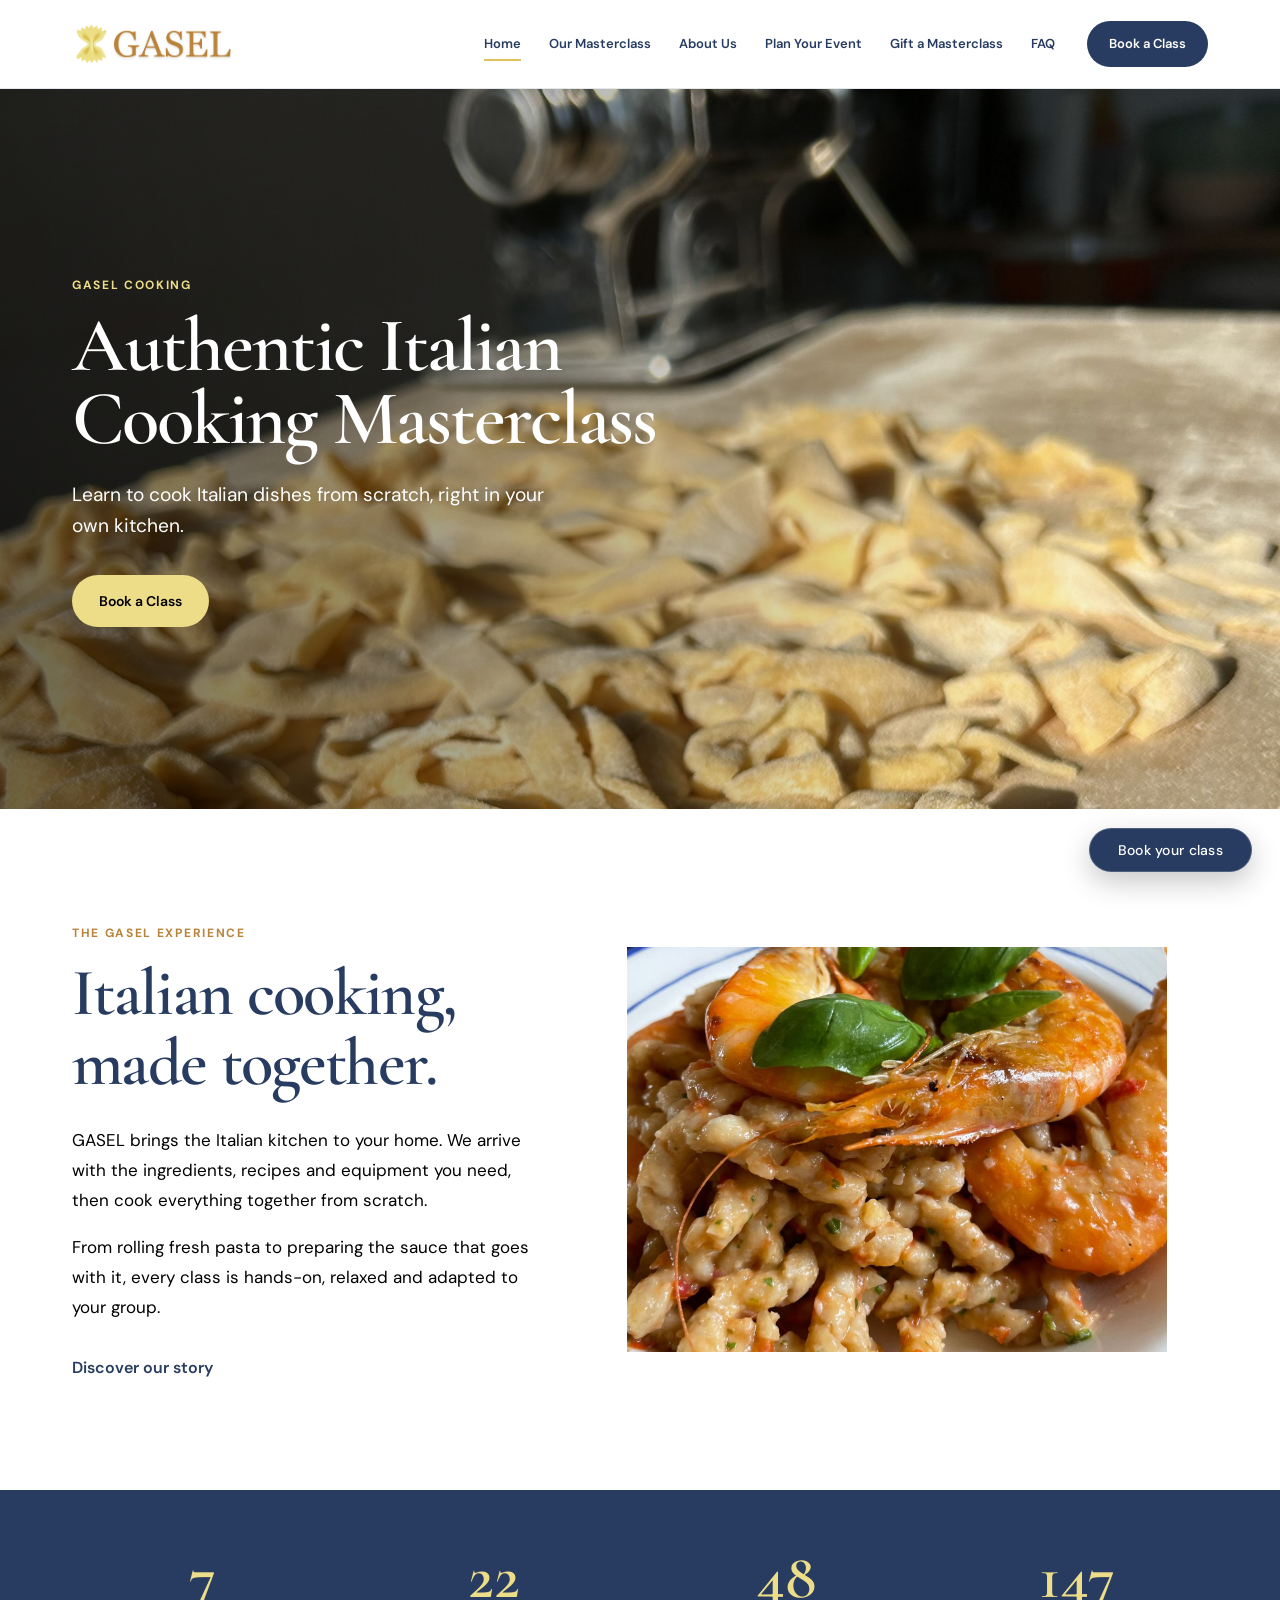
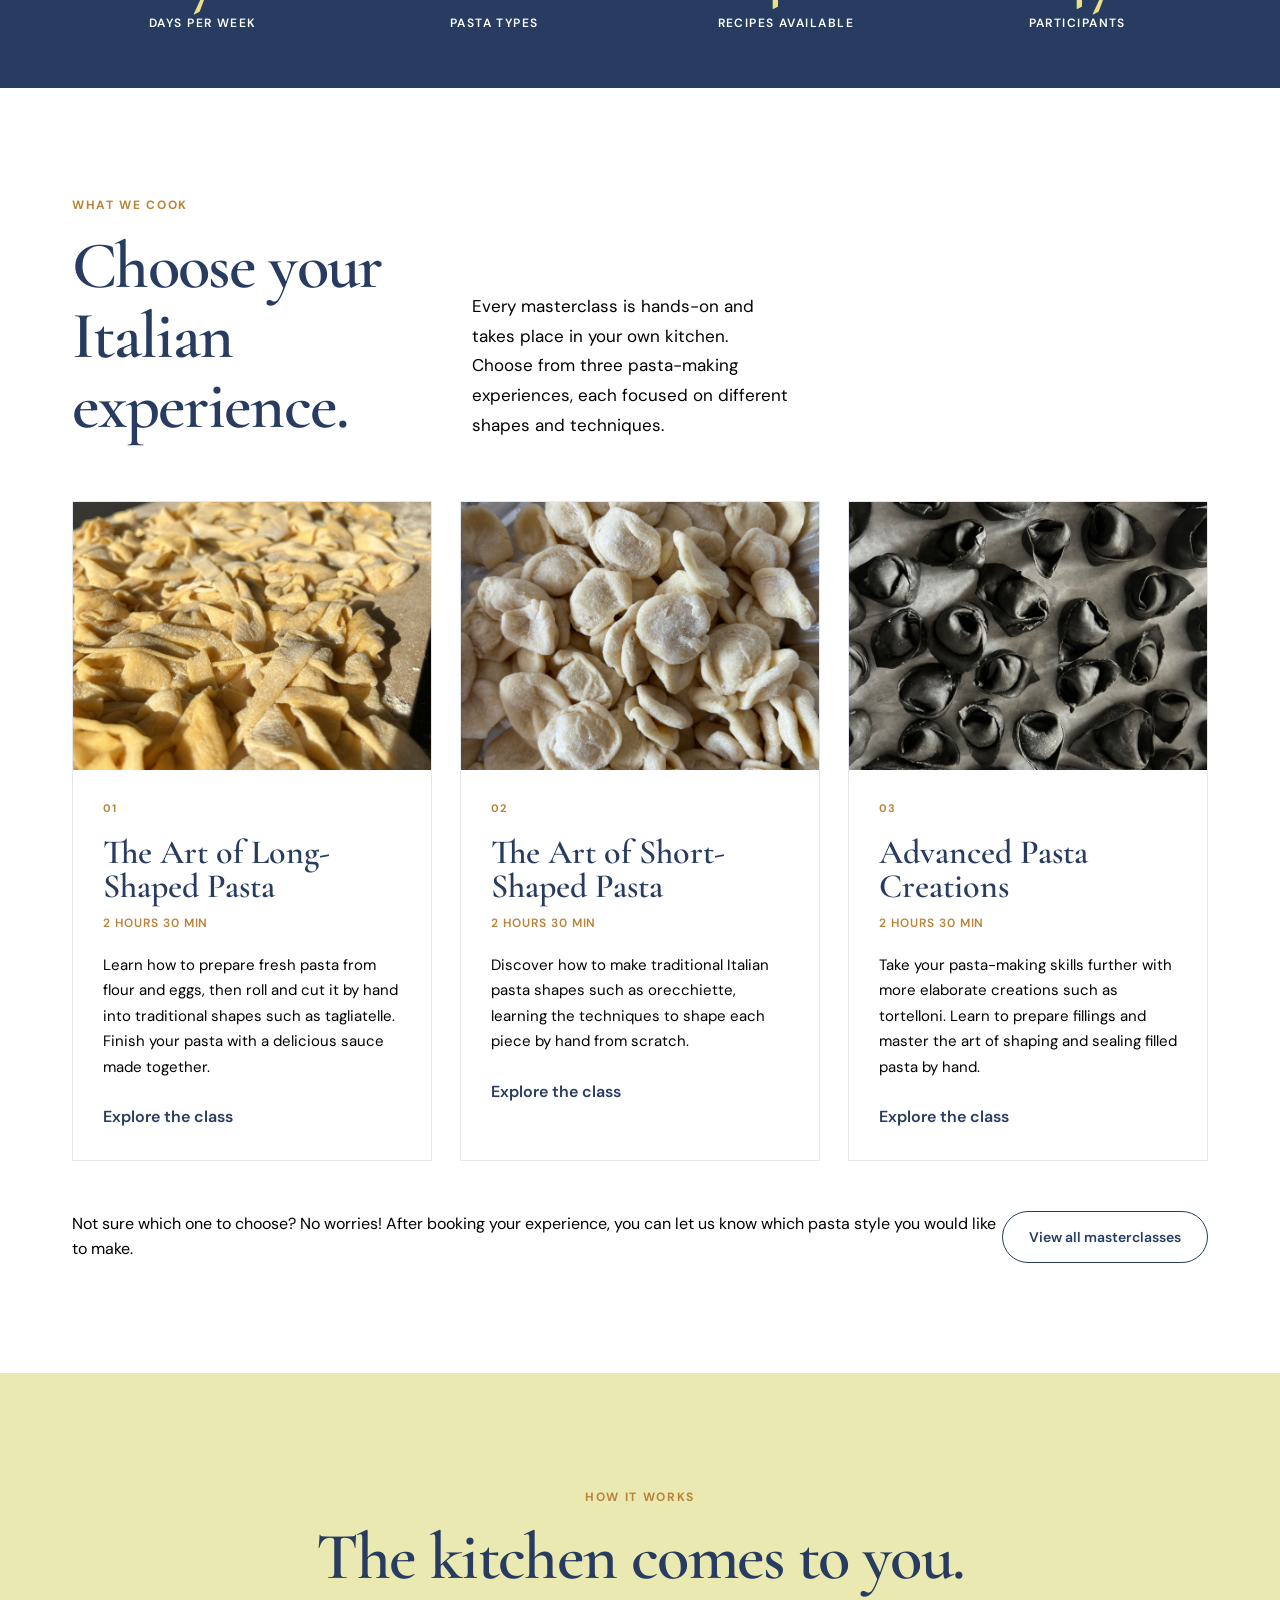
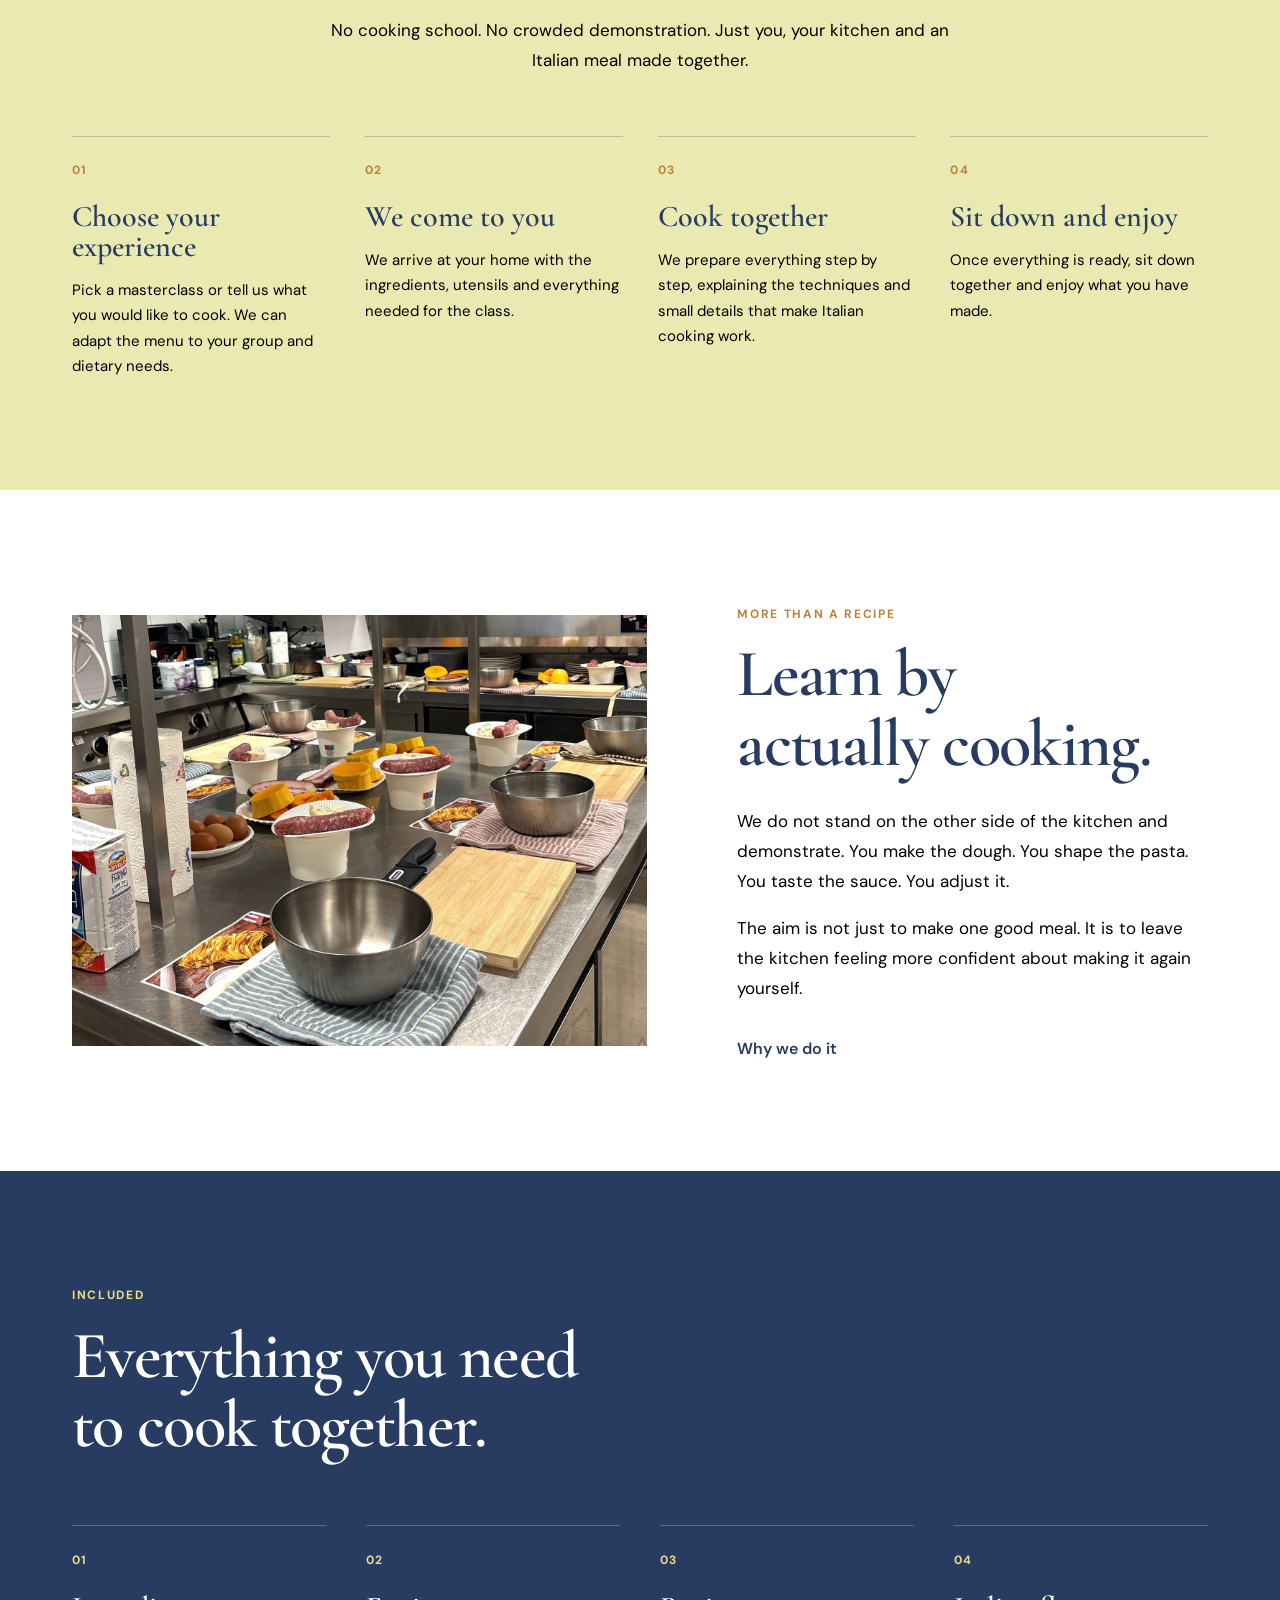
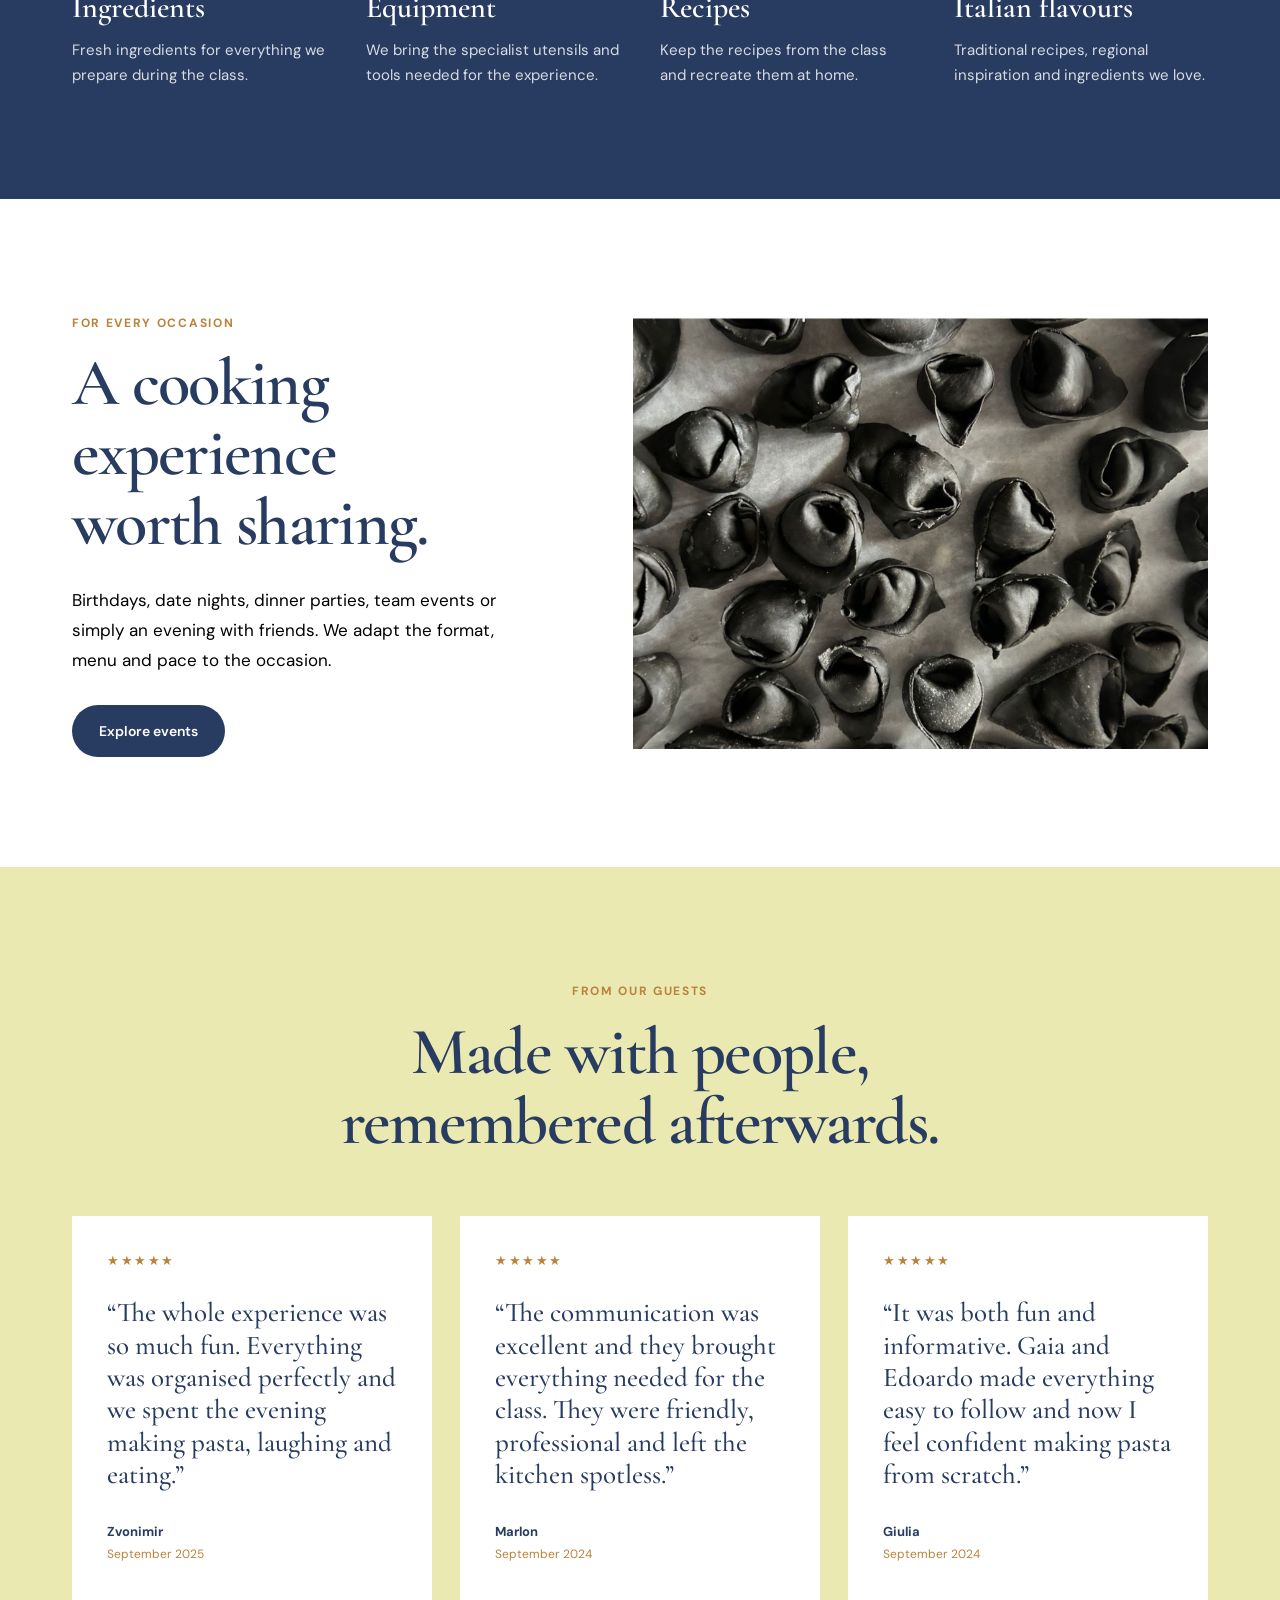
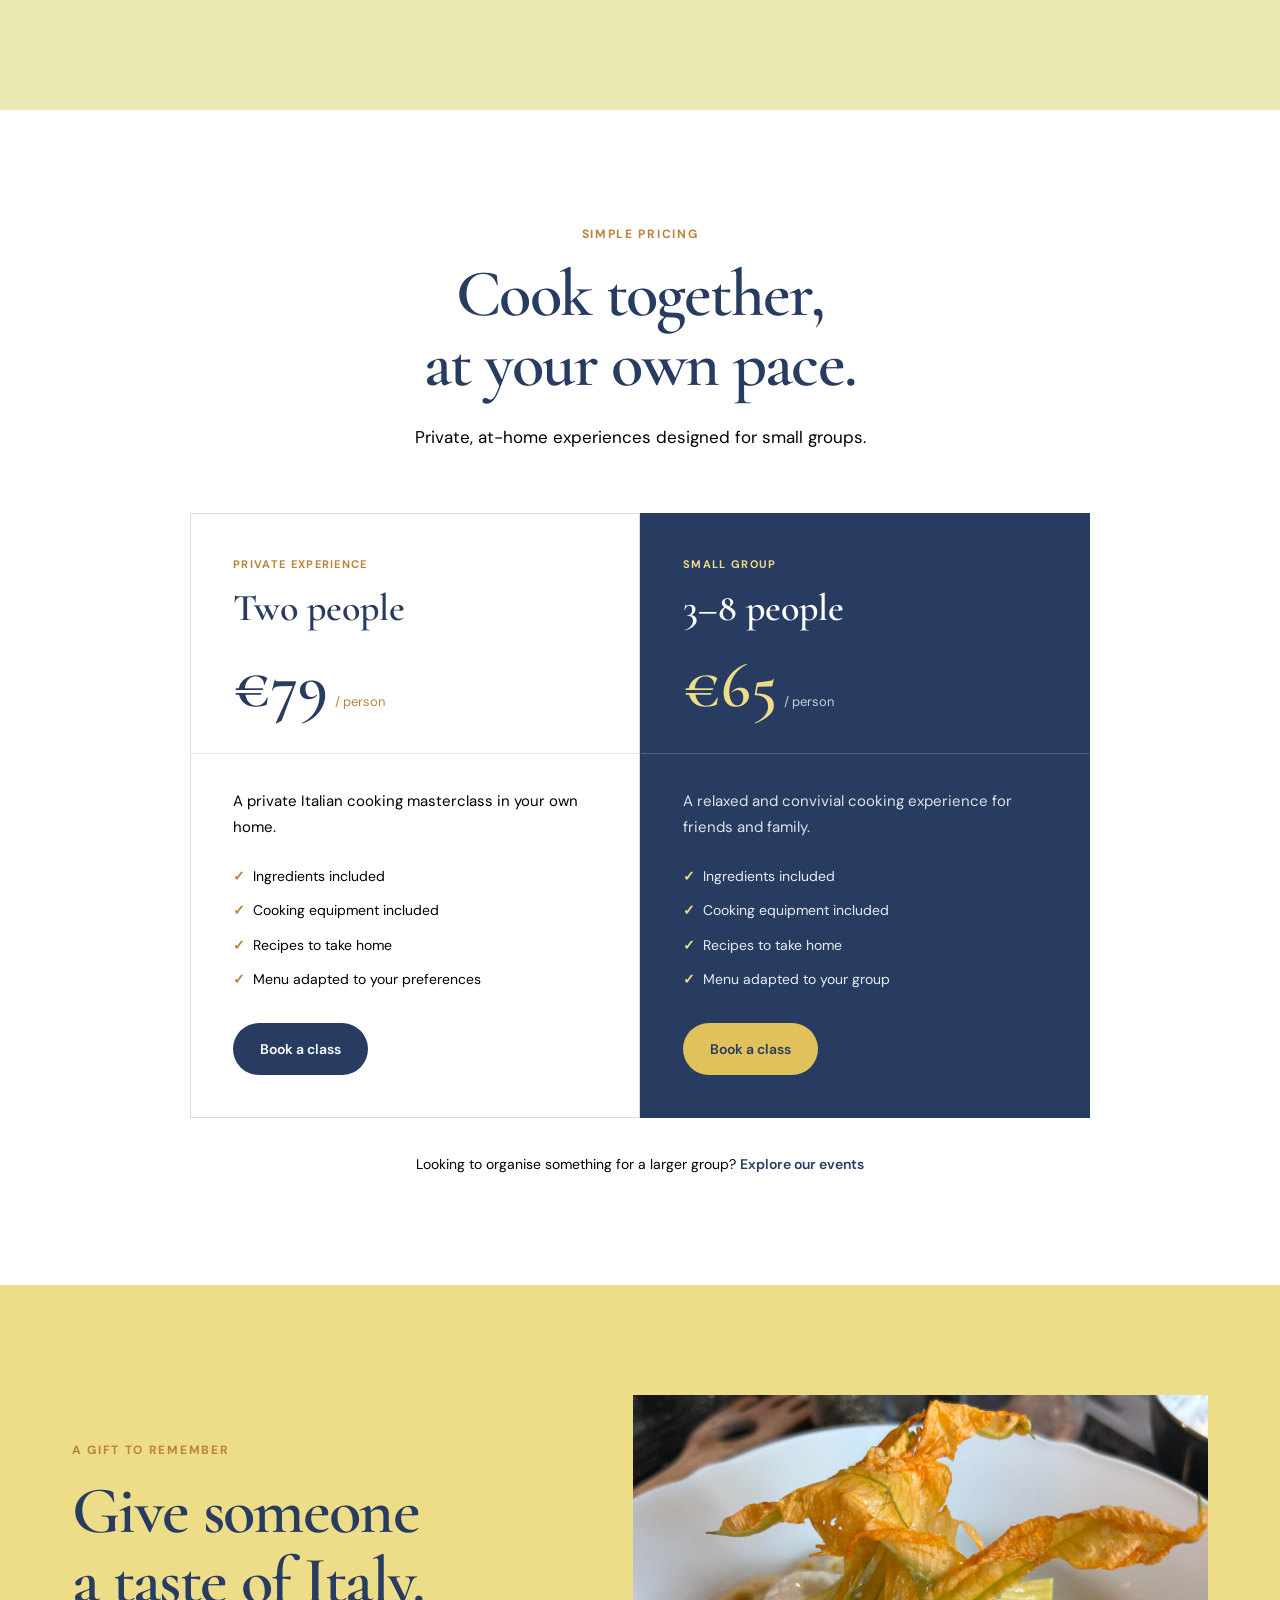
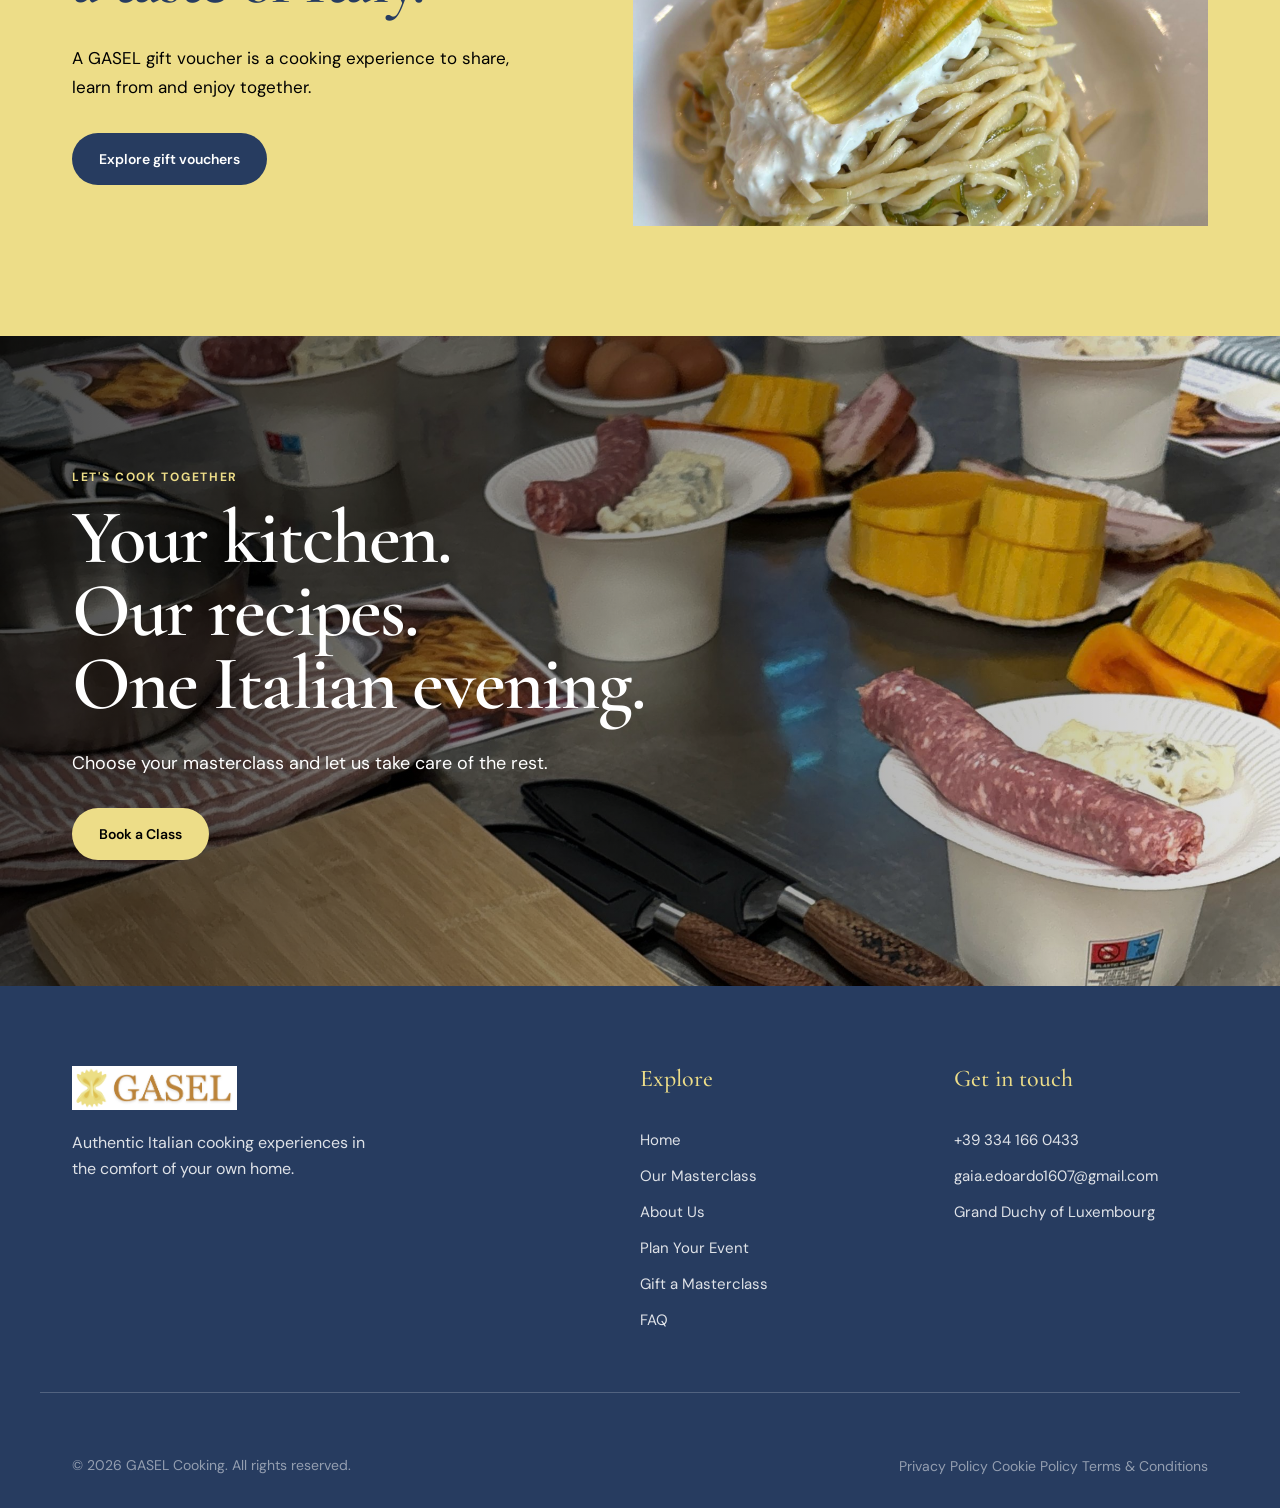
==== index.html @ 20c04cb0 "Update index.html" ====
<!DOCTYPE html>
<html lang="en">

<head>

    <script type="text/javascript" src="https://embeds.iubenda.com/widgets/ab9626bf-a6f0-4510-ab32-9089aed7a8fb.js"></script>

    <meta charset="UTF-8">
    <meta name="viewport" content="width=device-width, initial-scale=1.0">

    <title>GASEL Cooking | Authentic Italian Cooking Masterclass</title>

    <link rel="icon" type="image/png" href="favicon.png">

    <meta
        name="description"
        content="Authentic Italian cooking masterclasses in Luxembourg. Handmade pasta, Italian recipes and hands-on cooking experiences at home."
    >

    <link rel="stylesheet" href="assets/css/global.css">
    <link rel="stylesheet" href="assets/css/components.css">
    <link rel="stylesheet" href="assets/css/home.css">

</head>


<body>


    <!-- =====================================================
         HEADER
         ===================================================== -->

    <header class="site-header">

        <div class="container header-inner">

            <!-- Logo -->

            <a href="./" class="site-logo" aria-label="GASEL Cooking home">

                <img
                    src="assets/images/logo/gasel-logo.png"
                    width="1500"
                    height="400"
                    alt="GASEL Cooking"
                >

            </a>


            <!-- Desktop Navigation -->

            <nav class="main-nav" aria-label="Main navigation">
            
                <a href="./" class="nav-link active">
                    Home
                </a>
            
                <a href="masterclass/" class="nav-link">
                    Our Masterclass
                </a>
            
                <a href="about/" class="nav-link">
                    About Us
                </a>
            
                <a href="events/" class="nav-link">
                    Plan Your Event
                </a>
            
                <a href="gift-vouchers/" class="nav-link">
                    Gift a Masterclass
                </a>
            
                <a href="faq/" class="nav-link">
                    FAQ
                </a>

            </nav>


            <!-- Header CTA -->

            <a href="masterclass/" class="header-cta">
                Book a Class
            </a>


            <!-- Mobile Menu Button -->

            <button
                class="menu-toggle"
                type="button"
                aria-label="Open menu"
                aria-expanded="false"
                aria-controls="mobile-menu"
            >

                <span></span>
                <span></span>

            </button>

        </div>


        <!-- Mobile Navigation -->

        <div class="mobile-menu" id="mobile-menu">

            <nav aria-label="Mobile navigation">
            
                <a href="./" class="mobile-nav-link active">
                    Home
                </a>
            
                <a href="masterclass/" class="mobile-nav-link">
                    Our Masterclass
                </a>
            
                <a href="about/" class="mobile-nav-link">
                    About Us
                </a>
            
                <a href="events/" class="mobile-nav-link">
                    Plan Your Event
                </a>
            
                <a href="gift-vouchers/" class="mobile-nav-link">
                    Gift a Masterclass
                </a>
            
                <a href="faq/" class="mobile-nav-link">
                    FAQ
                </a>
            
                <a href="masterclass/" class="mobile-menu-cta">
                    Book a Class
                </a>
            
            </nav>

        </div>

    </header>



    <!-- =====================================================
         MAIN
         ===================================================== -->

    <main>


        <!-- =================================================
             HERO
             ================================================= -->

        <section class="hero">

            <div class="hero-image">

                <img
                    src="assets/images/hero/hero-main.jpg"
                    alt="Handmade Italian pasta being prepared at home"
                >

            </div>


            <div class="hero-overlay"></div>


            <div class="container hero-content">

                <div class="hero-text">

                    <span class="eyebrow">
                        GASEL COOKING
                    </span>

                    <h1>
                        Authentic Italian<br>
                        Cooking Masterclass
                    </h1>

                    <p>
                        Learn to cook Italian dishes from scratch,
                        right in your own kitchen.
                    </p>

                    <a href="masterclass/" class="btn btn-primary">
                        Book a Class
                    </a>

                </div>

            </div>

        </section>



        <!-- =================================================
             INTRO
             ================================================= -->

        <section class="intro section">

            <div class="container intro-inner">


                <div class="intro-content">

                    <span class="eyebrow">
                        THE GASEL EXPERIENCE
                    </span>

                    <h2>
                        Italian cooking,<br>
                        made together.
                    </h2>

                    <p>
                        GASEL brings the Italian kitchen to your home.
                        We arrive with the ingredients, recipes and
                        equipment you need, then cook everything
                        together from scratch.
                    </p>

                    <p>
                        From rolling fresh pasta to preparing the
                        sauce that goes with it, every class is
                        hands-on, relaxed and adapted to your group.
                    </p>

                    <a href="about/" class="link">
                        Discover our story
                    </a>

                </div>


                <div class="intro-image">

                    <img
                        src="assets/images/food/intro.jpg"
                        alt="Fresh handmade Italian pasta prepared at home"
                    >

                </div>

            </div>

        </section>



        <!-- =================================================
             STATS
             ================================================= -->

        <section class="stats-section">

            <div class="container stats-grid">


                <div class="stat">

                    <strong>
                        7
                    </strong>

                    <span>
                        Days per week
                    </span>

                </div>


                <div class="stat">

                    <strong>
                        22
                    </strong>

                    <span>
                        Pasta types
                    </span>

                </div>


                <div class="stat">

                    <strong>
                        48
                    </strong>

                    <span>
                        Recipes available
                    </span>

                </div>


                <div class="stat">

                    <strong>
                        147
                    </strong>

                    <span>
                        Participants
                    </span>

                </div>


            </div>

        </section>



        <!-- =================================================
             POPULAR MASTERCLASSES
             ================================================= -->

        <section class="classes section">
        
            <div class="container">
        
                <div class="section-header classes-header">
        
                    <span class="eyebrow">
                        WHAT WE COOK
                    </span>
        
                    <h2>
                        Choose your<br>
                        Italian experience.
                    </h2>
        
                    <p>
                        Every masterclass is hands-on and takes place
                        in your own kitchen. Choose from three pasta-making
                        experiences, each focused on different shapes
                        and techniques.
                    </p>
        
                </div>
        
        
                <div class="class-grid">
        
        
                    <!-- Class 1: Long-shaped pasta -->
        
                    <article class="class-card">
        
                        <div class="class-card-image">
        
                            <img
                                src="assets/images/masterclass/pasta.jpg"
                                alt="Fresh handmade long-shaped pasta"
                            >
        
                        </div>
        
                        <div class="class-card-content">
        
                            <span class="class-number">
                                01
                            </span>
        
                            <h3>
                                The Art of Long-Shaped Pasta
                            </h3>
        
                            <span class="class-duration">
                                2 hours 30 min
                            </span>
        
                            <p>
                                Learn how to prepare fresh pasta from
                                flour and eggs, then roll and cut it by
                                hand into traditional shapes such as
                                tagliatelle. Finish your pasta with a
                                delicious sauce made together.
                            </p>
        
                            <a href="masterclass/" class="link">
                                Explore the class
                            </a>
        
                        </div>
        
                    </article>
        
        
                    <!-- Class 2: Short-shaped pasta -->
        
                    <article class="class-card">
        
                        <div class="class-card-image">
        
                            <img
                                src="assets/images/masterclass/short-pasta.jpg"
                                alt="Traditional handmade short-shaped pasta such as orecchiette"
                            >
        
                        </div>
        
                        <div class="class-card-content">
        
                            <span class="class-number">
                                02
                            </span>
        
                            <h3>
                                The Art of Short-Shaped Pasta
                            </h3>
        
                            <span class="class-duration">
                                2 hours 30 min
                            </span>
        
                            <p>
                                Discover how to make traditional Italian
                                pasta shapes such as orecchiette, learning
                                the techniques to shape each piece by hand
                                from scratch.
                            </p>
        
                            <a href="masterclass/" class="link">
                                Explore the class
                            </a>
        
                        </div>
        
                    </article>
        
        
                    <!-- Class 3: Advanced pasta -->
        
                    <article class="class-card">
        
                        <div class="class-card-image">
        
                            <img
                                src="assets/images/masterclass/advanced-pasta.jpg"
                                alt="Advanced handmade filled pasta such as tortelloni"
                            >
        
                        </div>
        
                        <div class="class-card-content">
        
                            <span class="class-number">
                                03
                            </span>
        
                            <h3>
                                Advanced Pasta Creations
                            </h3>
        
                            <span class="class-duration">
                                2 hours 30 min
                            </span>
        
                            <p>
                                Take your pasta-making skills further
                                with more elaborate creations such as
                                tortelloni. Learn to prepare fillings
                                and master the art of shaping and sealing
                                filled pasta by hand.
                            </p>
        
                            <a href="masterclass/" class="link">
                                Explore the class
                            </a>
        
                        </div>
        
                    </article>
        
        
                </div>
        
        
                <div class="section-action">
        
                    <p>
                        Not sure which one to choose? No worries!
                        After booking your experience, you can let us
                        know which pasta style you would like to make.
                    </p>
        
                    <a href="masterclass/" class="btn btn-outline">
                        View all masterclasses
                    </a>
        
                </div>
        
            </div>
        
        </section>



        <!-- =================================================
             HOW IT WORKS
             ================================================= -->

        <section class="how-it-works section bg-cream">

            <div class="container">


                <div class="section-header center">

                    <span class="eyebrow">
                        HOW IT WORKS
                    </span>

                    <h2>
                        The kitchen comes to you.
                    </h2>

                    <p>
                        No cooking school. No crowded demonstration.
                        Just you, your kitchen and an Italian meal
                        made together.
                    </p>

                </div>


                <div class="steps-grid">


                    <!-- Step 1 -->

                    <div class="step">

                        <span class="step-number">
                            01
                        </span>

                        <h3>
                            Choose your experience
                        </h3>

                        <p>
                            Pick a masterclass or tell us what
                            you would like to cook. We can adapt
                            the menu to your group and dietary needs.
                        </p>

                    </div>


                    <!-- Step 2 -->

                    <div class="step">

                        <span class="step-number">
                            02
                        </span>

                        <h3>
                            We come to you
                        </h3>

                        <p>
                            We arrive at your home with the
                            ingredients, utensils and everything
                            needed for the class.
                        </p>

                    </div>


                    <!-- Step 3 -->

                    <div class="step">

                        <span class="step-number">
                            03
                        </span>

                        <h3>
                            Cook together
                        </h3>

                        <p>
                            We prepare everything step by step,
                            explaining the techniques and small
                            details that make Italian cooking work.
                        </p>

                    </div>


                    <!-- Step 4 -->

                    <div class="step">

                        <span class="step-number">
                            04
                        </span>

                        <h3>
                            Sit down and enjoy
                        </h3>

                        <p>
                            Once everything is ready, sit down
                            together and enjoy what you have made.
                        </p>

                    </div>


                </div>

            </div>

        </section>



        <!-- =================================================
             EXPERIENCE IMAGE / FEATURE
             ================================================= -->

        <section class="feature section">

            <div class="container feature-inner">


                <div class="feature-image">

                    <img
                        src="assets/images/food/cooking-together.jpg"
                        alt="Cooking Italian food together at home"
                    >

                </div>


                <div class="feature-content">

                    <span class="eyebrow">
                        MORE THAN A RECIPE
                    </span>

                    <h2>
                        Learn by<br>
                        actually cooking.
                    </h2>

                    <p>
                        We do not stand on the other side of the
                        kitchen and demonstrate. You make the dough.
                        You shape the pasta. You taste the sauce.
                        You adjust it.
                    </p>

                    <p>
                        The aim is not just to make one good meal.
                        It is to leave the kitchen feeling more
                        confident about making it again yourself.
                    </p>

                    <a href="about/" class="link">
                        Why we do it
                    </a>

                </div>

            </div>

        </section>



        <!-- =================================================
             WHAT IS INCLUDED
             ================================================= -->

        <section class="included section bg-blue">

            <div class="container">


                <div class="included-header">

                    <span class="eyebrow">
                        INCLUDED
                    </span>

                    <h2>
                        Everything you need<br>
                        to cook together.
                    </h2>

                </div>


                <div class="included-grid">


                    <div class="included-item">

                        <span class="included-icon">
                            01
                        </span>

                        <h3>
                            Ingredients
                        </h3>

                        <p>
                            Fresh ingredients for everything
                            we prepare during the class.
                        </p>

                    </div>


                    <div class="included-item">

                        <span class="included-icon">
                            02
                        </span>

                        <h3>
                            Equipment
                        </h3>

                        <p>
                            We bring the specialist utensils
                            and tools needed for the experience.
                        </p>

                    </div>


                    <div class="included-item">

                        <span class="included-icon">
                            03
                        </span>

                        <h3>
                            Recipes
                        </h3>

                        <p>
                            Keep the recipes from the class
                            and recreate them at home.
                        </p>

                    </div>


                    <div class="included-item">

                        <span class="included-icon">
                            04
                        </span>

                        <h3>
                            Italian flavours
                        </h3>

                        <p>
                            Traditional recipes, regional
                            inspiration and ingredients we love.
                        </p>

                    </div>


                </div>

            </div>

        </section>



        <!-- =================================================
             EVENTS
             ================================================= -->

        <section class="events-preview section">

            <div class="container">


                <div class="events-preview-grid">


                    <div class="events-preview-content">

                        <span class="eyebrow">
                            FOR EVERY OCCASION
                        </span>

                        <h2>
                            A cooking experience<br>
                            worth sharing.
                        </h2>

                        <p>
                            Birthdays, date nights, dinner parties,
                            team events or simply an evening with
                            friends. We adapt the format, menu and
                            pace to the occasion.
                        </p>

                        <a href="events/" class="btn btn-primary">
                            Explore events
                        </a>

                    </div>


                    <div class="events-preview-image">

                        <img
                            src="assets/images/events/events-home.jpg"
                            alt="Friends enjoying an Italian cooking experience"
                        >

                    </div>


                </div>

            </div>

        </section>



        <!-- =================================================
             TESTIMONIALS
             ================================================= -->

        <section class="testimonials section bg-cream">

            <div class="container">


                <div class="section-header center">

                    <span class="eyebrow">
                        FROM OUR GUESTS
                    </span>

                    <h2>
                        Made with people,<br>
                        remembered afterwards.
                    </h2>

                </div>


                <div class="testimonial-grid">


                    <!-- Testimonial 1 -->

                    <article class="testimonial">

                        <div class="testimonial-stars">
                            ★★★★★
                        </div>

                        <blockquote>
                            “The whole experience was so much fun.
                            Everything was organised perfectly and
                            we spent the evening making pasta,
                            laughing and eating.”
                        </blockquote>

                        <div class="testimonial-author">

                            <strong>
                                Zvonimir
                            </strong>

                            <span>
                                September 2025
                            </span>

                        </div>

                    </article>


                    <!-- Testimonial 2 -->

                    <article class="testimonial">

                        <div class="testimonial-stars">
                            ★★★★★
                        </div>

                        <blockquote>
                            “The communication was excellent and
                            they brought everything needed for the
                            class. They were friendly, professional
                            and left the kitchen spotless.”
                        </blockquote>

                        <div class="testimonial-author">

                            <strong>
                                Marlon
                            </strong>

                            <span>
                                September 2024
                            </span>

                        </div>

                    </article>


                    <!-- Testimonial 3 -->

                    <article class="testimonial">

                        <div class="testimonial-stars">
                            ★★★★★
                        </div>

                        <blockquote>
                            “It was both fun and informative.
                            Gaia and Edoardo made everything easy
                            to follow and now I feel confident
                            making pasta from scratch.”
                        </blockquote>

                        <div class="testimonial-author">

                            <strong>
                                Giulia
                            </strong>

                            <span>
                                September 2024
                            </span>

                        </div>

                    </article>


                </div>

            </div>

        </section>



        <!-- =================================================
             PRICING
             ================================================= -->

        <section class="pricing section">

            <div class="container">


                <div class="section-header center">

                    <span class="eyebrow">
                        SIMPLE PRICING
                    </span>

                    <h2>
                        Cook together,<br>
                        at your own pace.
                    </h2>

                    <p>
                        Private, at-home experiences designed
                        for small groups.
                    </p>

                </div>


                <div class="pricing-grid">


                    <!-- Two People -->

                    <article class="pricing-card">

                        <div class="pricing-card-top">

                            <span class="pricing-label">
                                PRIVATE EXPERIENCE
                            </span>

                            <h3>
                                Two people
                            </h3>

                            <div class="price">

                                <strong>
                                    €79
                                </strong>

                                <span>
                                    / person
                                </span>

                            </div>

                        </div>


                        <div class="pricing-card-bottom">

                            <p>
                                A private Italian cooking
                                masterclass in your own home.
                            </p>

                            <ul>

                                <li>
                                    Ingredients included
                                </li>

                                <li>
                                    Cooking equipment included
                                </li>

                                <li>
                                    Recipes to take home
                                </li>

                                <li>
                                    Menu adapted to your preferences
                                </li>

                            </ul>

                            <a
                                href="masterclass/"
                                class="btn btn-primary"
                            >
                                Book a class
                            </a>

                        </div>

                    </article>


                    <!-- Small Group -->

                    <article class="pricing-card pricing-card-featured">

                        <div class="pricing-card-top">

                            <span class="pricing-label">
                                SMALL GROUP
                            </span>

                            <h3>
                                3–8 people
                            </h3>

                            <div class="price">

                                <strong>
                                    €65
                                </strong>

                                <span>
                                    / person
                                </span>

                            </div>

                        </div>


                        <div class="pricing-card-bottom">

                            <p>
                                A relaxed and convivial cooking
                                experience for friends and family.
                            </p>

                            <ul>

                                <li>
                                    Ingredients included
                                </li>

                                <li>
                                    Cooking equipment included
                                </li>

                                <li>
                                    Recipes to take home
                                </li>

                                <li>
                                    Menu adapted to your group
                                </li>

                            </ul>

                            <a
                                href="masterclass/"
                                class="btn btn-secondary"
                            >
                                Book a class
                            </a>

                        </div>

                    </article>


                </div>


                <p class="pricing-note">
                    Looking to organise something for a larger group?
                    <a href="events/" class="link">
                        Explore our events
                    </a>
                </p>

            </div>

        </section>



        <!-- =================================================
             GIFT VOUCHER CTA
             ================================================= -->

        <section class="gift-preview section">

            <div class="container gift-preview-inner">


                <div class="gift-preview-content">

                    <span class="eyebrow">
                        A GIFT TO REMEMBER
                    </span>

                    <h2>
                        Give someone<br>
                        a taste of Italy.
                    </h2>

                    <p>
                        A GASEL gift voucher is a cooking experience
                        to share, learn from and enjoy together.
                    </p>

                    <a
                        href="gift-vouchers/"
                        class="btn btn-primary"
                    >
                        Explore gift vouchers
                    </a>

                </div>


                <div class="gift-preview-image">

                    <img
                        src="assets/images/food/gift.jpg"
                        alt="Italian food prepared during a cooking experience"
                    >

                </div>


            </div>

        </section>



        <!-- =================================================
             FINAL CTA
             ================================================= -->

        <section class="final-cta">

            <div class="final-cta-image">

                <img
                    src="assets/images/hero/final-cta.jpg"
                    alt="Italian pasta ready to be enjoyed"
                >

            </div>


            <div class="final-cta-overlay"></div>


            <div class="container final-cta-content">

                <span class="eyebrow">
                    LET'S COOK TOGETHER
                </span>

                <h2>
                    Your kitchen.<br>
                    Our recipes.<br>
                    One Italian evening.
                </h2>

                <p>
                    Choose your masterclass and let us take care
                    of the rest.
                </p>

                <a
                    href="masterclass/"
                    class="btn btn-primary"
                >
                    Book a Class
                </a>

            </div>

        </section>


    </main>



    <!-- =====================================================
         FOOTER
         ===================================================== -->

    <footer class="site-footer">
    
        <div class="container footer-grid">
    
            <!-- Footer brand -->
            <div class="footer-brand">
                <a
                    href="./"
                    class="site-logo"
                    aria-label="GASEL Cooking home"
                >
                    <img
                        src="assets/images/logo/gasel-logo.png"
                        width="1500"
                        height="400"
                        alt="GASEL Cooking"
                    >
                </a>
    
                <p>
                    Authentic Italian cooking experiences in the comfort of your own home.
                </p>
            </div>
    
            <!-- Footer navigation -->
            <div class="footer-links">
    
                <h3>Explore</h3>
    
                <a href="./">Home</a>
                <a href="masterclass/">Our Masterclass</a>
                <a href="about/">About Us</a>
                <a href="events/">Plan Your Event</a>
                <a href="gift-vouchers/">Gift a Masterclass</a>
                <a href="faq/">FAQ</a>
    
            </div>
    
            <!-- Footer contact -->
            <div class="footer-contact">
    
                <h3>Get in touch</h3>
    
                <a href="tel:+393341660433">
                    +39 334 166 0433
                </a>
    
                <a href="mailto:gaseltutoring@gmail.com">
                    gaia.edoardo1607@gmail.com
                </a>
    
                <p>Grand Duchy of Luxembourg</p>
    
            </div>
    
        </div>
    
        <div class="container footer-bottom">
        
            <p>
                © 2026 GASEL Cooking. All rights reserved.
            </p>
        
            <div class="footer-bottom-links">
        
                <a
                    href="https://www.iubenda.com/privacy-policy/24504412"
                    class="iubenda-white iubenda-noiframe iubenda-embed"
                    title="Privacy Policy"
                >
                    Privacy Policy
                </a>
        
                <a
                    href="https://www.iubenda.com/privacy-policy/24504412/cookie-policy"
                    class="iubenda-white iubenda-noiframe iubenda-embed"
                    title="Cookie Policy"
                >
                    Cookie Policy
                </a>
        
                <a href="terms/">
                    Terms & Conditions
                </a>
        
            </div>
        
        </div>
    
    </footer>

    <!-- FLOATING BOOKING BUTTON -->
    <button
        type="button"
        class="floating-book-btn"
        data-booking-open
    >
        Book your class
    </button>

    <!-- =====================================================
         JAVASCRIPT
         ===================================================== -->

    <script src="assets/js/main.js"></script>

</body>

</html>
---- assets/css/global.css ----
@import url('https://fonts.googleapis.com/css2?family=Cormorant+Garamond:wght@400;500;600;700&family=DM+Sans:wght@400;500;600;700&display=swap');


/* =========================================================
   DESIGN SYSTEM
   ========================================================= */

:root {
    /* Brand colours */
    --yellow: #EDDD88;
    --gold: #E1C15B;
    --cream: #EBE9B2;
    --brown: #BA833A;
    --blue: #273C60;
    --black: #000000;
    --white: #FFFFFF;

    /* Typography */
    --font-heading: "Cormorant Garamond", Georgia, serif;
    --font-body: "DM Sans", Arial, sans-serif;

    /* Layout */
    --container-width: 1200px;
    --container-padding: 32px;

    /* Sections */
    --section-padding: 110px;
    --section-padding-mobile: 70px;

    /* Radius */
    --radius-small: 6px;
    --radius-medium: 12px;
    --radius-large: 20px;
    --radius-pill: 999px;

    /* Shadows */
    --shadow-soft: 0 8px 30px rgba(0, 0, 0, 0.08);
    --shadow-medium: 0 12px 40px rgba(0, 0, 0, 0.12);

    /* Transitions */
    --transition-fast: 0.2s ease;
    --transition-normal: 0.3s ease;
}


/* =========================================================
   RESET
   ========================================================= */

*,
*::before,
*::after {
    box-sizing: border-box;
}

html {
    margin: 0;
    padding: 0;
    scroll-behavior: smooth;
}

body {
    margin: 0;
    padding: 0;

    background: var(--white);
    color: var(--black);

    font-family: var(--font-body);
    font-size: 16px;
    line-height: 1.6;

    -webkit-font-smoothing: antialiased;
    text-rendering: optimizeLegibility;
}

img {
    display: block;
    max-width: 100%;
    height: auto;
}

button,
input,
textarea,
select {
    font: inherit;
}

button {
    cursor: pointer;
}

a {
    color: inherit;
    text-decoration: none;
}


/* =========================================================
   TYPOGRAPHY
   ========================================================= */

h1,
h2,
h3,
h4,
h5,
h6 {
    margin: 0;

    font-family: var(--font-heading);
    font-weight: 600;
    line-height: 1.05;

    color: var(--blue);
}

h1 {
    font-size: clamp(56px, 7vw, 96px);
    letter-spacing: -0.03em;
}

h2 {
    font-size: clamp(44px, 5.2vw, 70px);
    letter-spacing: -0.025em;
}

h3 {
    font-size: clamp(30px, 3vw, 42px);
}

h4 {
    font-size: 28px;
}

p {
    margin: 0;
}

.text-large {
    font-size: 20px;
    line-height: 1.6;
}

.text-small {
    font-size: 14px;
    line-height: 1.5;
}

.eyebrow {
    display: inline-block;

    margin-bottom: 18px;

    font-family: var(--font-body);
    font-size: 12px;
    font-weight: 700;
    letter-spacing: 0.14em;
    line-height: 1.2;
    text-transform: uppercase;

    color: var(--brown);
}


/* =========================================================
   CONTAINER / SECTIONS
   ========================================================= */

.container {
    width: 100%;
    max-width: var(--container-width);

    margin-left: auto;
    margin-right: auto;

    padding-left: var(--container-padding);
    padding-right: var(--container-padding);
}

.section {
    padding-top: var(--section-padding);
    padding-bottom: var(--section-padding);
}

.section-header {
    max-width: 720px;
    margin-bottom: 60px;
}

.section-header.center {
    margin-left: auto;
    margin-right: auto;
    text-align: center;
}

.section-header > p {
    margin-top: 24px;
    max-width: 650px;

    font-size: 17px;
    line-height: 1.75;
}

.section-header.center > p {
    margin-left: auto;
    margin-right: auto;
}


/* =========================================================
   LINKS
   ========================================================= */

.link {
    position: relative;

    color: var(--blue);
    font-weight: 600;
}

.link::after {
    content: "";

    position: absolute;
    left: 0;
    bottom: -4px;

    width: 100%;
    height: 1px;

    background: currentColor;

    transform: scaleX(0);
    transform-origin: right;

    transition: transform var(--transition-normal);
}

.link:hover::after {
    transform: scaleX(1);
    transform-origin: left;
}


/* =========================================================
   BACKGROUND / TEXT UTILITIES
   ========================================================= */

.bg-white {
    background: var(--white);
}

.bg-yellow {
    background: var(--yellow);
}

.bg-gold {
    background: var(--gold);
}

.bg-cream {
    background: var(--cream);
}

.bg-blue {
    background: var(--blue);
}

.bg-brown {
    background: var(--brown);
}

.text-white {
    color: var(--white);
}

.text-blue {
    color: var(--blue);
}

.text-black {
    color: var(--black);
}

.text-brown {
    color: var(--brown);
}


/* =========================================================
   ACCESSIBILITY
   ========================================================= */

:focus-visible {
    outline: 2px solid var(--brown);
    outline-offset: 4px;
}


/* =========================================================
   GLOBAL RESPONSIVE
   ========================================================= */

@media (max-width: 900px) {

    :root {
        --container-padding: 24px;
        --section-padding: 85px;
    }

    .section-header {
        margin-bottom: 45px;
    }
}


@media (max-width: 700px) {

    :root {
        --container-padding: 20px;
        --section-padding: var(--section-padding-mobile);
    }

    body {
        font-size: 15px;
    }

    h1 {
        font-size: clamp(46px, 14vw, 68px);
    }

    h2 {
        font-size: clamp(40px, 11vw, 56px);
    }

    h3 {
        font-size: 32px;
    }

    .text-large {
        font-size: 18px;
    }

    .btn {
        min-height: 50px;
        padding-left: 22px;
        padding-right: 22px;
    }
}


@media (max-width: 480px) {

    .section-header {
        margin-bottom: 40px;
    }
}
---- assets/css/components.css ----
/* =========================================================
   BUTTONS
   ========================================================= */

.btn {
    display: inline-flex;
    align-items: center;
    justify-content: center;
    gap: 10px;
    min-height: 52px;
    padding-left: 26px;
    padding-right: 26px;
    border: 1px solid transparent;
    border-radius: var(--radius-pill);
    font-family: var(--font-body);
    font-size: 14px;
    font-weight: 600;
    line-height: 1;
    white-space: nowrap;
    transition:
        background-color var(--transition-normal),
        color var(--transition-normal),
        border-color var(--transition-normal),
        transform var(--transition-normal),
        box-shadow var(--transition-normal);
}

.btn:hover {
    transform: translateY(-2px);
}

.btn-primary {
    background: var(--blue);
    color: var(--white);
}

.btn-primary:hover {
    background: var(--black);
    box-shadow: var(--shadow-soft);
}

.btn-secondary {
    background: var(--gold);
    color: var(--blue);
}

.btn-secondary:hover {
    background: var(--yellow);
}

.btn-outline {
    background: transparent;
    border-color: var(--blue);
    color: var(--blue);
}

.btn-outline:hover {
    background: var(--blue);
    color: var(--white);
}

.btn-dark {
    background: var(--blue);
    color: var(--white);
}

.btn-dark:hover {
    background: var(--black);
    box-shadow: var(--shadow-soft);
}


/* =========================================================
   FLOATING BOOKING BUTTON
   ========================================================= */

.floating-book-btn {
    position: fixed;
    right: 28px;
    bottom: 28px;
    z-index: 999;

    display: inline-flex;
    align-items: center;
    justify-content: center;

    padding: 14px 28px;
    border: 1px solid rgba(255, 255, 255, 0.18);
    border-radius: var(--radius-pill);

    background: var(--blue);
    color: var(--white);

    font-family: var(--font-body);
    font-size: 14px;
    font-weight: 500;
    letter-spacing: 0.02em;
    line-height: 1;
    white-space: nowrap;

    box-shadow: 0 10px 28px rgba(0, 0, 0, 0.22);
    cursor: pointer;

    transition:
        background-color var(--transition-normal),
        color var(--transition-normal),
        transform var(--transition-normal),
        box-shadow var(--transition-normal);
}

.floating-book-btn:hover {
    background: var(--gold);
    color: var(--black);
    transform: translateY(-2px);
    box-shadow: 0 12px 32px rgba(0, 0, 0, 0.25);
}

@media (max-width: 700px) {
    .floating-book-btn {
        right: 18px;
        bottom: 18px;
        padding: 12px 22px;
        font-size: 20px;
    }
}


/* =========================================================
   HEADER
   ========================================================= */

.site-header {
    position: relative;
    z-index: 1000;
    width: 100%;
    background: var(--white);
    border-bottom: 1px solid rgba(39, 60, 96, 0.12);
}

.header-inner {
    min-height: 88px;
    display: flex;
    align-items: center;
    justify-content: space-between;
    gap: 32px;
}


/* Logo */

.site-logo {
    display: inline-flex;
    align-items: center;
    flex-shrink: 0;
}

.site-logo img {
    display: block;
    width: 165px;
    height: auto;
}


/* Homepage desktop navigation */

.main-nav {
    display: flex;
    align-items: center;
    justify-content: center;
    gap: 28px;
    margin-left: auto;
}

.nav-link {
    position: relative;
    padding-top: 8px;
    padding-bottom: 8px;
    font-size: 13px;
    font-weight: 600;
    color: var(--blue);
    transition: color var(--transition-fast);
}

.nav-link::after {
    content: "";
    position: absolute;
    left: 0;
    bottom: 1px;
    width: 100%;
    height: 2px;
    background: var(--gold);
    transform: scaleX(0);
    transform-origin: right;
    transition: transform var(--transition-normal);
}

.nav-link:hover {
    color: var(--brown);
}

.nav-link:hover::after,
.nav-link.active::after {
    transform: scaleX(1);
    transform-origin: left;
}


/* Masterclass desktop navigation */

.desktop-nav {
    display: flex;
    align-items: center;
    justify-content: center;
    gap: 28px;
    margin-left: auto;
}

.desktop-nav a {
    position: relative;
    padding-top: 8px;
    padding-bottom: 8px;
    font-size: 13px;
    font-weight: 600;
    color: var(--blue);
    transition: color var(--transition-fast);
}

.desktop-nav a::after {
    content: "";
    position: absolute;
    left: 0;
    bottom: 1px;
    width: 100%;
    height: 2px;
    background: var(--gold);
    transform: scaleX(0);
    transform-origin: right;
    transition: transform var(--transition-normal);
}

.desktop-nav a:hover {
    color: var(--brown);
}

.desktop-nav a:hover::after,
.desktop-nav a.active::after {
    transform: scaleX(1);
    transform-origin: left;
}


/* Header CTA */

.header-cta {
    display: inline-flex;
    align-items: center;
    justify-content: center;
    min-height: 46px;
    padding-left: 22px;
    padding-right: 22px;
    border-radius: var(--radius-pill);
    background: var(--blue);
    color: var(--white);
    font-size: 13px;
    font-weight: 600;
    white-space: nowrap;
    transition:
        background-color var(--transition-normal),
        transform var(--transition-normal),
        box-shadow var(--transition-normal);
}

.header-cta:hover {
    background: var(--black);
    transform: translateY(-2px);
    box-shadow: var(--shadow-soft);
}


/* Mobile menu button */

.menu-toggle {
    display: none;
    width: 46px;
    height: 46px;
    padding: 0;
    border: 0;
    border-radius: 50%;
    background: var(--cream);
    color: var(--blue);
    align-items: center;
    justify-content: center;
    flex-direction: column;
    gap: 6px;
}

.menu-toggle span {
    display: block;
    width: 20px;
    height: 1.5px;
    background: currentColor;
    transition:
        transform var(--transition-normal),
        opacity var(--transition-normal);
}

.menu-toggle.is-open span:first-child {
    transform: translateY(3.75px) rotate(45deg);
}

.menu-toggle.is-open span:nth-child(2) {
    opacity: 0;
}

.menu-toggle.is-open span:last-child {
    transform: translateY(-3.75px) rotate(-45deg);
}


/* Mobile menu */

.mobile-menu {
    display: none;
    border-top: 1px solid rgba(39, 60, 96, 0.1);
    background: var(--white);
}

.mobile-menu a {
    display: block;
    margin-left: var(--container-padding);
    margin-right: var(--container-padding);
    padding-top: 15px;
    padding-bottom: 15px;
    border-bottom: 1px solid rgba(39, 60, 96, 0.1);
    color: var(--blue);
    font-family: var(--font-heading);
    font-size: 28px;
    font-weight: 600;
}

.mobile-menu a.active {
    color: var(--brown);
}

.mobile-menu-cta {
    display: flex;
    align-items: center;
    justify-content: center;
    min-height: 52px;
    margin-top: 22px;
    margin-left: var(--container-padding);
    margin-right: var(--container-padding);
    border-radius: var(--radius-pill);
    background: var(--blue);
    color: var(--white);
    font-family: var(--font-body);
    font-size: 14px;
    font-weight: 600;
}


/* =========================================================
   SITE FOOTER (Corrected Grid Layout)
   ========================================================= */

.site-footer {
    padding: 80px 0 30px;
    background: var(--blue, #273C60);
    color: var(--white, #FFFFFF);
}

.footer-grid {
    display: grid;
    grid-template-columns: 2fr 1fr 1fr;
    gap: 60px;
    margin-bottom: 60px;
    border-bottom: 1px solid rgba(255, 255, 255, 0.2);
    padding-bottom: 60px;
}

.footer-brand .site-logo img {
    max-width: 220px;
    height: auto;
    margin-bottom: 20px;
}

.footer-brand p {
    color: rgba(255, 255, 255, 0.85);
    font-size: 16px;
    line-height: 1.6;
    max-width: 320px;
}

.site-footer h3 {
    margin-bottom: 24px;
    color: var(--yellow, #EDDD88);
    font-family: var(--font-heading);
    font-size: 24px;
    font-weight: 500;
}

.footer-links {
    display: flex;
    flex-direction: column;
    gap: 12px;
}

.footer-links a,
.footer-contact a {
    color: rgba(255, 255, 255, 0.85);
    text-decoration: none;
    font-size: 15px;
    transition: color 0.2s ease;
}

.footer-links a:hover,
.footer-contact a:hover {
    color: var(--white, #FFFFFF);
}

.footer-contact {
    display: flex;
    flex-direction: column;
    gap: 12px;
}

.footer-contact p {
    margin: 0;
    color: rgba(255, 255, 255, 0.85);
    font-size: 15px;
}

.footer-bottom {
    display: flex;
    justify-content: space-between;
    align-items: center;
}

.footer-bottom p {
    margin: 0;
    color: rgba(255, 255, 255, 0.5);
    font-size: 14px;
}

.footer-bottom a {
    color: rgba(255, 255, 255, 0.5);
    text-decoration: none;
    font-size: 14px;
    transition: color 0.2s ease;
}

.footer-bottom a:hover {
    color: var(--white, #FFFFFF);
}


/* =========================================================
   COMPONENT RESPONSIVE
   ========================================================= */

@media (max-width: 1000px) {
    .main-nav,
    .desktop-nav {
        gap: 20px;
    }

    .header-inner {
        gap: 20px;
    }
}

@media (max-width: 900px) {
    .footer-grid {
        grid-template-columns: 1fr 1fr;
        gap: 40px;
    }
    
    .footer-brand {
        grid-column: 1 / -1;
    }
}

@media (max-width: 850px) {
    .header-inner {
        min-height: 76px;
    }

    .main-nav,
    .desktop-nav,
    .header-cta {
        display: none;
    }

    .menu-toggle {
        display: flex;
    }

    .mobile-menu.is-open {
        display: block;
    }

    .site-logo img {
        width: 145px;
    }
}

@media (max-width: 600px) {
    .footer-grid {
        grid-template-columns: 1fr;
        gap: 40px;
    }

    .footer-bottom {
        flex-direction: column;
        align-items: flex-start;
        gap: 16px;
    }
}
---- assets/css/home.css ----
/* =========================================================
   HOMEPAGE HERO
   ========================================================= */

.hero {
    position: relative;

    min-height: 720px;

    display: flex;
    align-items: center;

    overflow: hidden;

    background: var(--cream);
}

.hero-image {
    position: absolute;

    top: 0;
    right: 0;
    bottom: 0;
    left: 0;

    z-index: 0;
}

.hero-image img {
    display: block;

    width: 100%;
    height: 100%;
    max-width: none;

    object-fit: cover;
    object-position: center;
}

.hero-overlay {
    position: absolute;

    top: 0;
    right: 0;
    bottom: 0;
    left: 0;

    z-index: 1;

    background:
        linear-gradient(
            90deg,
            rgba(0, 0, 0, 0.58) 0%,
            rgba(0, 0, 0, 0.30) 42%,
            rgba(0, 0, 0, 0.05) 72%,
            rgba(0, 0, 0, 0) 100%
        );
}

.hero-content {
    position: relative;
    z-index: 2;

    width: 100%;

    display: flex;
    align-items: center;
}

.hero-text {
    max-width: 650px;

    padding-top: 80px;
    padding-bottom: 80px;

    color: var(--white);
}

.hero-text .eyebrow {
    margin-bottom: 18px;
    color: var(--yellow);
}

.hero-text h1 {
    margin-bottom: 24px;

    color: var(--white);

    font-size: clamp(3.5rem, 6vw, 6.2rem);
    line-height: 0.95;
    letter-spacing: -0.025em;
}

.hero-text p {
    max-width: 500px;

    margin-bottom: 34px;

    color: var(--white);

    font-size: 1.2rem;
    line-height: 1.6;
}

.hero-text .btn-primary {
    background: var(--yellow);
    color: var(--black);
}

.hero-text .btn-primary:hover {
    background: var(--gold);
}


/* =========================================================
   INTRO
   ========================================================= */

.intro {
    background: var(--white);
}

.intro-inner {
    display: grid;

    grid-template-columns: 0.9fr 1.1fr;

    align-items: center;

    gap: 80px;
}

.intro-content {
    max-width: 500px;
}

.intro-content h2 {
    margin-bottom: 28px;
}

.intro-content p {
    margin-bottom: 18px;

    color: var(--black);

    font-size: 17px;
    line-height: 1.75;
}

.intro-content .link {
    display: inline-block;
    margin-top: 14px;
}

.intro-image {
    width: 100%;
    max-width: 540px;

    aspect-ratio: 4 / 3;

    overflow: hidden;
}

.intro-image img {
    width: 100%;
    height: 100%;

    object-fit: cover;
}


/* =========================================================
   STATS
   ========================================================= */

.stats-section {
    background: var(--blue);
    color: var(--white);

    padding-top: 55px;
    padding-bottom: 55px;
}

.stats-grid {
    display: grid;

    grid-template-columns: repeat(4, 1fr);

    gap: 30px;
}

.stat {
    text-align: center;
}

.stat strong {
    display: block;

    margin-bottom: 5px;

    font-family: var(--font-heading);
    font-size: clamp(48px, 5vw, 68px);
    font-weight: 600;
    line-height: 1;

    color: var(--yellow);
}

.stat span {
    display: block;

    font-size: 12px;
    font-weight: 600;
    letter-spacing: 0.12em;
    text-transform: uppercase;

    color: var(--white);
}


/* =========================================================
   MASTERCLASSES
   ========================================================= */

.classes {
    background: var(--white);
}

.classes-header {
    display: grid;

    grid-template-columns: 1fr 1fr;

    column-gap: 80px;
}

.classes-header .eyebrow {
    grid-column: 1 / -1;
}

.classes-header h2 {
    grid-column: 1;
}

.classes-header p {
    grid-column: 2;

    align-self: end;

    margin-top: 0;
}

.class-grid {
    display: grid;

    grid-template-columns: repeat(3, 1fr);

    gap: 28px;
}

.class-card {
    background: var(--white);

    border: 1px solid rgba(39, 60, 96, 0.12);

    overflow: hidden;

    transition:
        transform var(--transition-normal),
        box-shadow var(--transition-normal);
}

.class-card:hover {
    transform: translateY(-5px);
    box-shadow: var(--shadow-soft);
}

.class-card-image {
    width: 100%;
    aspect-ratio: 4 / 3;

    overflow: hidden;

    background: var(--cream);
}

.class-card-image img {
    width: 100%;
    height: 100%;

    object-fit: cover;

    transition: transform 0.5s ease;
}

.class-card:hover .class-card-image img {
    transform: scale(1.03);
}

.class-card-content {
    padding: 30px;
}

.class-number {
    display: block;

    margin-bottom: 18px;

    color: var(--brown);

    font-size: 11px;
    font-weight: 700;
    letter-spacing: 0.12em;
}

.class-card h3 {
    margin-bottom: 10px;

    font-size: 34px;
    line-height: 1;
}

.class-duration {
    display: block;

    margin-bottom: 20px;

    color: var(--brown);

    font-size: 12px;
    font-weight: 600;
    letter-spacing: 0.08em;
    text-transform: uppercase;
}

.class-card p {
    margin-bottom: 24px;

    font-size: 15px;
    line-height: 1.7;
}

.section-action {
    display: flex;
    justify-content: center;

    margin-top: 50px;
}


/* =========================================================
   HOW IT WORKS
   ========================================================= */

.how-it-works {
    background: var(--cream);
}

.how-it-works .section-header h2 {
    color: var(--blue);
}

.steps-grid {
    display: grid;

    grid-template-columns: repeat(4, 1fr);

    gap: 35px;
}

.step {
    position: relative;

    padding-top: 24px;

    border-top: 1px solid rgba(39, 60, 96, 0.25);
}

.step-number {
    display: block;

    margin-bottom: 22px;

    color: var(--brown);

    font-size: 12px;
    font-weight: 700;
    letter-spacing: 0.12em;
}

.step h3 {
    margin-bottom: 16px;

    font-size: 30px;
    line-height: 1;
}

.step p {
    font-size: 15px;
    line-height: 1.7;
}


/* =========================================================
   FEATURE
   ========================================================= */

.feature {
    background: var(--white);
}

.feature-inner {
    display: grid;

    grid-template-columns: 1.1fr 0.9fr;

    align-items: center;

    gap: 90px;
}

.feature-image {
    width: 100%;

    aspect-ratio: 4 / 3;

    overflow: hidden;
}

.feature-image img {
    width: 100%;
    height: 100%;

    object-fit: cover;
}

.feature-content {
    max-width: 500px;
}

.feature-content h2 {
    margin-bottom: 28px;
}

.feature-content p {
    margin-bottom: 18px;

    font-size: 17px;
    line-height: 1.75;
}

.feature-content .link {
    display: inline-block;
    margin-top: 14px;
}


/* =========================================================
   INCLUDED
   ========================================================= */

.included {
    background: var(--blue);
    color: var(--white);
}

.included-header {
    max-width: 700px;

    margin-bottom: 65px;
}

.included-header .eyebrow {
    color: var(--yellow);
}

.included-header h2 {
    color: var(--white);
}

.included-grid {
    display: grid;

    grid-template-columns: repeat(4, 1fr);

    gap: 40px;
}

.included-item {
    padding-top: 25px;

    border-top: 1px solid rgba(255, 255, 255, 0.25);
}

.included-icon {
    display: block;

    margin-bottom: 22px;

    color: var(--yellow);

    font-size: 12px;
    font-weight: 700;
    letter-spacing: 0.12em;
}

.included-item h3 {
    margin-bottom: 14px;

    color: var(--white);

    font-size: 30px;
}

.included-item p {
    color: rgba(255, 255, 255, 0.82);

    font-size: 15px;
    line-height: 1.7;
}


/* =========================================================
   EVENTS PREVIEW
   ========================================================= */

.events-preview {
    background: var(--white);
}

.events-preview-grid {
    display: grid;

    grid-template-columns: 0.9fr 1.1fr;

    align-items: center;

    gap: 90px;
}

.events-preview-content {
    max-width: 500px;
}

.events-preview-content h2 {
    margin-bottom: 28px;
}

.events-preview-content p {
    margin-bottom: 30px;

    font-size: 17px;
    line-height: 1.75;
}

.events-preview-image {
    width: 100%;

    aspect-ratio: 4 / 3;

    overflow: hidden;
}

.events-preview-image img {
    width: 100%;
    height: 100%;

    object-fit: cover;
}


/* =========================================================
   TESTIMONIALS
   ========================================================= */

.testimonials {
    background: var(--cream);
}

.testimonial-grid {
    display: grid;

    grid-template-columns: repeat(3, 1fr);

    gap: 28px;
}

.testimonial {
    padding: 35px;

    background: var(--white);
}

.testimonial-stars {
    margin-bottom: 25px;

    color: var(--brown);

    font-size: 13px;
    letter-spacing: 0.12em;
}

.testimonial blockquote {
    margin: 0 0 30px;

    font-family: var(--font-heading);
    font-size: 27px;
    font-weight: 500;
    line-height: 1.2;

    color: var(--blue);
}

.testimonial-author {
    display: flex;
    flex-direction: column;

    gap: 3px;
}

.testimonial-author strong {
    font-size: 13px;
    font-weight: 700;

    color: var(--blue);
}

.testimonial-author span {
    font-size: 12px;

    color: var(--brown);
}


/* =========================================================
   PRICING
   ========================================================= */

.pricing {
    background: var(--white);
}

.pricing-grid {
    display: grid;

    grid-template-columns: repeat(2, 1fr);

    max-width: 900px;

    margin-left: auto;
    margin-right: auto;
}

.pricing-card {
    border: 1px solid rgba(39, 60, 96, 0.18);

    background: var(--white);
}

.pricing-card-featured {
    background: var(--blue);
    color: var(--white);

    border-color: var(--blue);
}

.pricing-card-top {
    padding: 42px 42px 35px;

    border-bottom: 1px solid rgba(39, 60, 96, 0.12);
}

.pricing-card-featured .pricing-card-top {
    border-bottom-color: rgba(255, 255, 255, 0.18);
}

.pricing-label {
    display: block;

    margin-bottom: 16px;

    color: var(--brown);

    font-size: 11px;
    font-weight: 700;
    letter-spacing: 0.12em;
}

.pricing-card-featured .pricing-label {
    color: var(--yellow);
}

.pricing-card h3 {
    margin-bottom: 25px;

    font-size: 38px;
}

.pricing-card-featured h3 {
    color: var(--white);
}

.price {
    display: flex;
    align-items: baseline;

    gap: 7px;
}

.price strong {
    font-family: var(--font-heading);
    font-size: 64px;
    font-weight: 600;
    line-height: 1;

    color: var(--blue);
}

.pricing-card-featured .price strong {
    color: var(--yellow);
}

.price span {
    font-size: 13px;

    color: var(--brown);
}

.pricing-card-featured .price span {
    color: rgba(255, 255, 255, 0.75);
}

.pricing-card-bottom {
    padding: 35px 42px 42px;
}

.pricing-card-bottom > p {
    margin-bottom: 25px;

    font-size: 15px;
    line-height: 1.7;
}

.pricing-card-featured .pricing-card-bottom > p {
    color: rgba(255, 255, 255, 0.85);
}

.pricing-card ul {
    margin: 0 0 32px;
    padding: 0;

    list-style: none;
}

.pricing-card li {
    position: relative;

    padding-left: 20px;
    margin-bottom: 12px;

    font-size: 14px;
}

.pricing-card li::before {
    content: "✓";

    position: absolute;
    left: 0;

    color: var(--brown);

    font-weight: 700;
}

.pricing-card-featured li {
    color: rgba(255, 255, 255, 0.9);
}

.pricing-card-featured li::before {
    color: var(--yellow);
}

.pricing-note {
    margin-top: 35px;

    text-align: center;

    font-size: 14px;
}


/* =========================================================
   GIFT PREVIEW
   ========================================================= */

.gift-preview {
    background: var(--yellow);
}

.gift-preview-inner {
    display: grid;

    grid-template-columns: 0.9fr 1.1fr;

    align-items: center;

    gap: 90px;
}

.gift-preview-content {
    max-width: 500px;
}

.gift-preview-content h2 {
    margin-bottom: 28px;
}

.gift-preview-content p {
    margin-bottom: 30px;

    font-size: 17px;
    line-height: 1.75;
}

.gift-preview-image {
    width: 100%;

    aspect-ratio: 4 / 3;

    overflow: hidden;
}

.gift-preview-image img {
    width: 100%;
    height: 100%;

    object-fit: cover;
}


/* =========================================================
   HOMEPAGE FINAL CTA
   ========================================================= */

.final-cta {
    position: relative;

    min-height: 650px;

    display: flex;
    align-items: center;

    overflow: hidden;

    background: var(--blue);
}

.final-cta-image {
    position: absolute;

    top: 0;
    right: 0;
    bottom: 0;
    left: 0;

    z-index: 0;
}

.final-cta-image img {
    width: 100%;
    height: 100%;
    max-width: none;

    object-fit: cover;
    object-position: center;
}

.final-cta-overlay {
    position: absolute;

    top: 0;
    right: 0;
    bottom: 0;
    left: 0;

    z-index: 1;

    background:
        linear-gradient(
            90deg,
            rgba(0, 0, 0, 0.70) 0%,
            rgba(0, 0, 0, 0.42) 45%,
            rgba(0, 0, 0, 0.10) 100%
        );
}

.final-cta-content {
    position: relative;
    z-index: 2;

    color: var(--white);
}

.final-cta-content .eyebrow {
    color: var(--yellow);
}

.final-cta-content h2 {
    max-width: 700px;

    margin-bottom: 28px;

    color: var(--white);

    font-size: clamp(50px, 6vw, 82px);
    line-height: 0.95;
}

.final-cta-content p {
    max-width: 480px;

    margin-bottom: 30px;

    color: var(--white);

    font-size: 18px;
    line-height: 1.6;
}

.final-cta-content .btn-primary {
    background: var(--yellow);
    color: var(--black);
}

.final-cta-content .btn-primary:hover {
    background: var(--gold);
}


/* =========================================================
   HOMEPAGE RESPONSIVE
   ========================================================= */

@media (max-width: 1000px) {

    .intro-inner,
    .feature-inner,
    .events-preview-grid,
    .gift-preview-inner {
        gap: 55px;
    }

    .class-card-content {
        padding: 25px;
    }

    .class-card h3 {
        font-size: 31px;
    }
}


@media (max-width: 900px) {

    .hero {
        min-height: 650px;
    }

    .hero-text {
        max-width: 580px;
    }

    .hero-text h1 {
        font-size: clamp(3rem, 8vw, 5rem);
    }

    .intro-inner {
        grid-template-columns: 1fr 1fr;
        gap: 45px;
    }

    .stats-grid {
        gap: 20px;
    }

    .classes-header {
        column-gap: 45px;
    }

    .class-grid {
        gap: 20px;
    }

    .steps-grid {
        grid-template-columns: repeat(2, 1fr);
        row-gap: 45px;
    }

    .feature-inner {
        grid-template-columns: 1fr 1fr;
        gap: 45px;
    }

    .included-grid {
        grid-template-columns: repeat(2, 1fr);
        row-gap: 45px;
    }

    .events-preview-grid {
        grid-template-columns: 1fr 1fr;
        gap: 45px;
    }

    .testimonial-grid {
        gap: 20px;
    }

    .testimonial {
        padding: 28px;
    }

    .testimonial blockquote {
        font-size: 24px;
    }

    .gift-preview-inner {
        grid-template-columns: 1fr 1fr;
        gap: 45px;
    }
}


@media (max-width: 700px) {

    .hero {
        min-height: 680px;
        align-items: flex-end;
    }

    .hero-image img {
        object-position: 60% center;
    }

    .hero-overlay {
        background:
            linear-gradient(
                180deg,
                rgba(0, 0, 0, 0.05) 0%,
                rgba(0, 0, 0, 0.15) 35%,
                rgba(0, 0, 0, 0.72) 100%
            );
    }

    .hero-text {
        padding-top: 60px;
        padding-bottom: 50px;
    }

    .hero-text h1 {
        font-size: clamp(2.8rem, 13vw, 4rem);
        line-height: 0.95;
        margin-bottom: 20px;
    }

    .hero-text p {
        font-size: 1.05rem;
        line-height: 1.5;
        margin-bottom: 28px;
    }

    .intro-inner {
        grid-template-columns: 1fr;
        gap: 45px;
    }

    .intro-content {
        max-width: none;
    }

    .intro-content p {
        font-size: 16px;
    }

    .intro-image {
        max-width: none;
        aspect-ratio: 4 / 3;
    }

    .stats-section {
        padding-top: 45px;
        padding-bottom: 45px;
    }

    .stats-grid {
        grid-template-columns: repeat(2, 1fr);
        row-gap: 35px;
    }

    .stat strong {
        font-size: 52px;
    }

    .classes-header {
        display: block;
    }

    .classes-header p {
        margin-top: 24px;
    }

    .class-grid {
        grid-template-columns: 1fr;
        gap: 28px;
    }

    .class-card-image {
        aspect-ratio: 16 / 10;
    }

    .steps-grid {
        grid-template-columns: 1fr;
        gap: 38px;
    }

    .feature-inner {
        grid-template-columns: 1fr;
        gap: 45px;
    }

    .feature-content {
        max-width: none;
    }

    .feature-image {
        aspect-ratio: 4 / 3;
    }

    .included-grid {
        grid-template-columns: 1fr;
        gap: 35px;
    }

    .included-header {
        margin-bottom: 45px;
    }

    .events-preview-grid {
        grid-template-columns: 1fr;
        gap: 45px;
    }

    .events-preview-content {
        max-width: none;
    }

    .events-preview-image {
        aspect-ratio: 4 / 3;
    }

    .testimonial-grid {
        grid-template-columns: 1fr;
        gap: 20px;
    }

    .testimonial blockquote {
        font-size: 27px;
    }

    .pricing-grid {
        grid-template-columns: 1fr;
    }

    .pricing-card-top,
    .pricing-card-bottom {
        padding-left: 28px;
        padding-right: 28px;
    }

    .gift-preview-inner {
        grid-template-columns: 1fr;
        gap: 45px;
    }

    .gift-preview-content {
        max-width: none;
    }

    .final-cta {
        min-height: 620px;
    }

    .final-cta-overlay {
        background:
            linear-gradient(
                180deg,
                rgba(0, 0, 0, 0.10) 0%,
                rgba(0, 0, 0, 0.72) 100%
            );
    }

    .final-cta-content h2 {
        font-size: clamp(48px, 13vw, 68px);
    }

    .final-cta-content p {
        font-size: 16px;
    }
}


@media (max-width: 480px) {

    .stats-grid {
        gap: 28px 15px;
    }

    .stat strong {
        font-size: 46px;
    }

    .stat span {
        font-size: 10px;
    }

    .class-card-content {
        padding: 24px;
    }

    .class-card h3 {
        font-size: 30px;
    }

    .testimonial {
        padding: 25px;
    }

    .testimonial blockquote {
        font-size: 25px;
    }

    .pricing-card-top {
        padding-top: 32px;
        padding-bottom: 28px;
    }

    .pricing-card-bottom {
        padding-top: 28px;
        padding-bottom: 32px;
    }

    .price strong {
        font-size: 56px;
    }
}
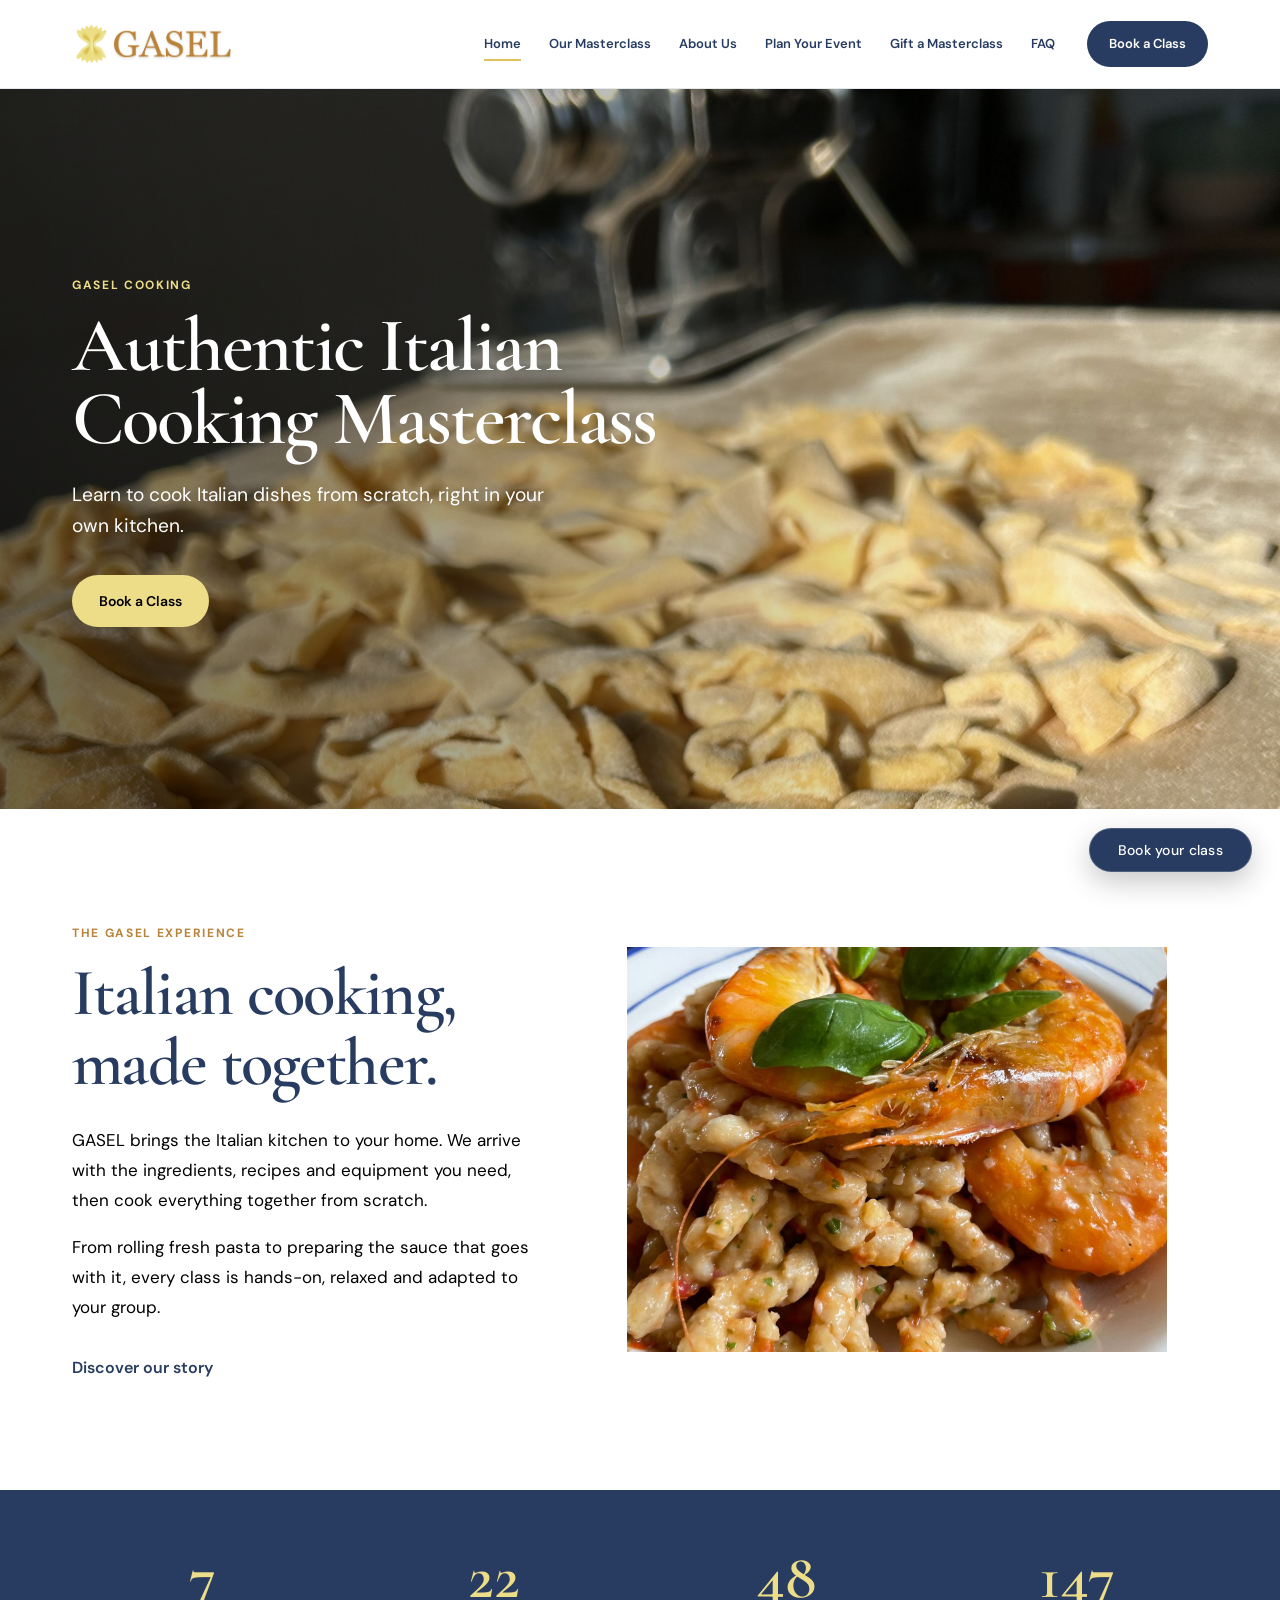
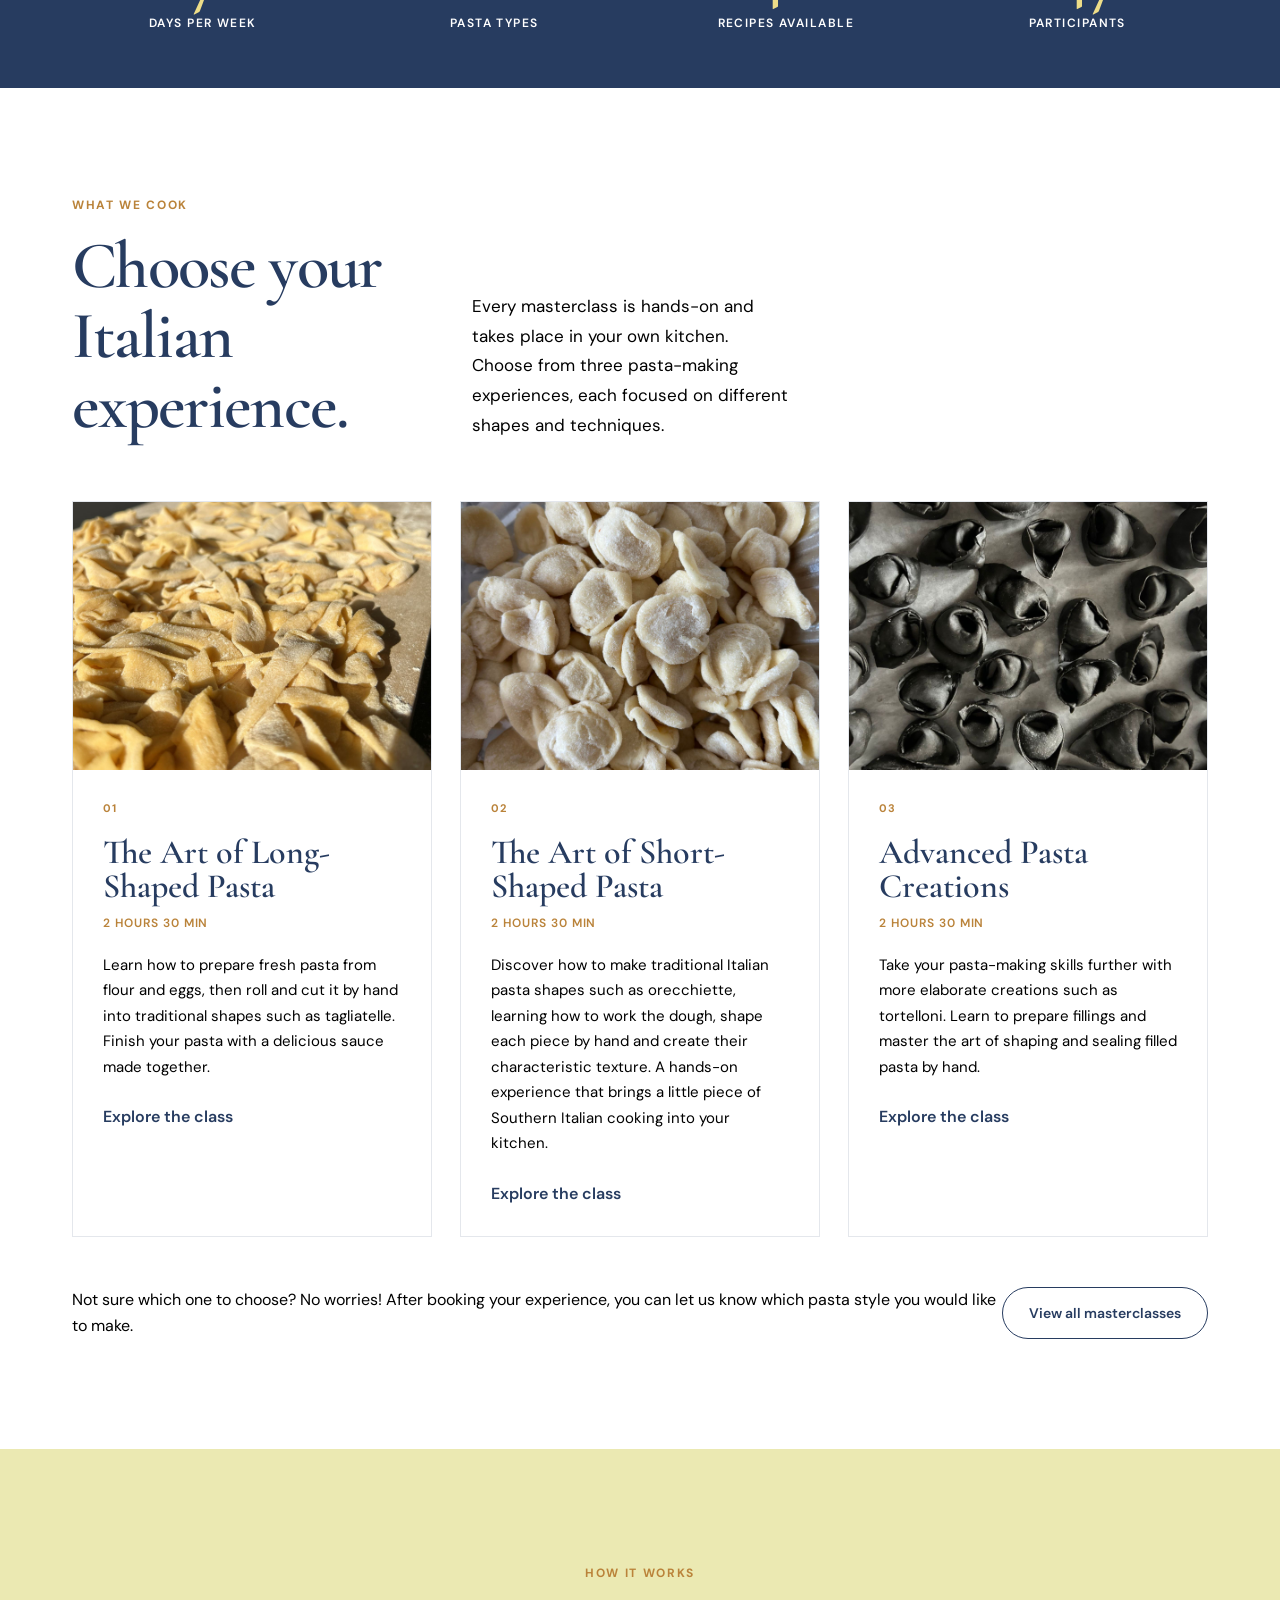
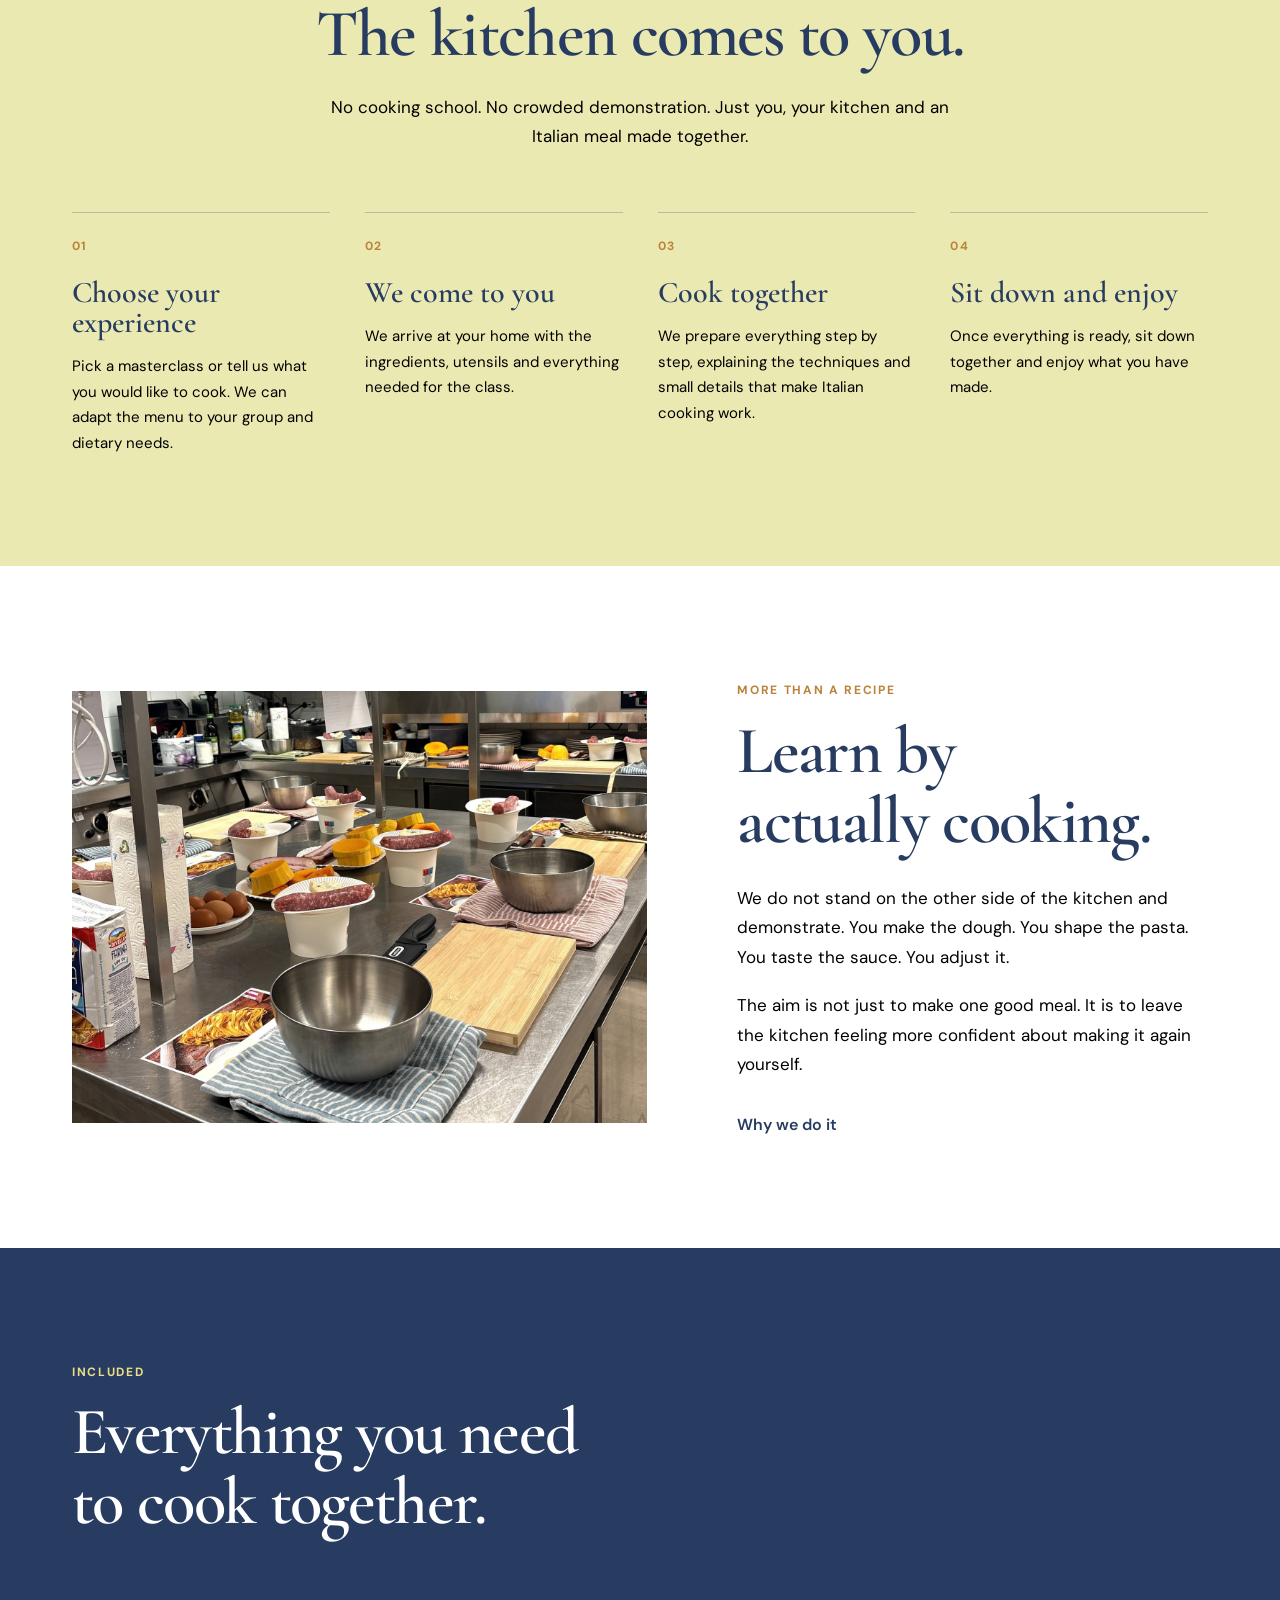
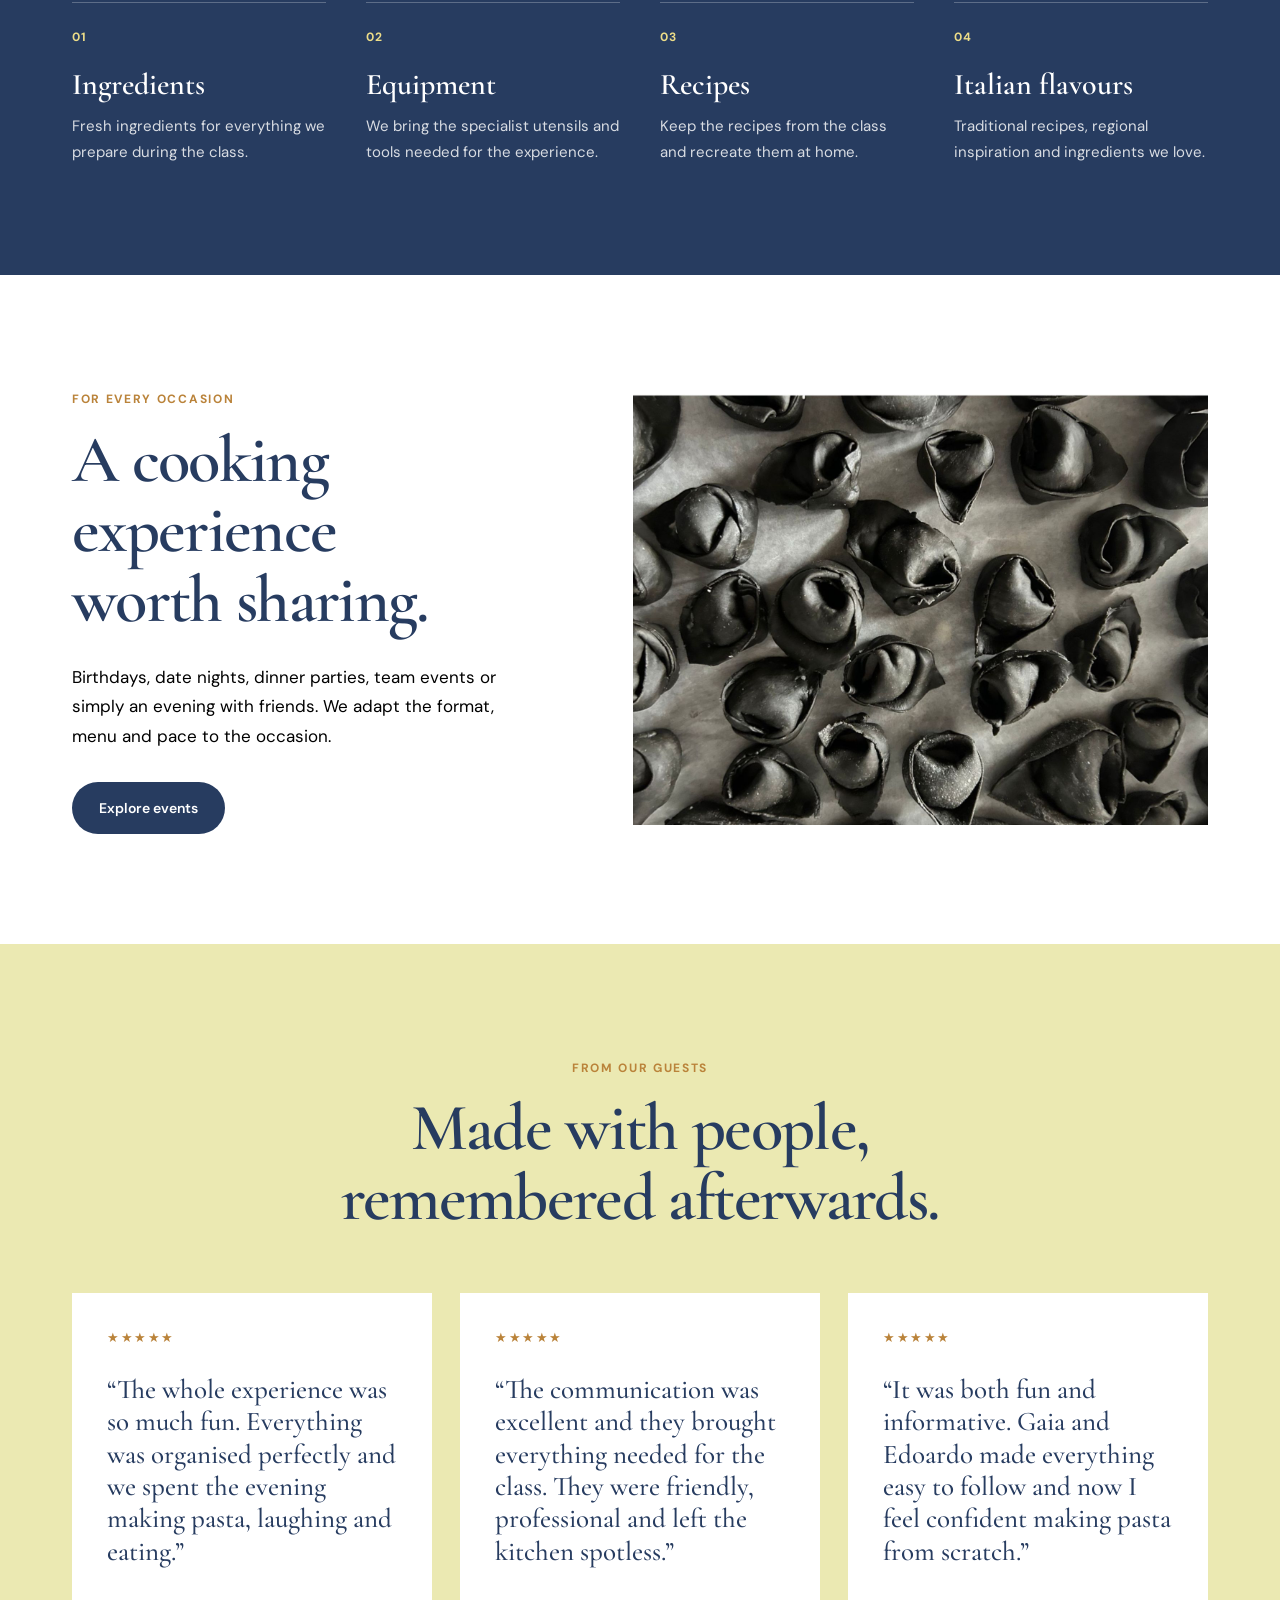
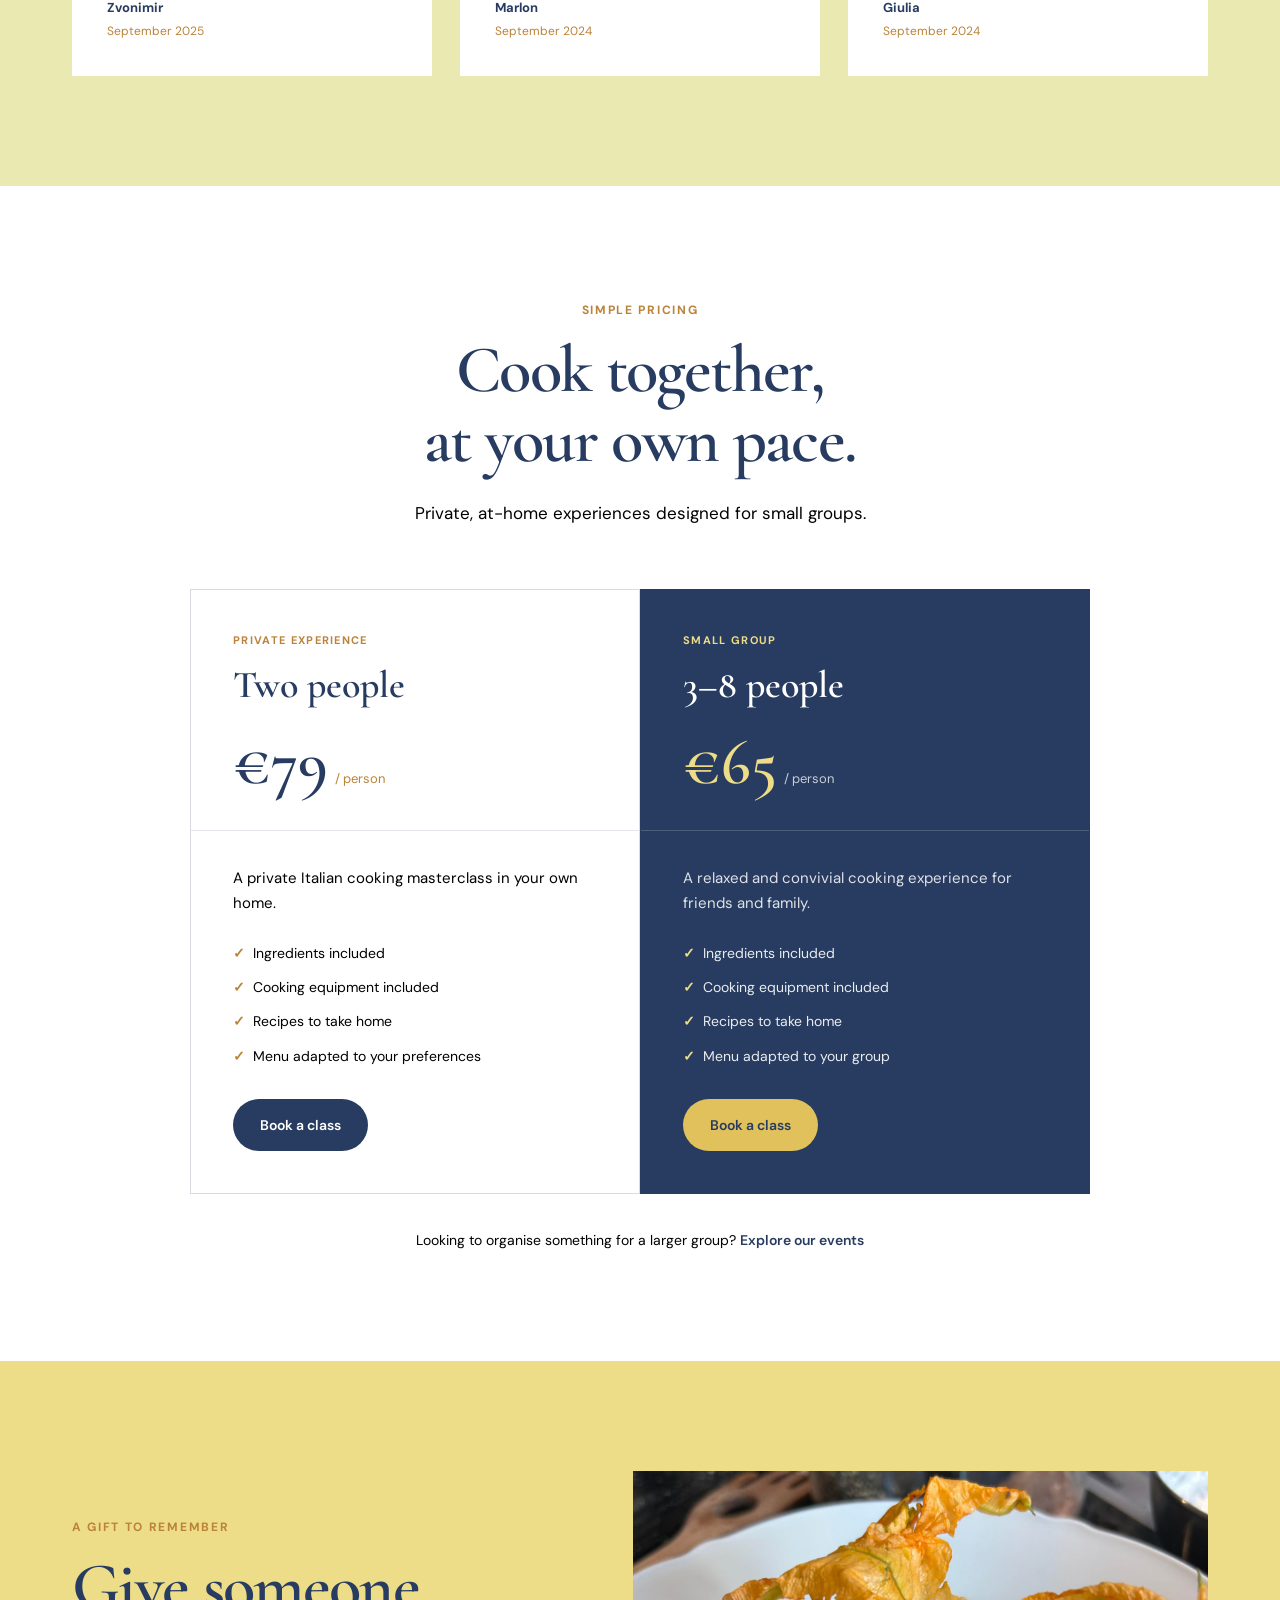
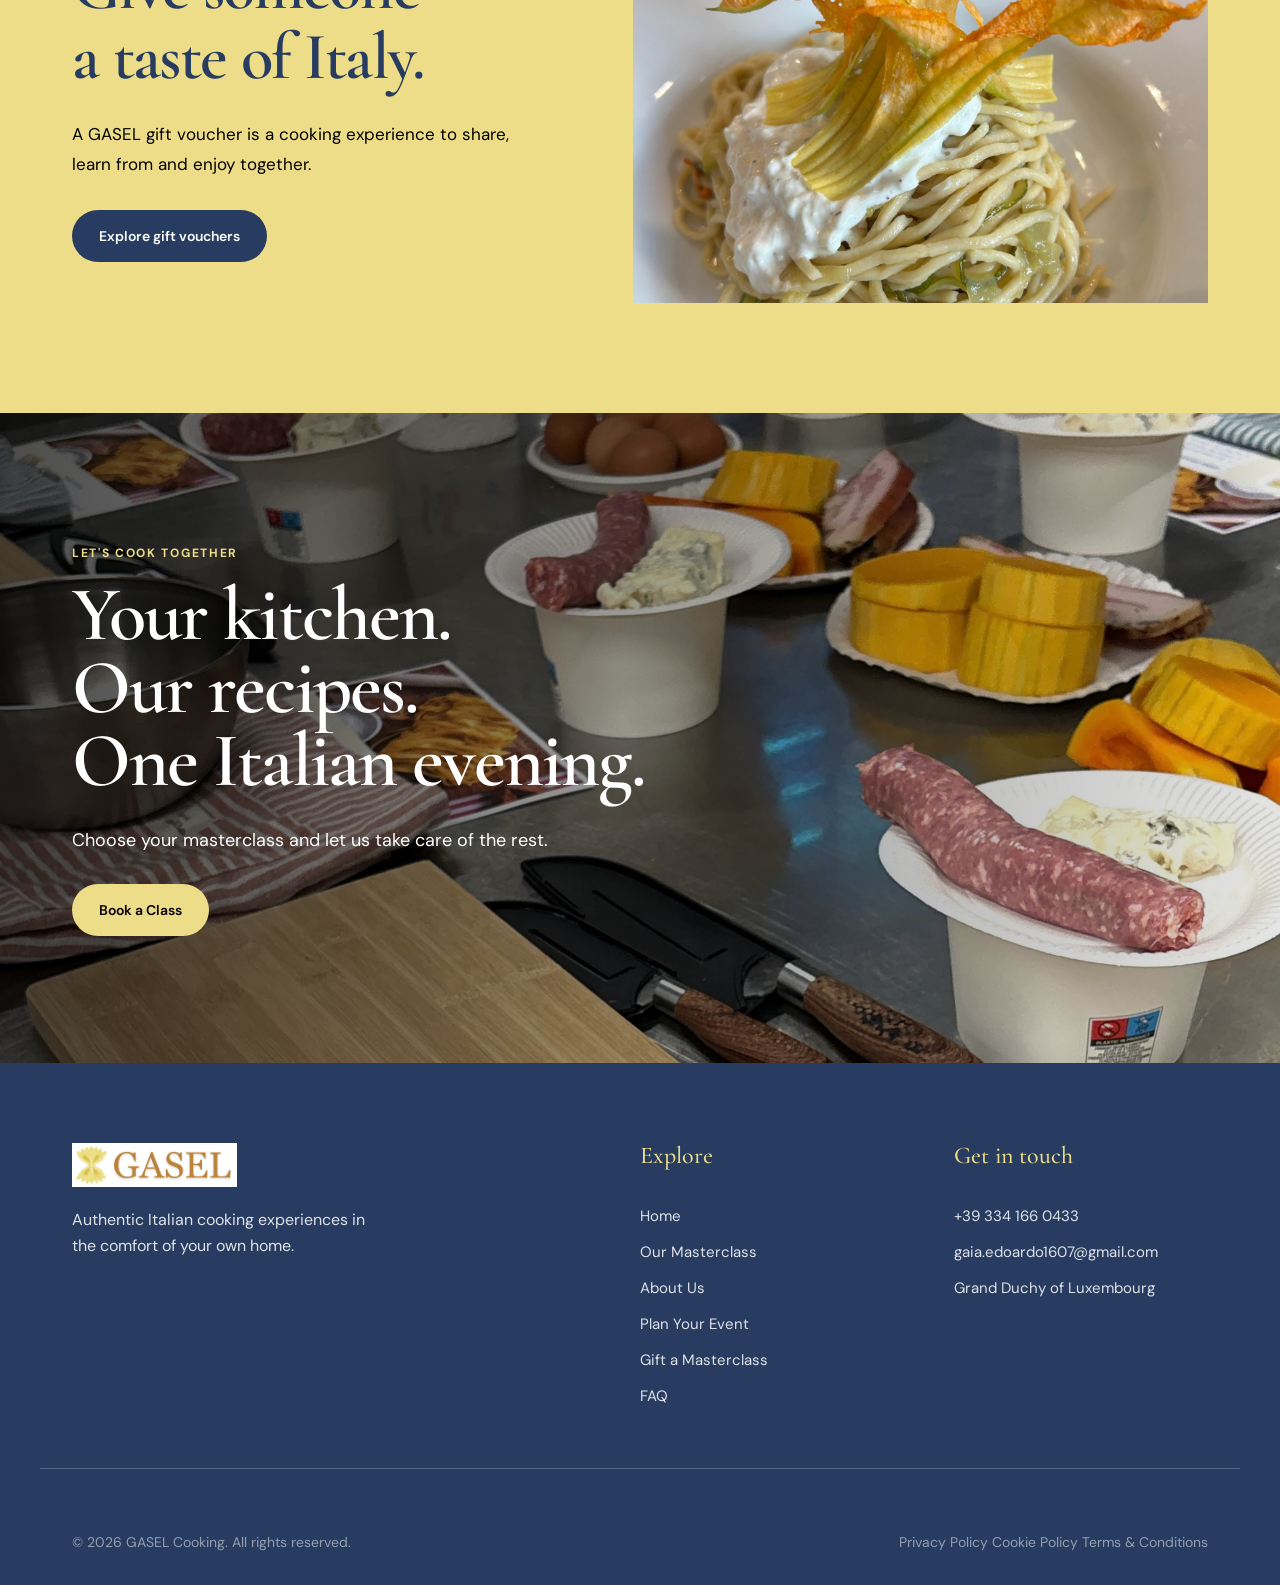
==== commit ab0d3324: "Update index.html" ====
--- a/index.html
+++ b/index.html
@@ -429,10 +429,11 @@
                             </span>
         
                             <p>
-                                Discover how to make traditional Italian
-                                pasta shapes such as orecchiette, learning
-                                the techniques to shape each piece by hand
-                                from scratch.
+                                Discover how to make traditional Italian pasta shapes
+                                such as orecchiette, learning how to work the dough,
+                                shape each piece by hand and create their characteristic
+                                texture. A hands-on experience that brings a little piece
+                                of Southern Italian cooking into your kitchen.
                             </p>
         
                             <a href="masterclass/" class="link">
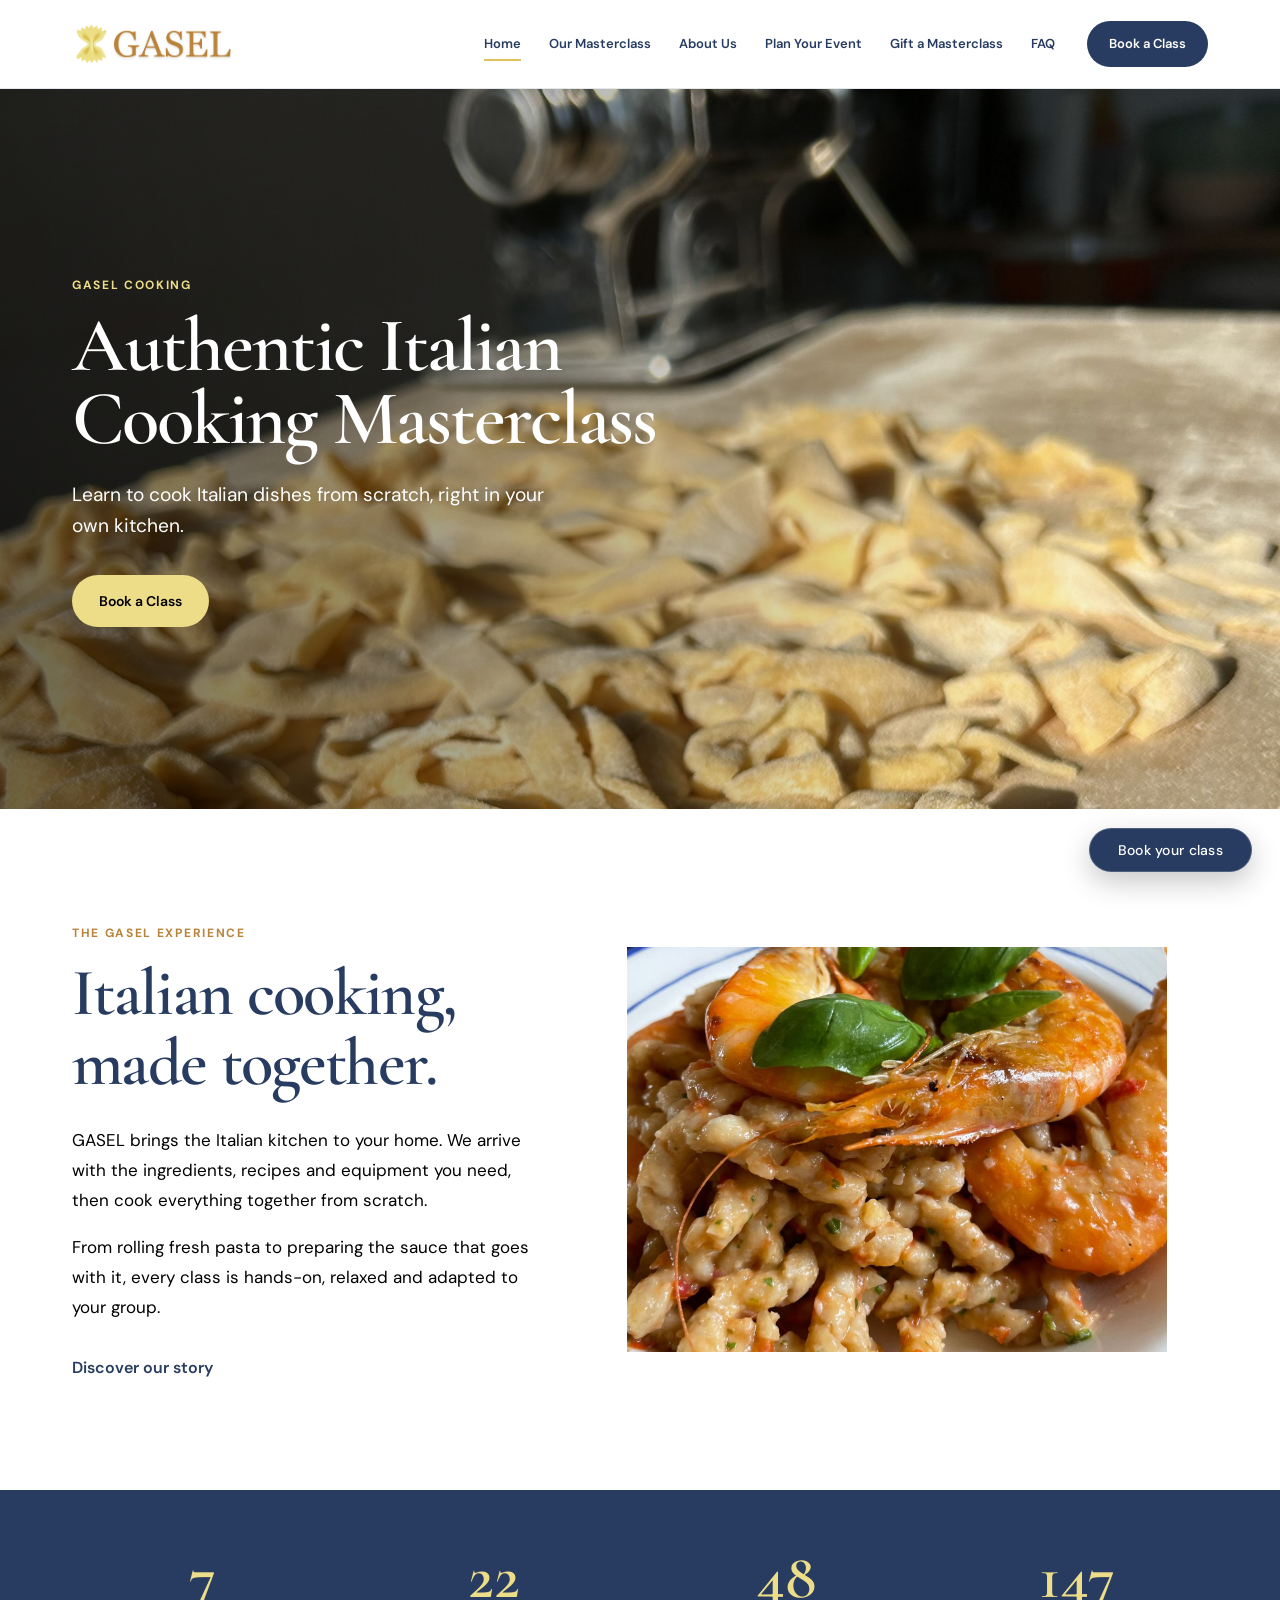
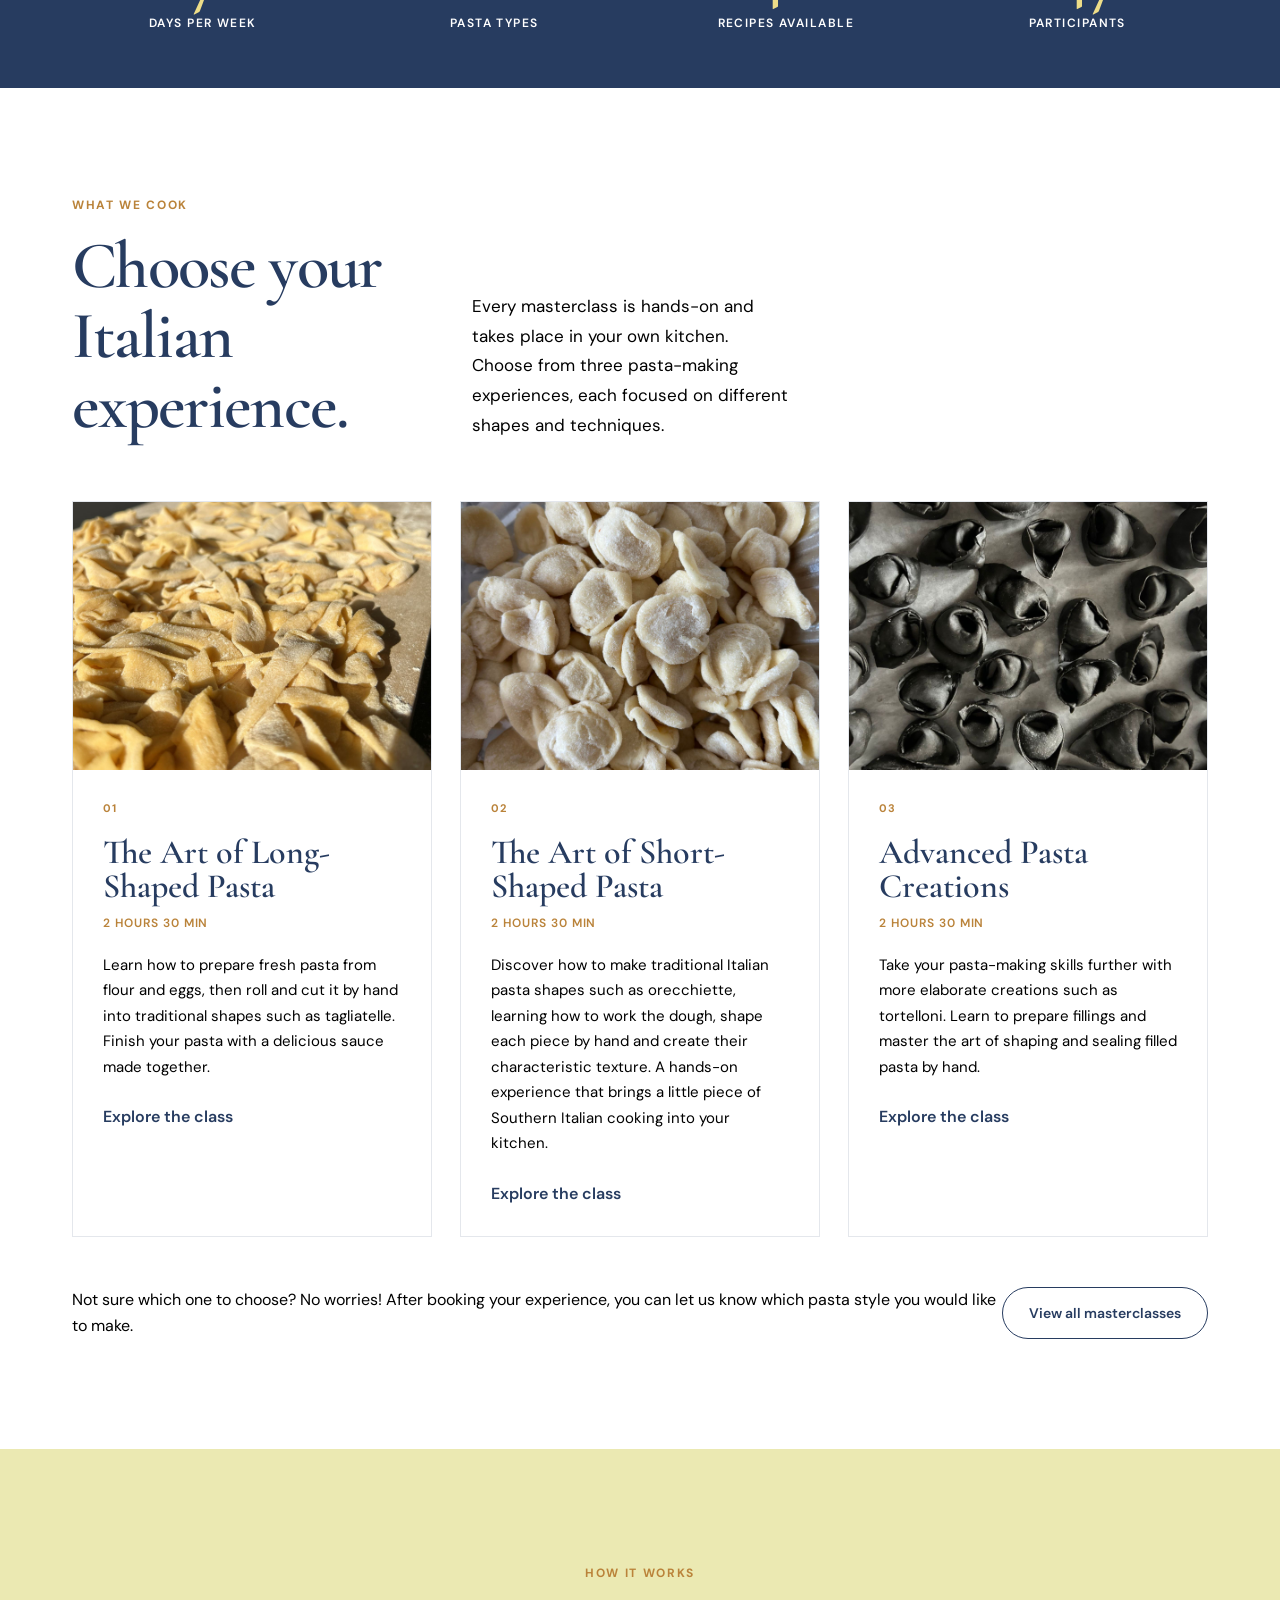
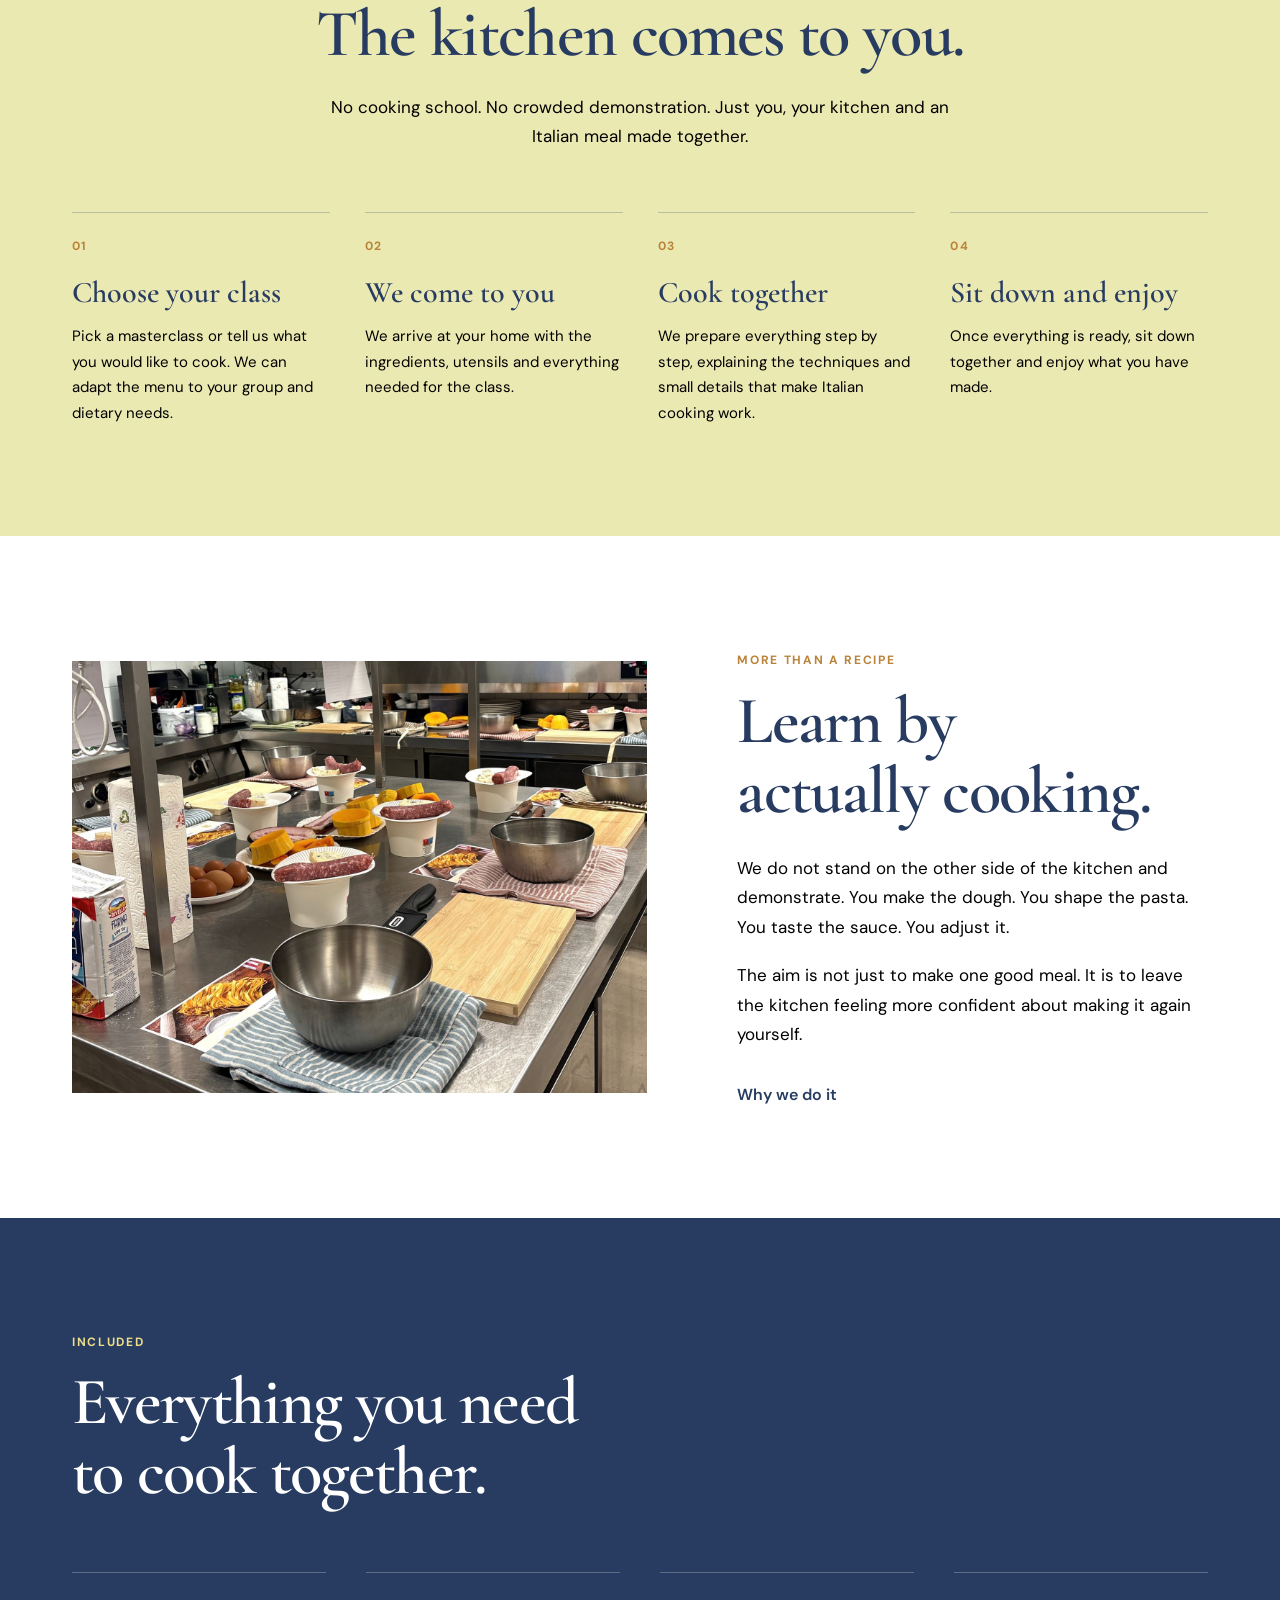
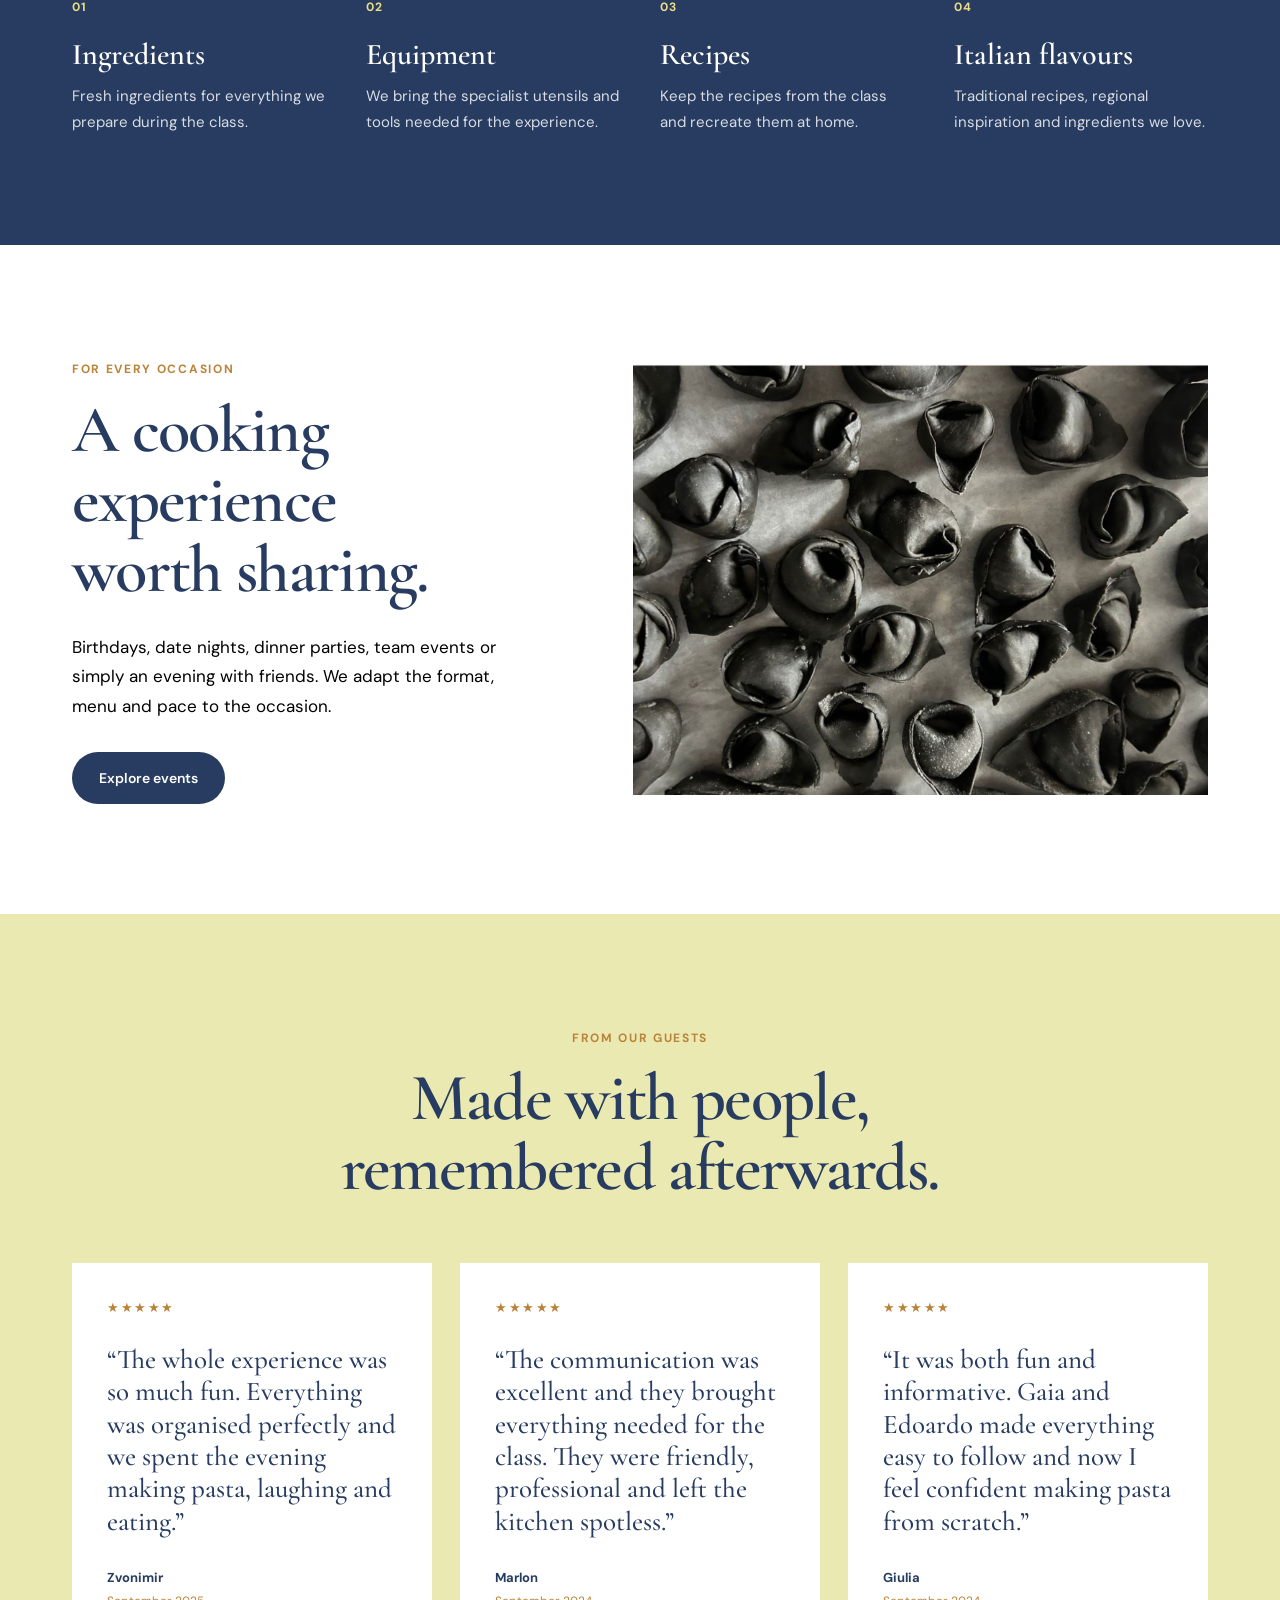
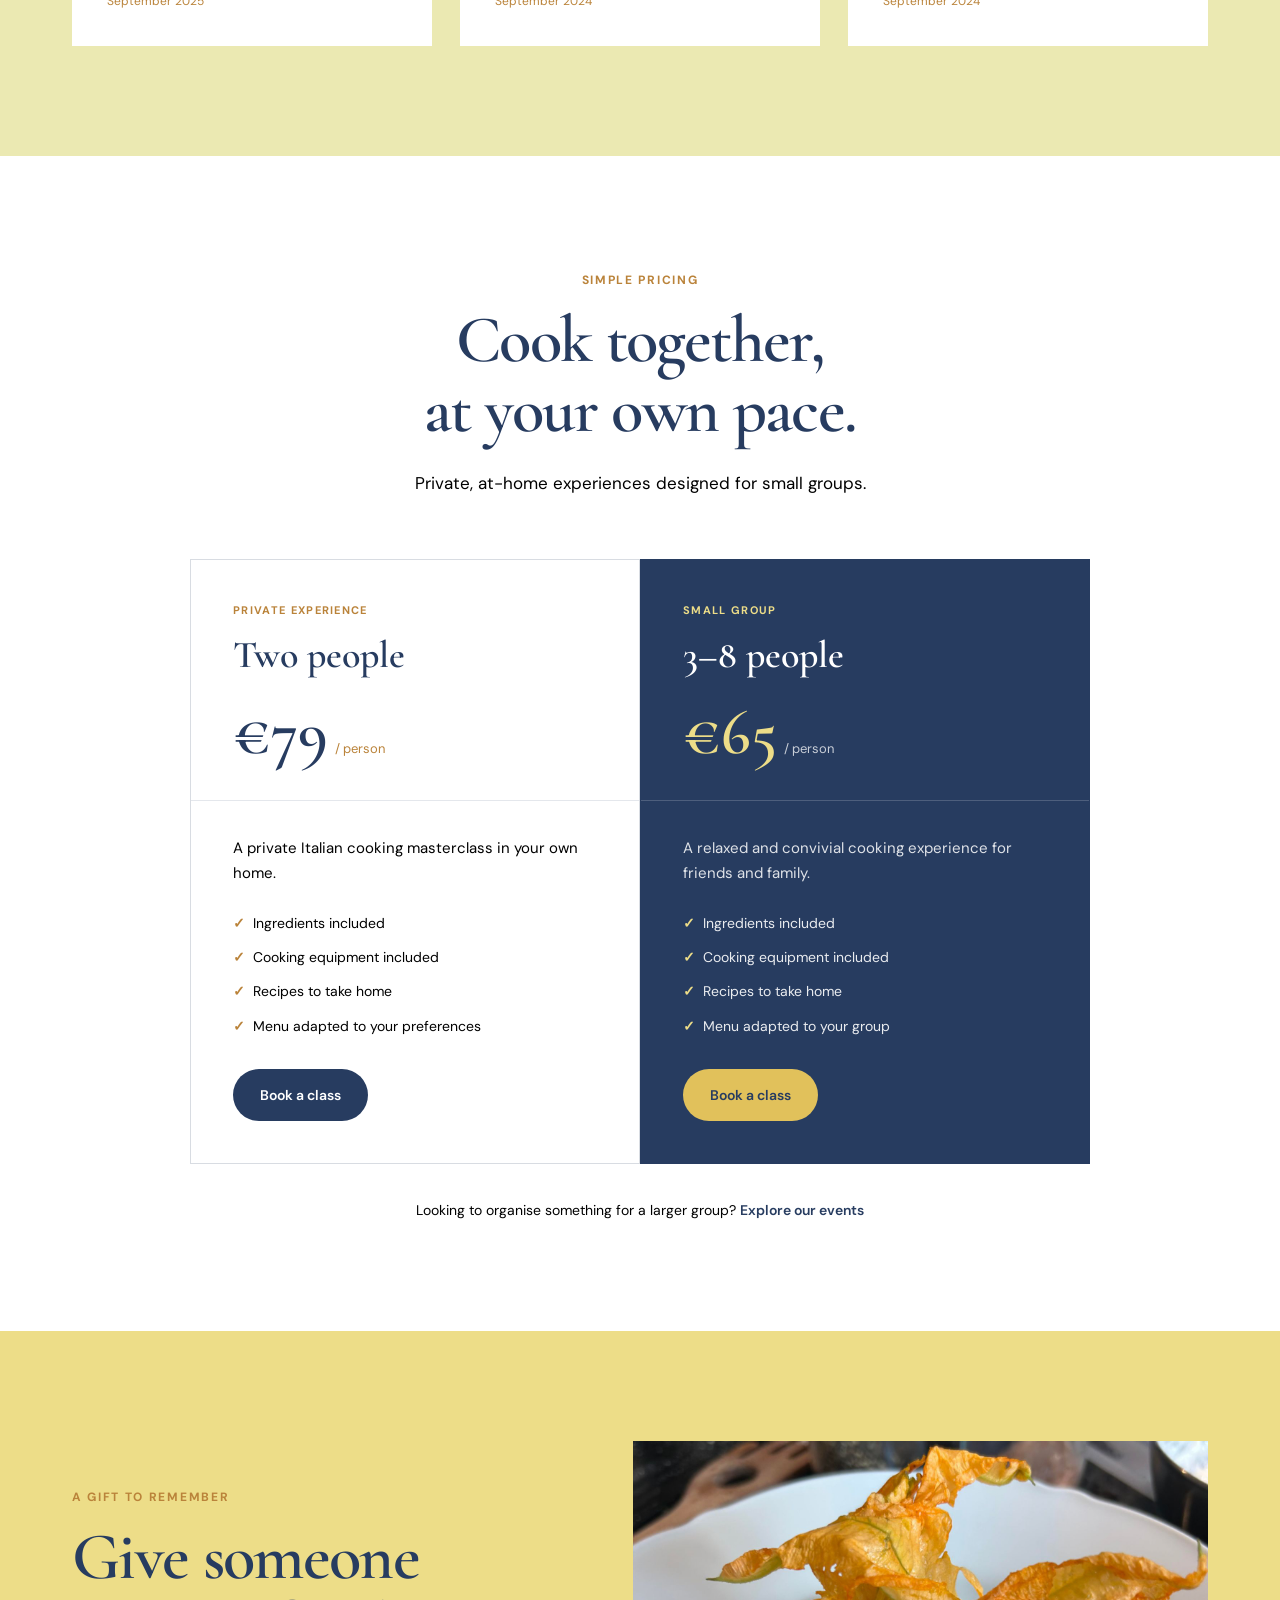
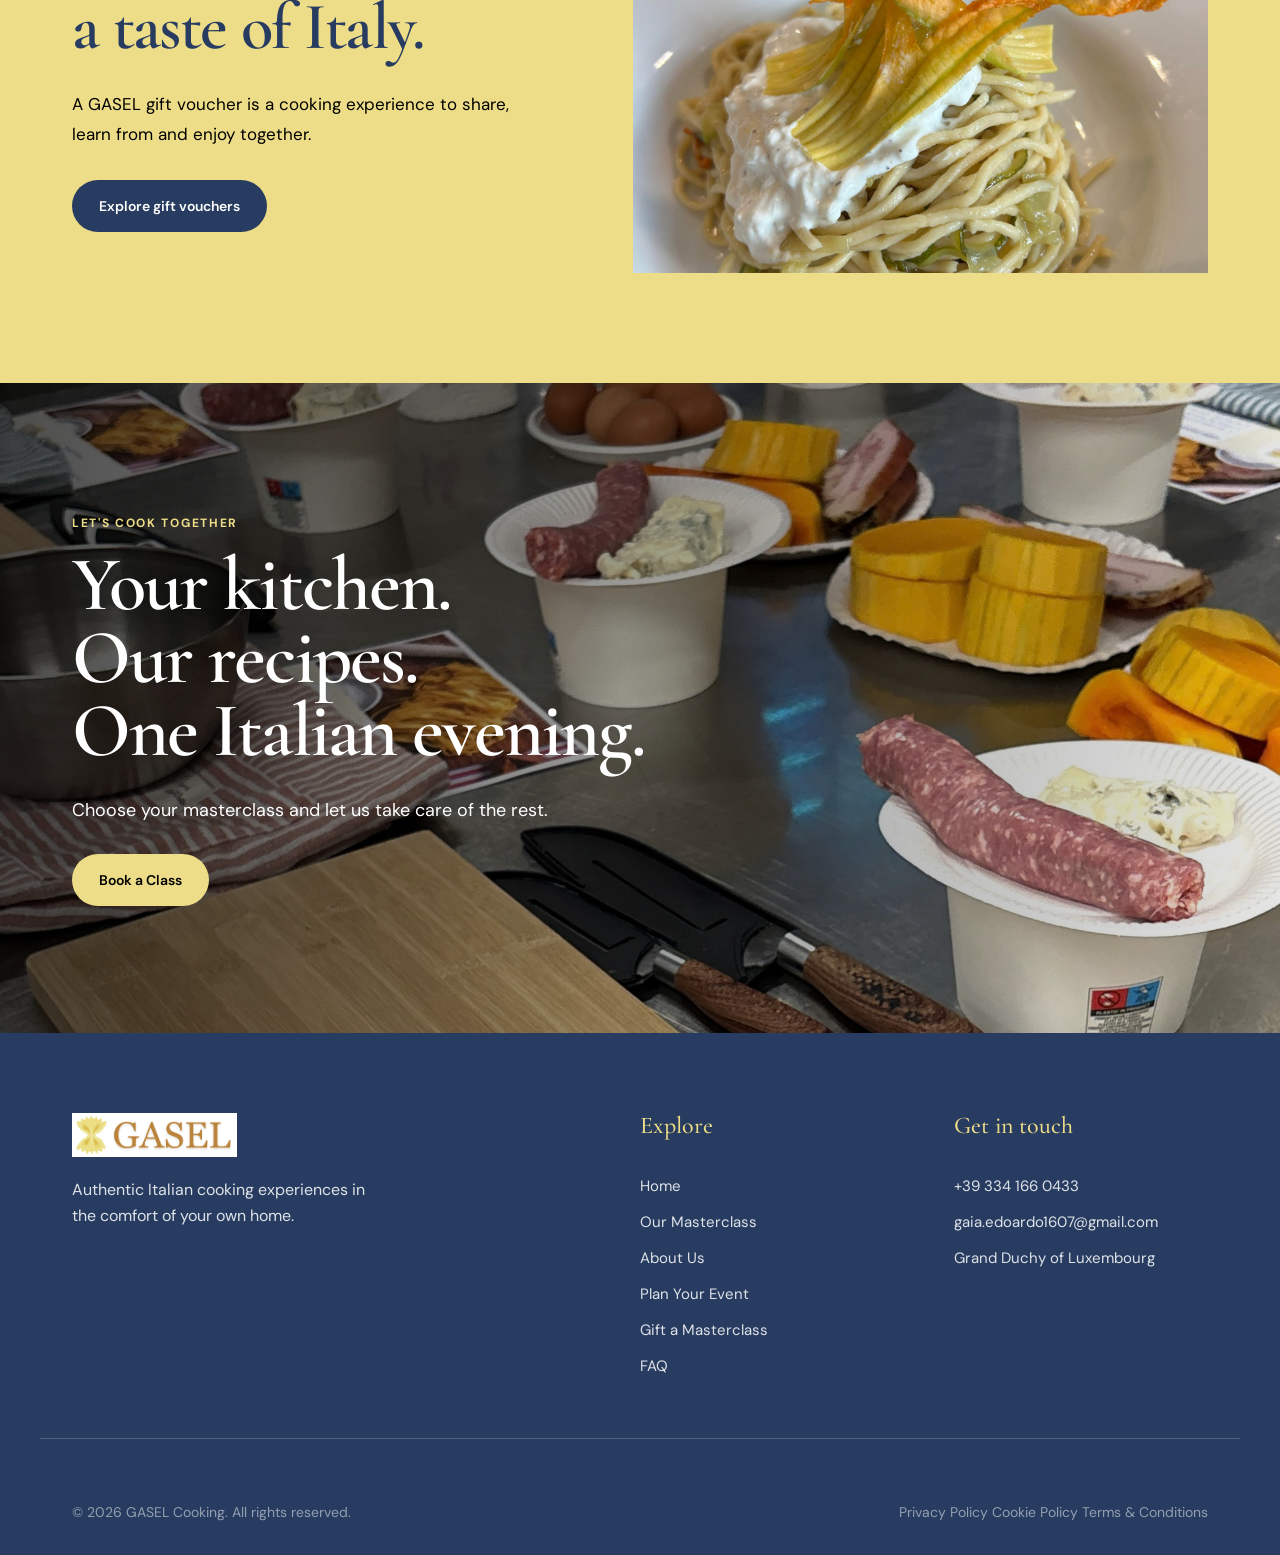
==== commit ad97afee: "Update index.html" ====
--- a/index.html
+++ b/index.html
@@ -340,7 +340,7 @@
                     </span>
         
                     <h2>
-                        Choose your<br>
+                        Choose your
                         Italian experience.
                     </h2>
         
@@ -552,7 +552,7 @@
                         </span>
 
                         <h3>
-                            Choose your experience
+                            Choose your class
                         </h3>
 
                         <p>
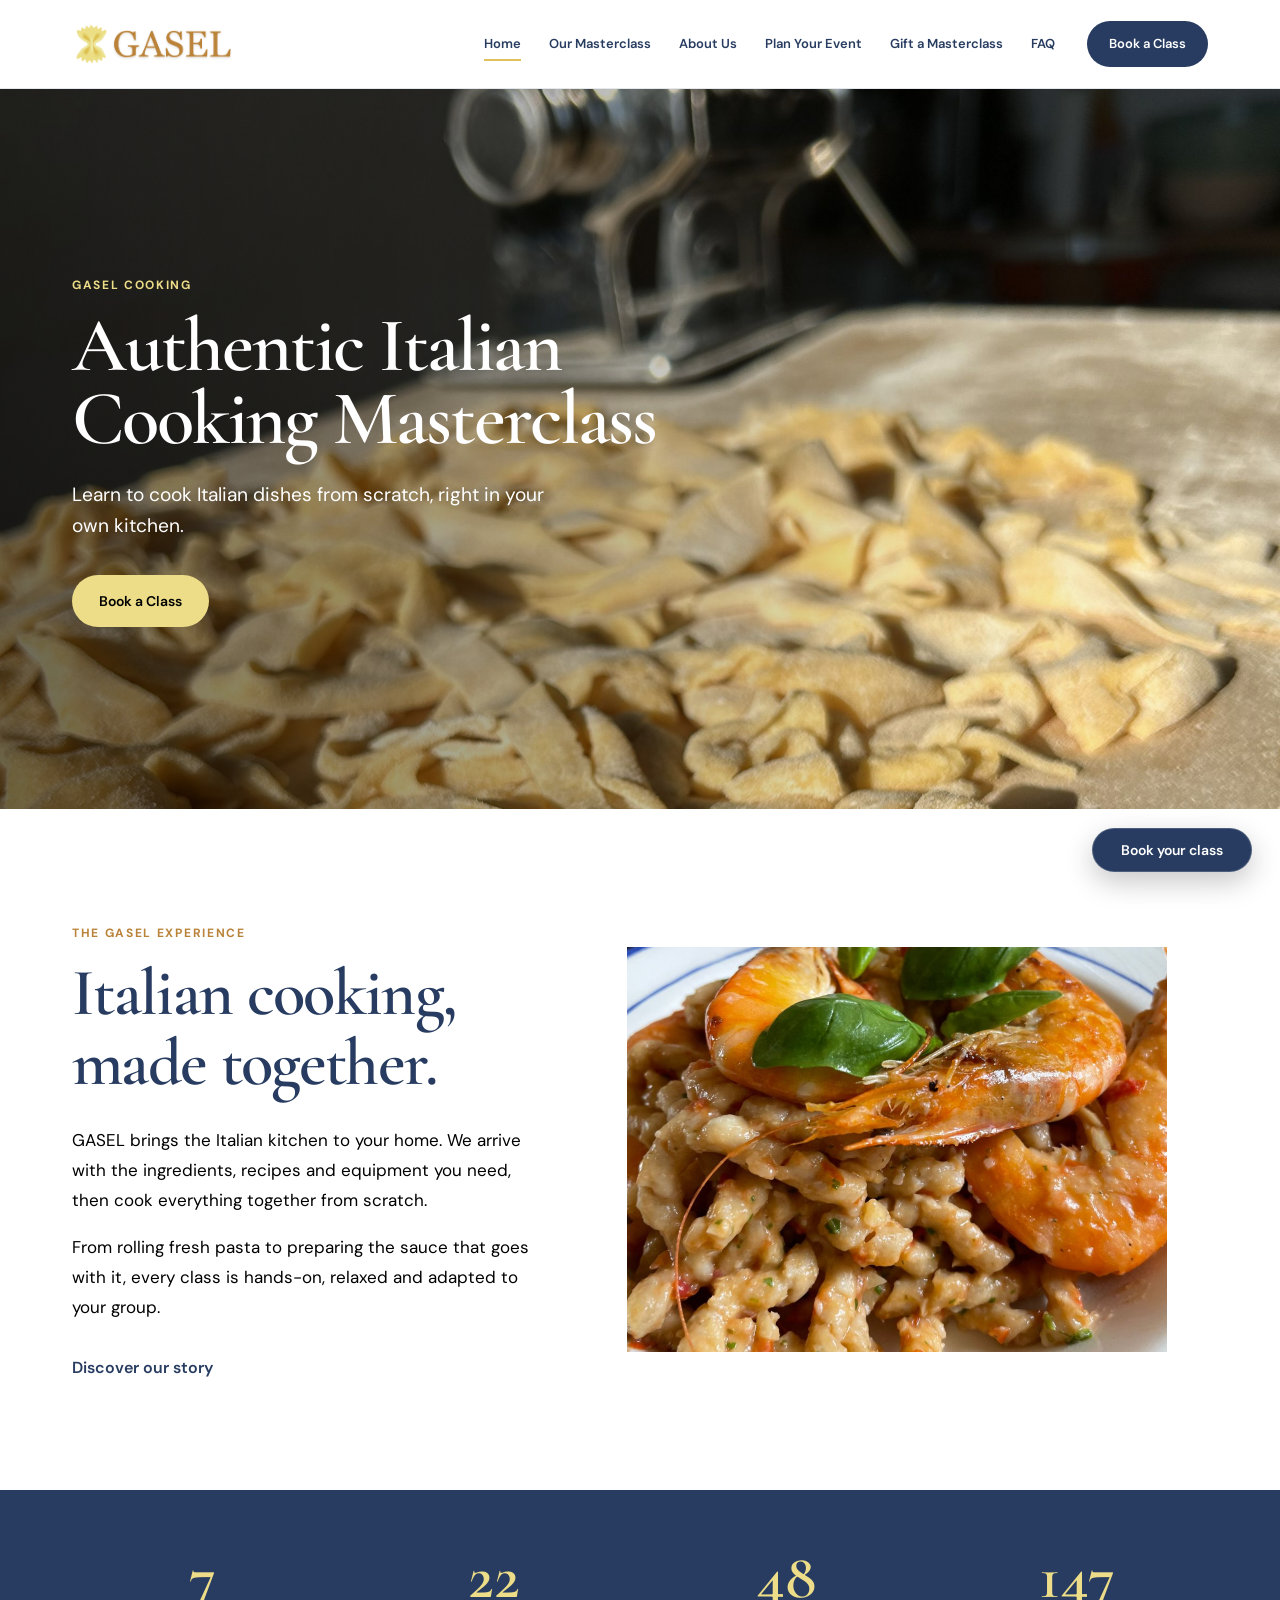
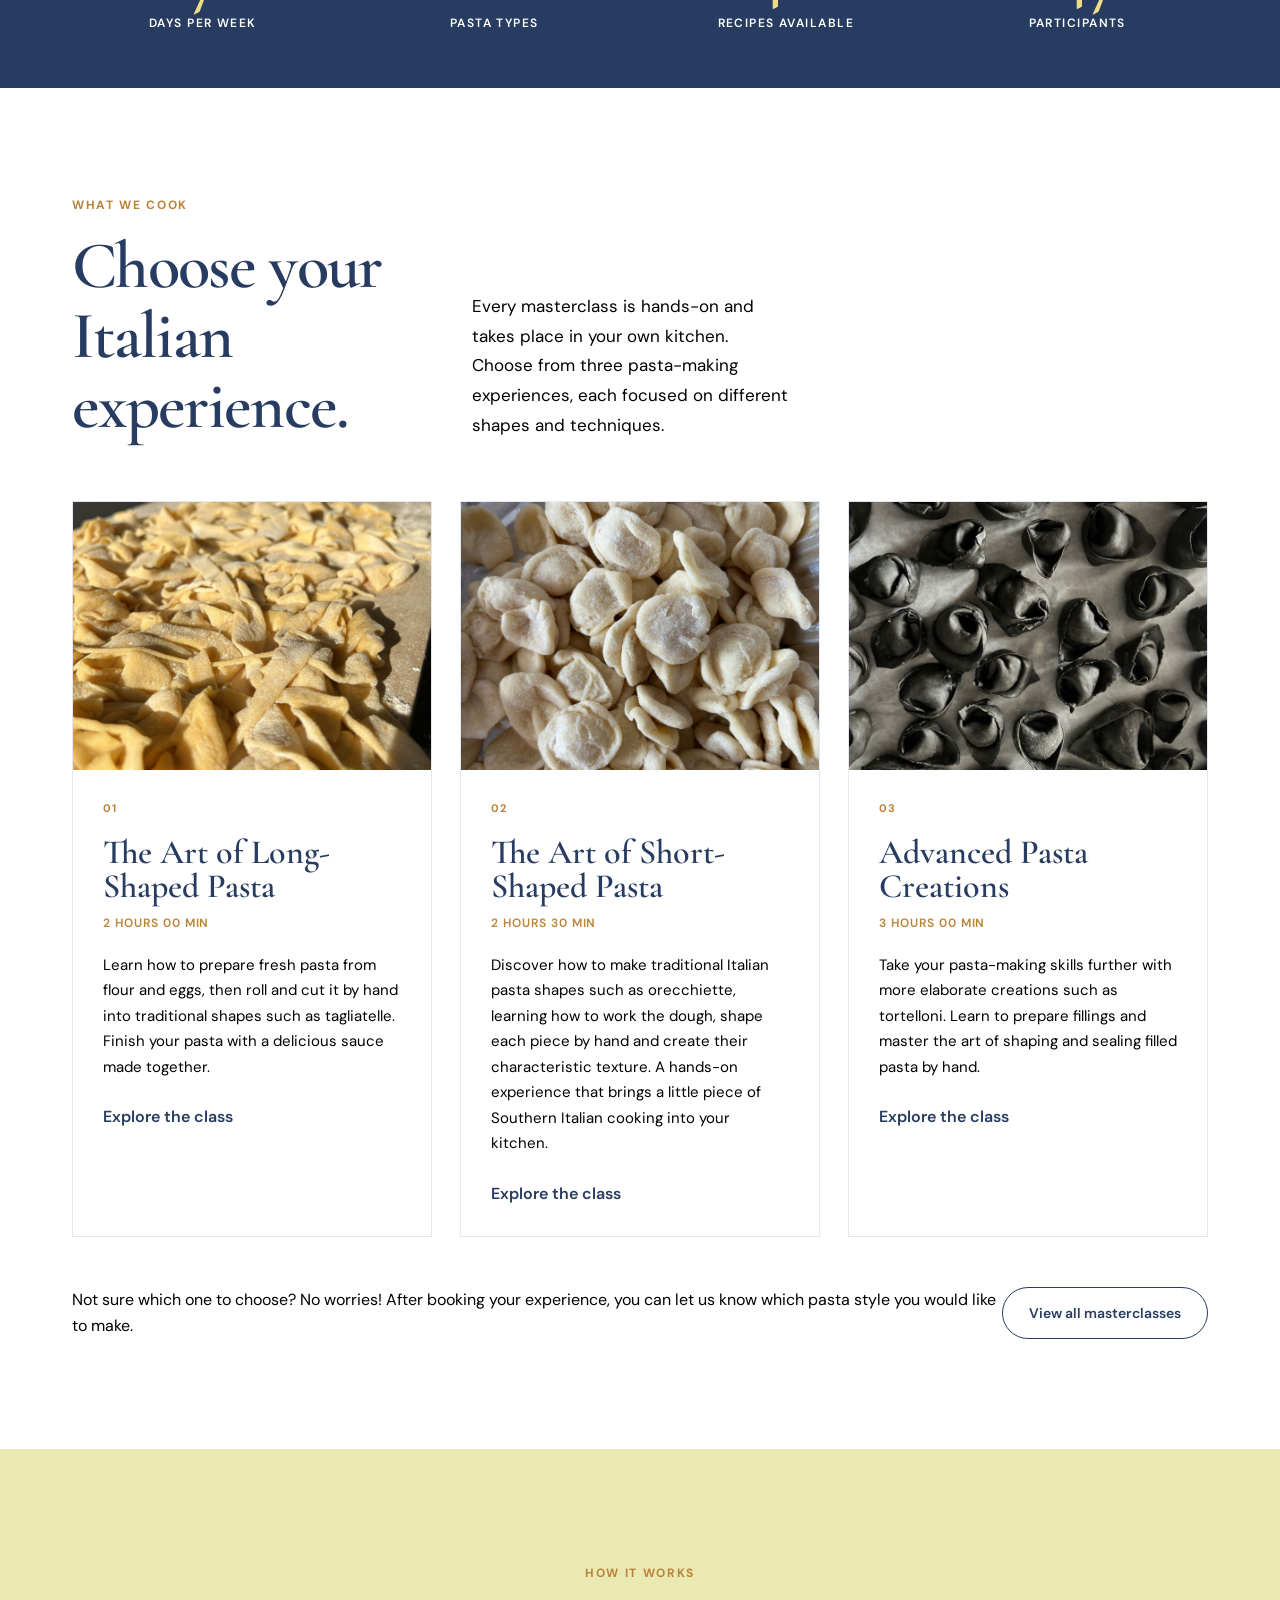
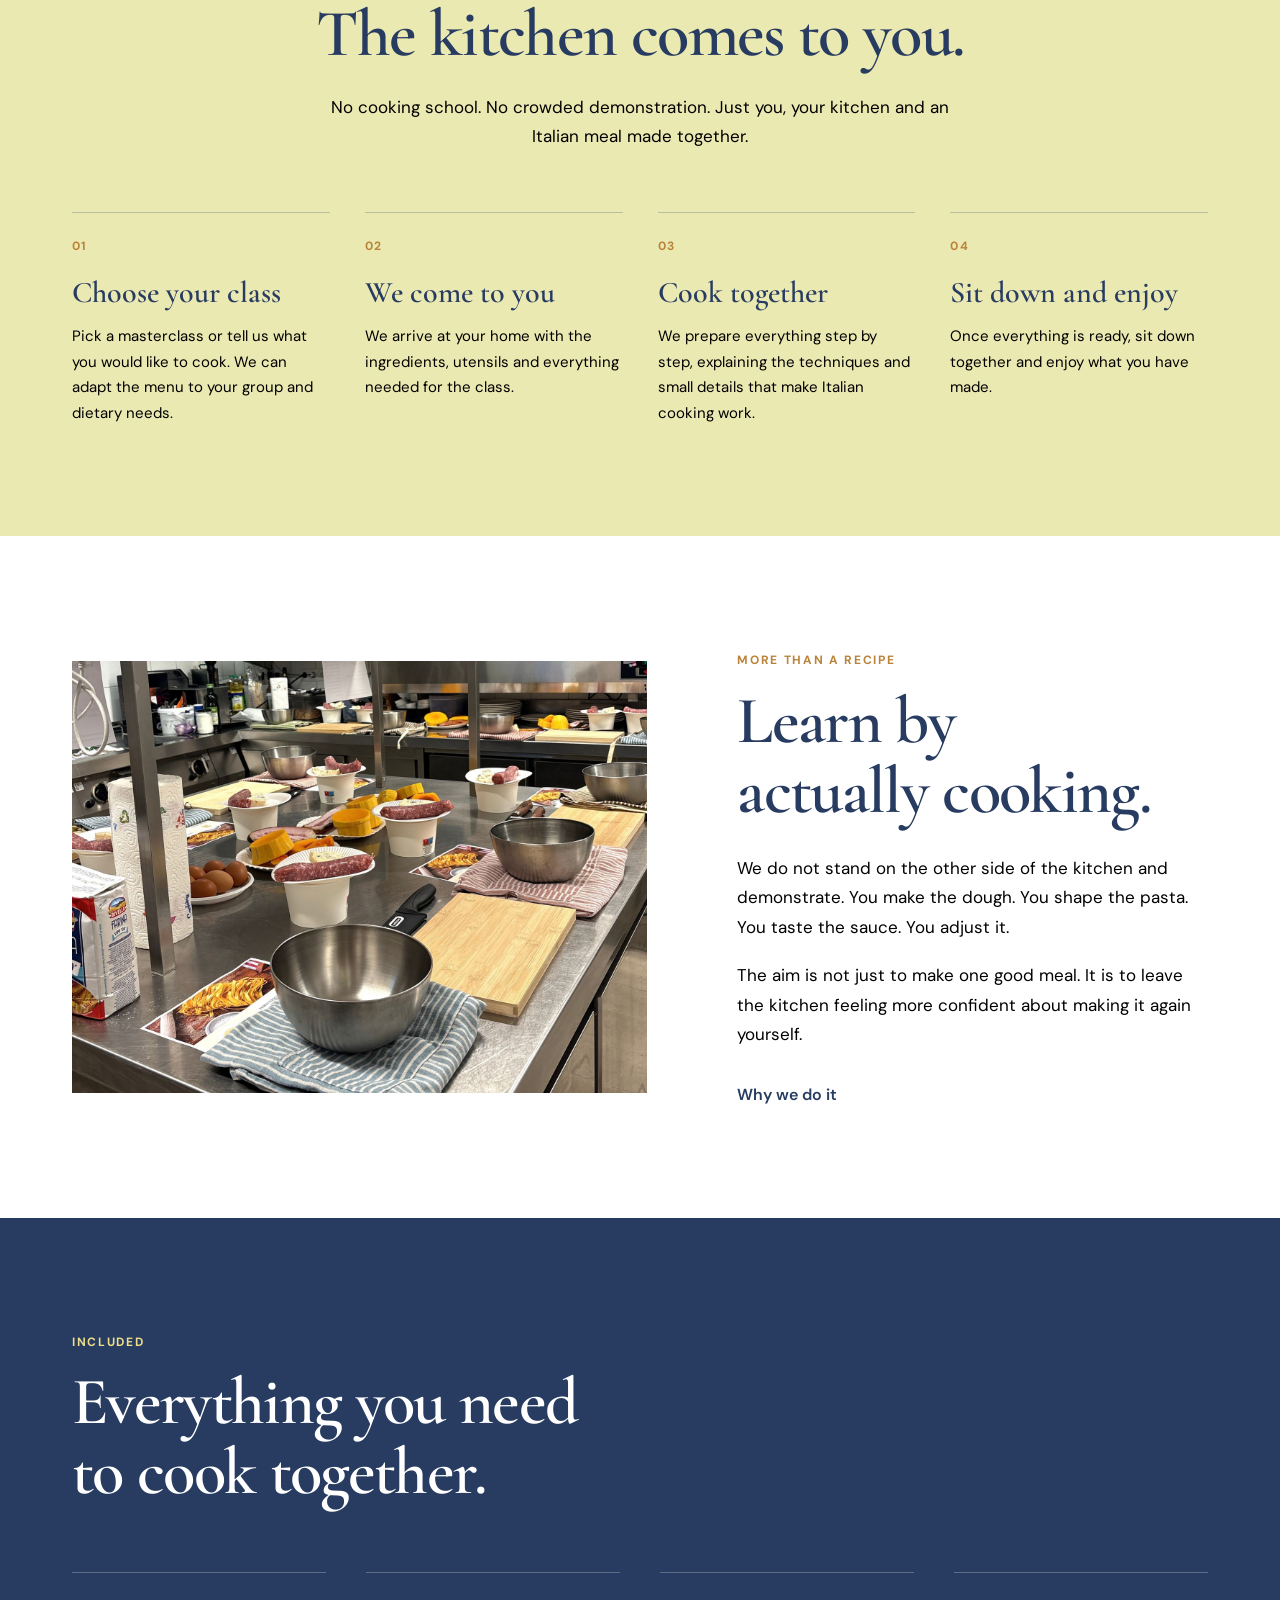
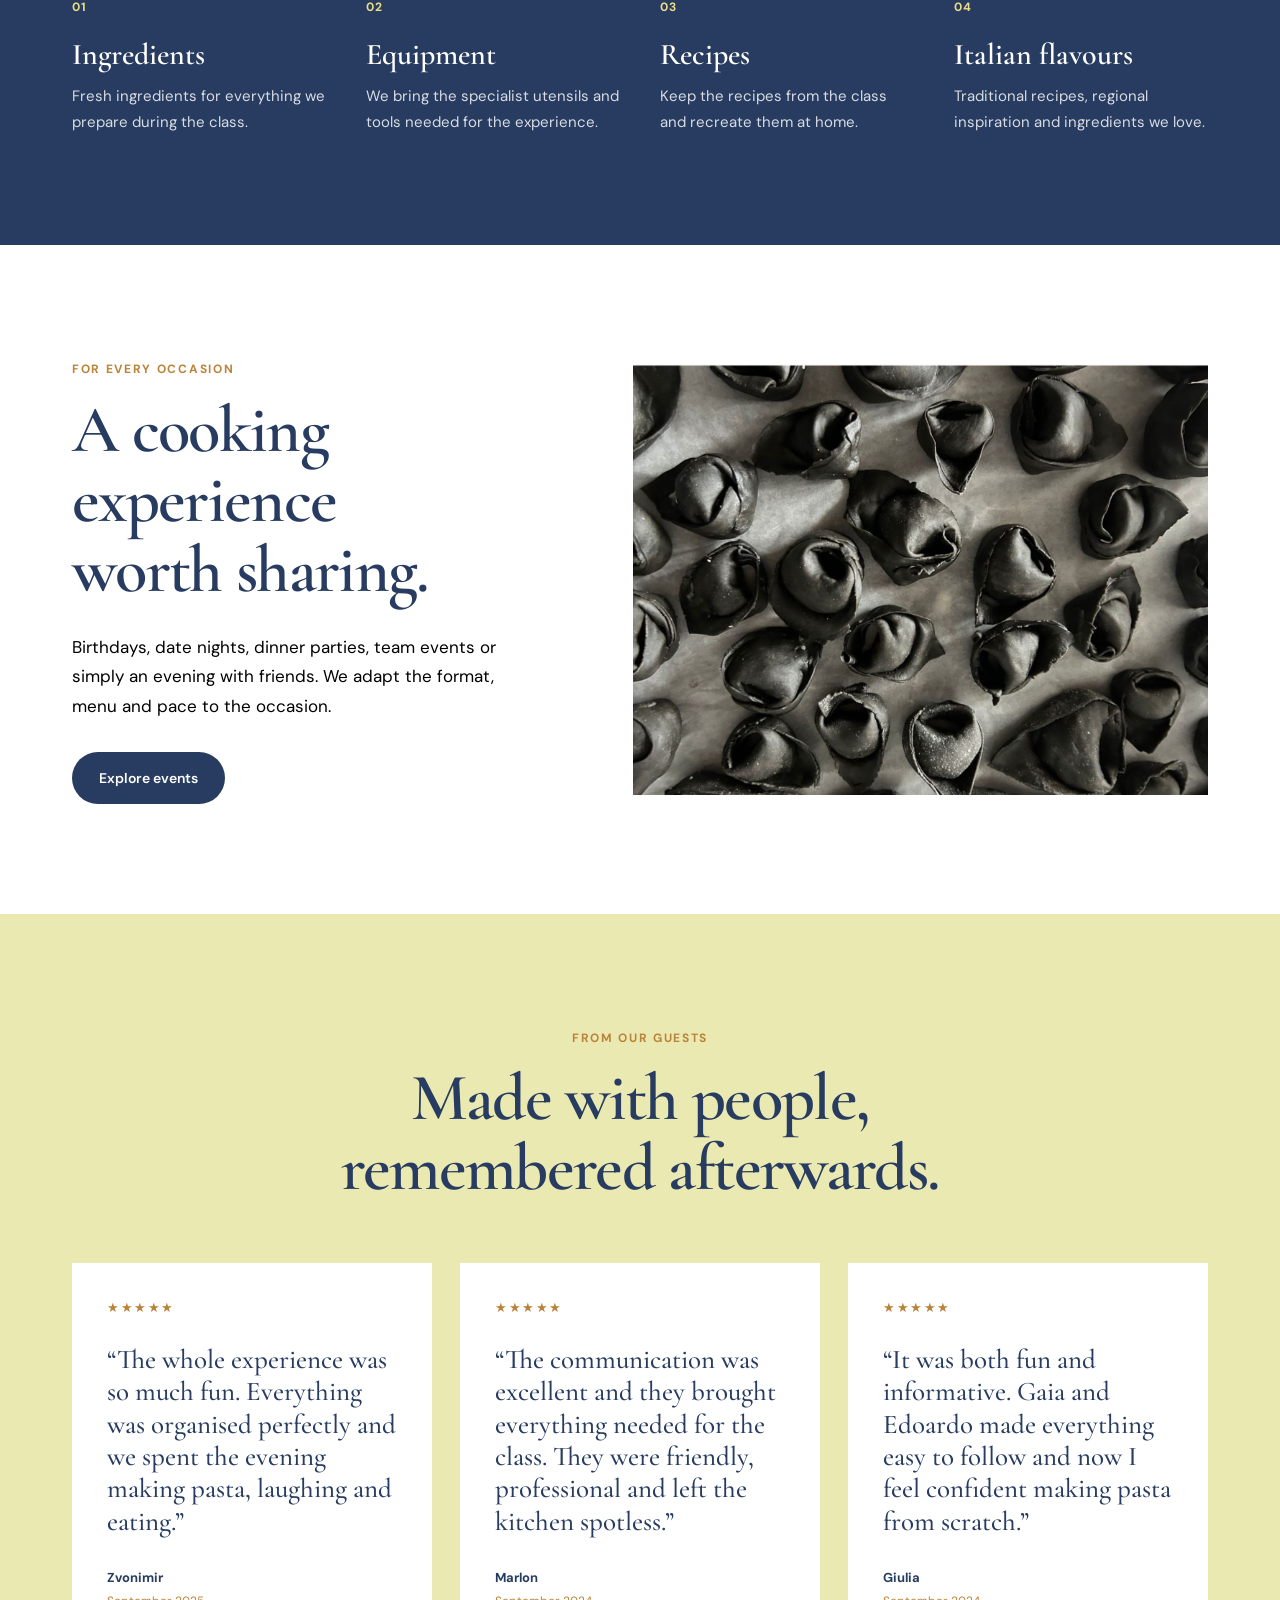
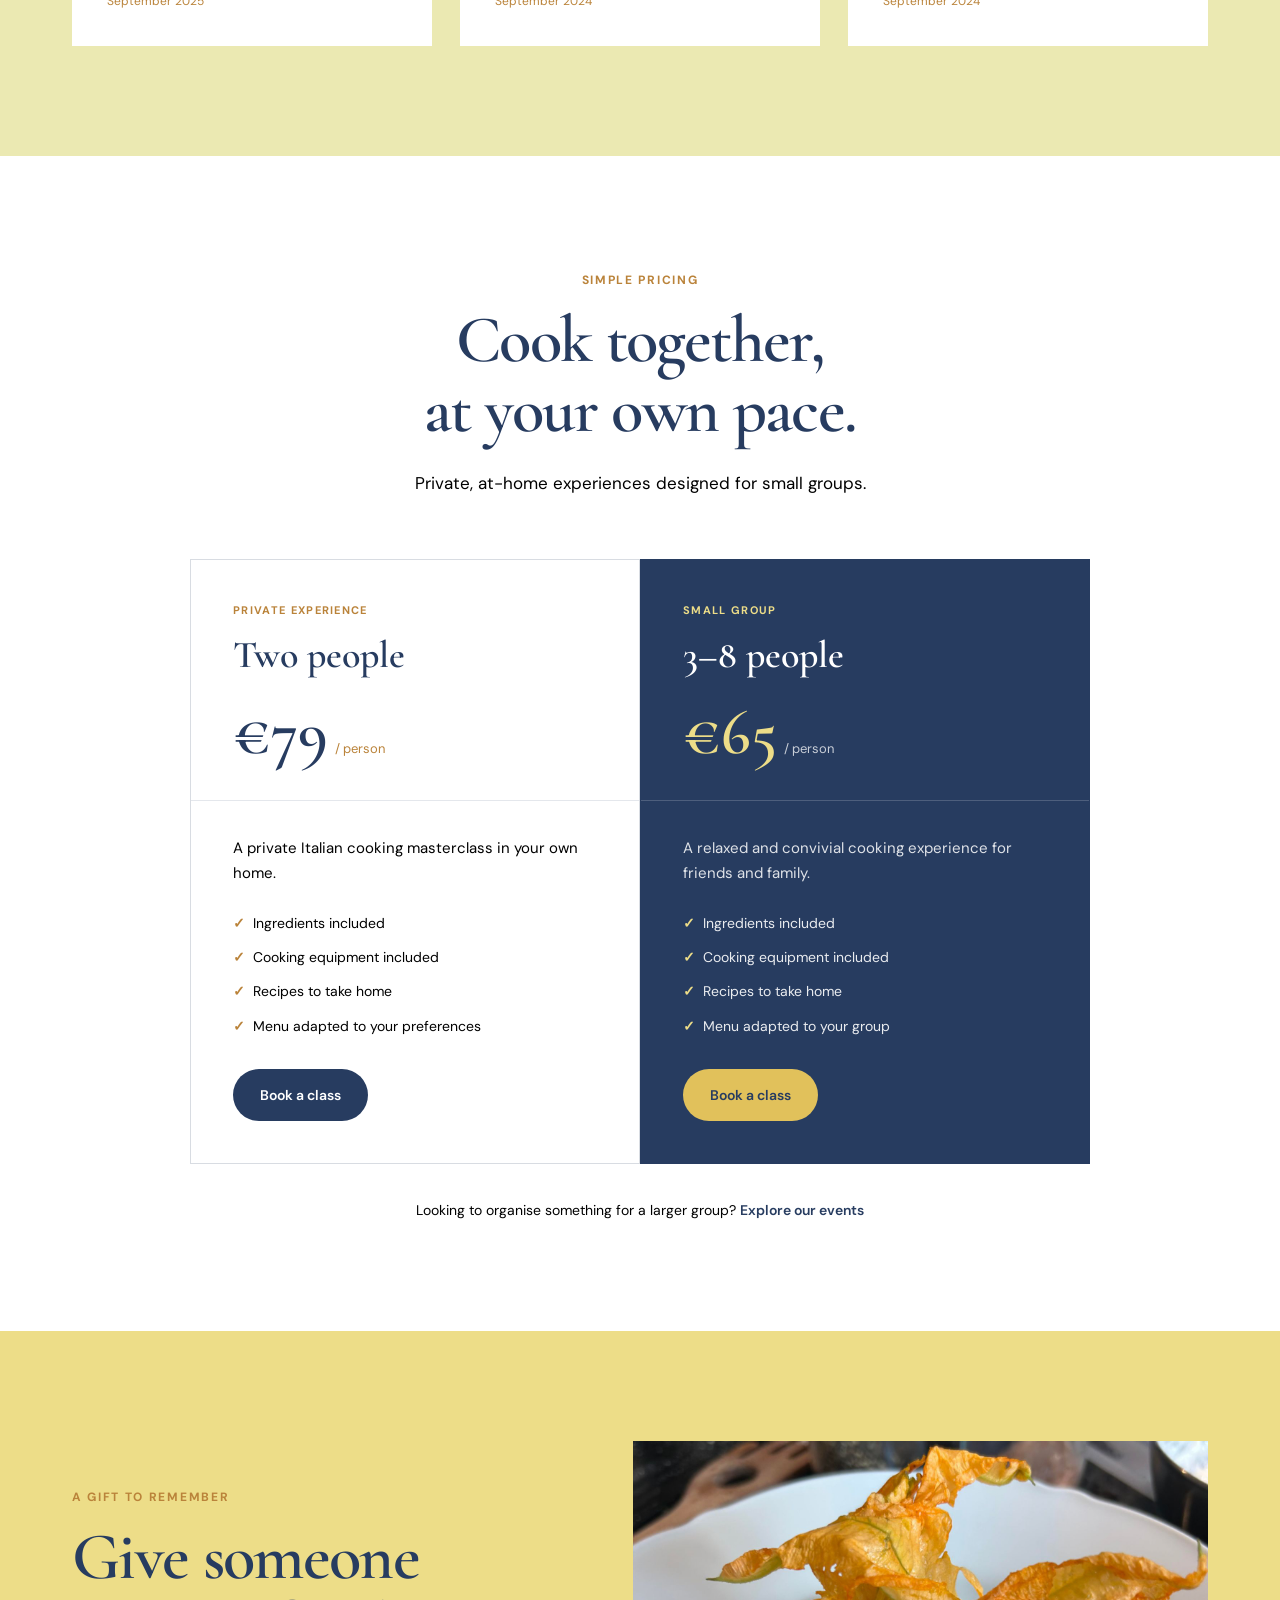
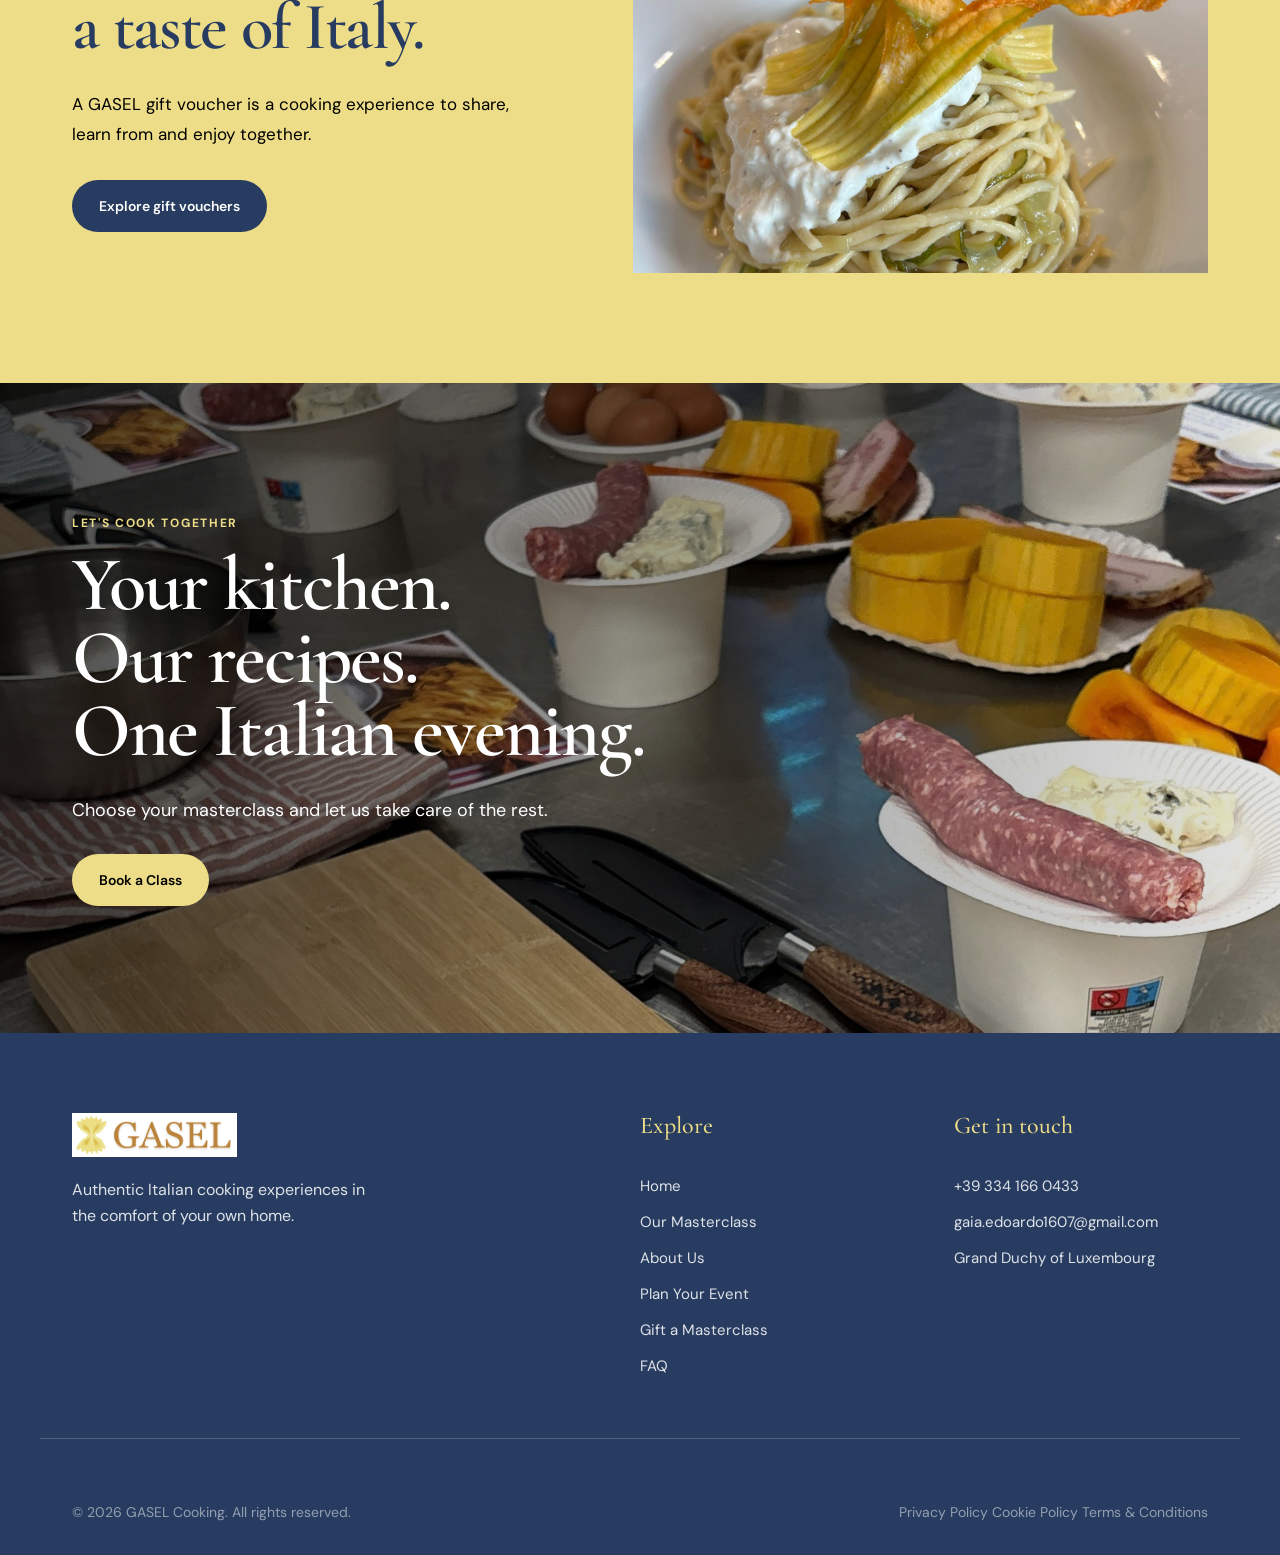
==== commit 7f4efb27: "Update index.html" ====
--- a/index.html
+++ b/index.html
@@ -381,7 +381,7 @@
                             </h3>
         
                             <span class="class-duration">
-                                2 hours 30 min
+                                2 hours 00 min
                             </span>
         
                             <p>
@@ -469,7 +469,7 @@
                             </h3>
         
                             <span class="class-duration">
-                                2 hours 30 min
+                                3 hours 00 min
                             </span>
         
                             <p>
--- a/assets/css/components.css
+++ b/assets/css/components.css
@@ -91,11 +91,12 @@
     background: var(--blue);
     color: var(--white);
 
-    font-family: var(--font-body);
+    font-family: "DM Sans", Arial, sans-serif !important;
     font-size: 14px;
-    font-weight: 500;
-    letter-spacing: 0.02em;
+    font-weight: 600;
+    letter-spacing: normal;
     line-height: 1;
+
     white-space: nowrap;
 
     box-shadow: 0 10px 28px rgba(0, 0, 0, 0.22);
@@ -120,7 +121,7 @@
         right: 18px;
         bottom: 18px;
         padding: 12px 22px;
-        font-size: 20px;
+        font-size: 14px;
     }
 }
 
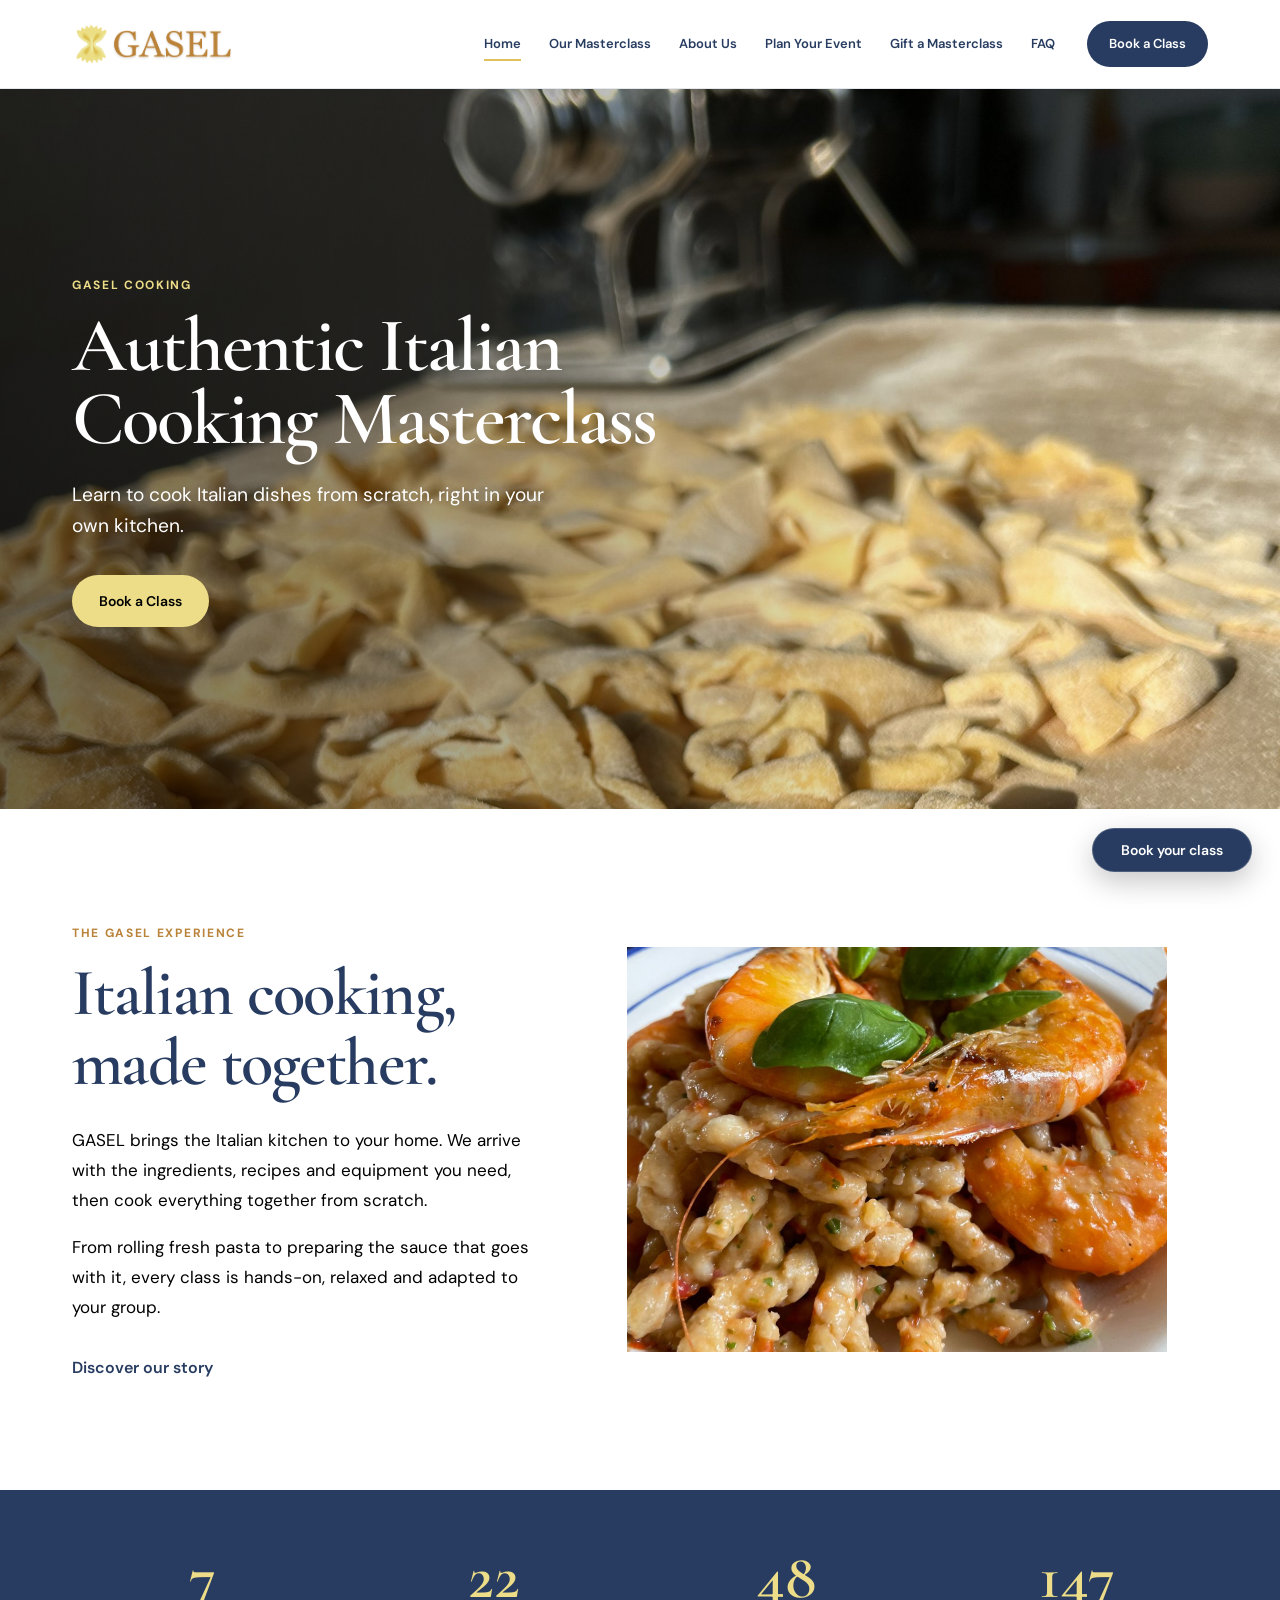
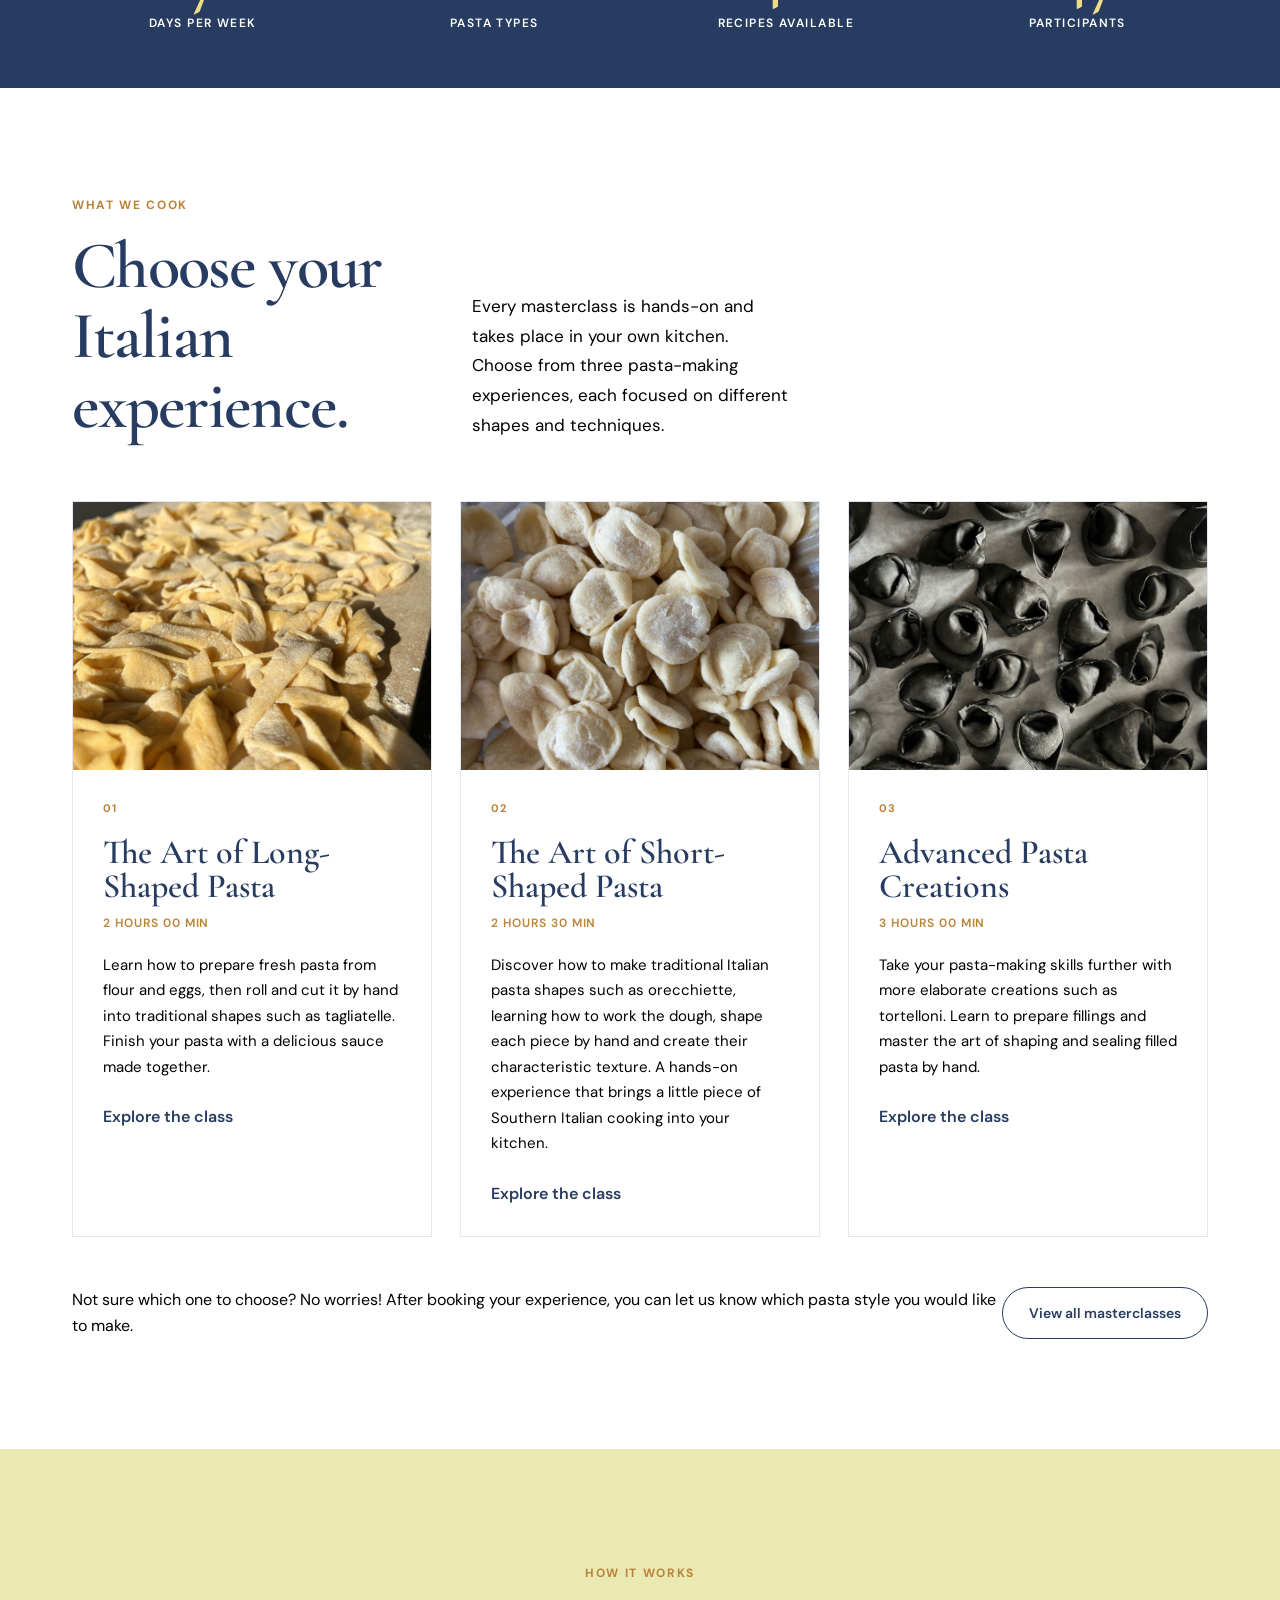
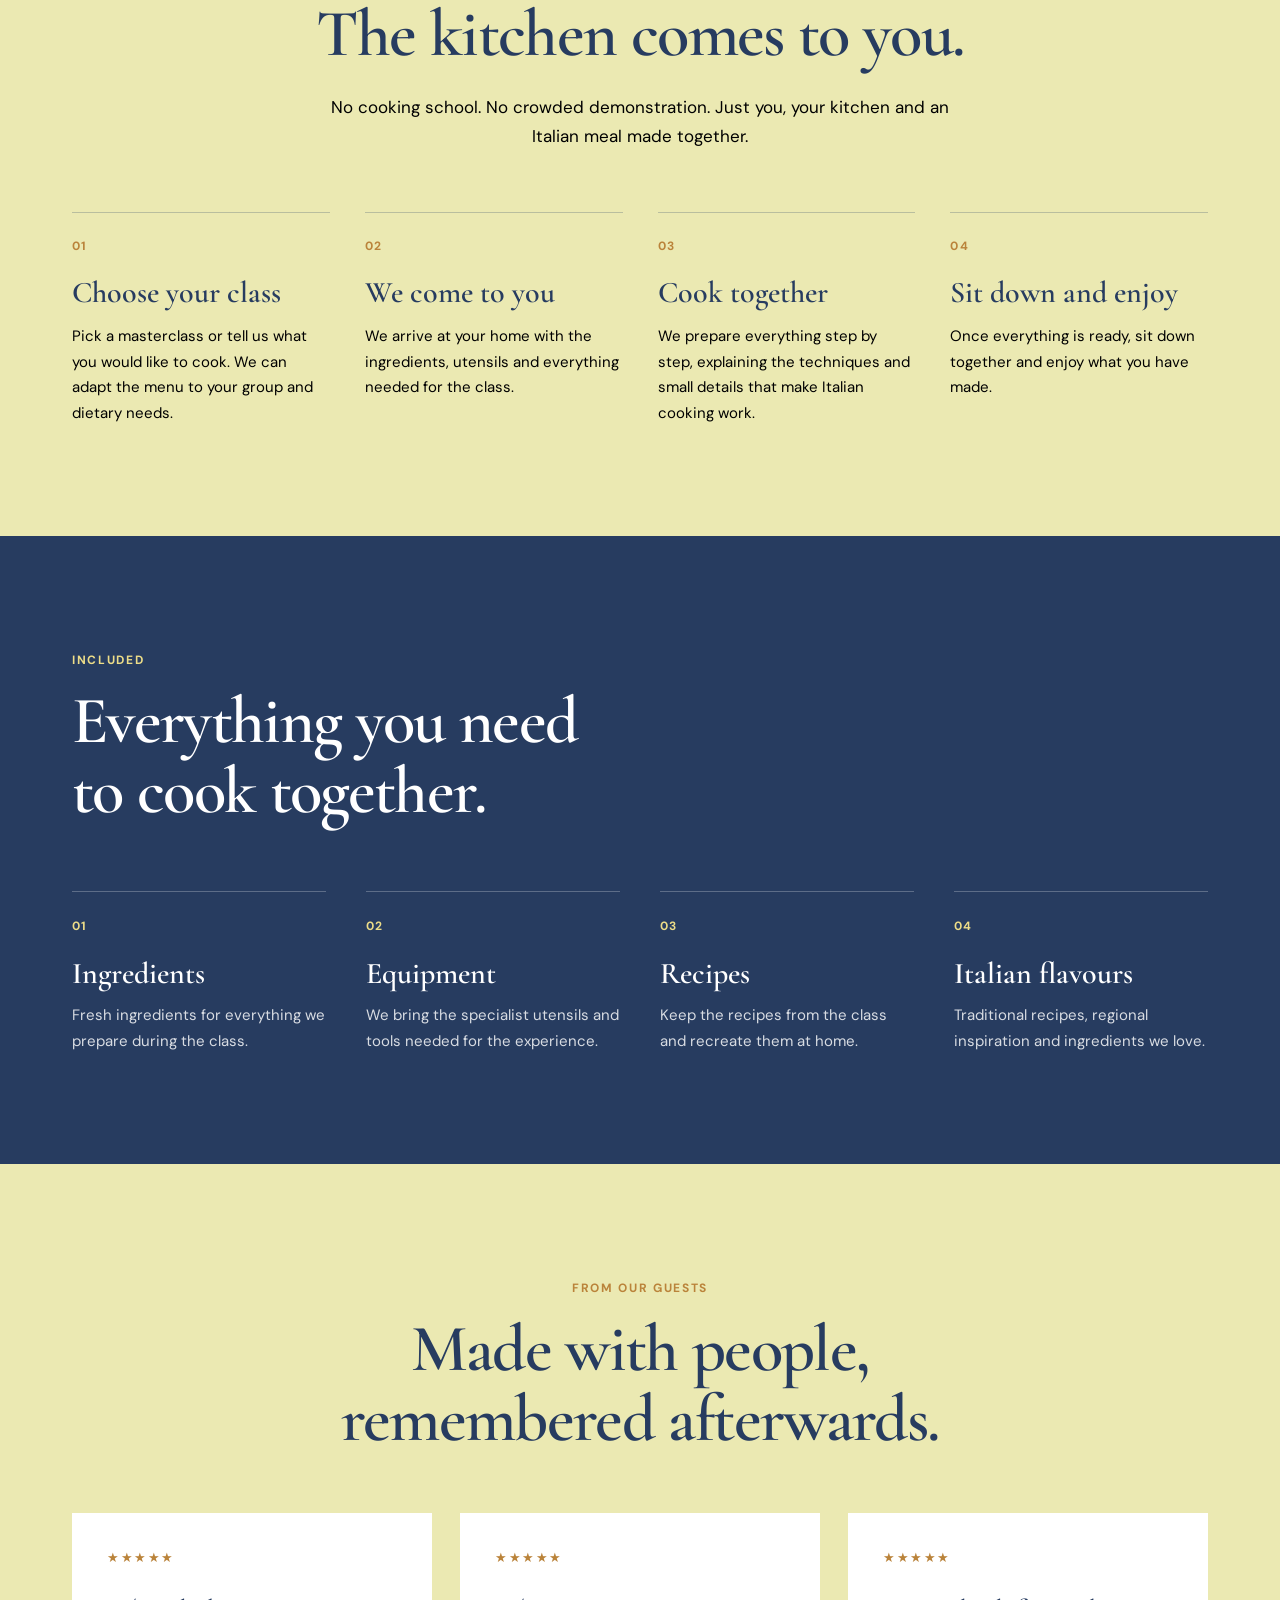
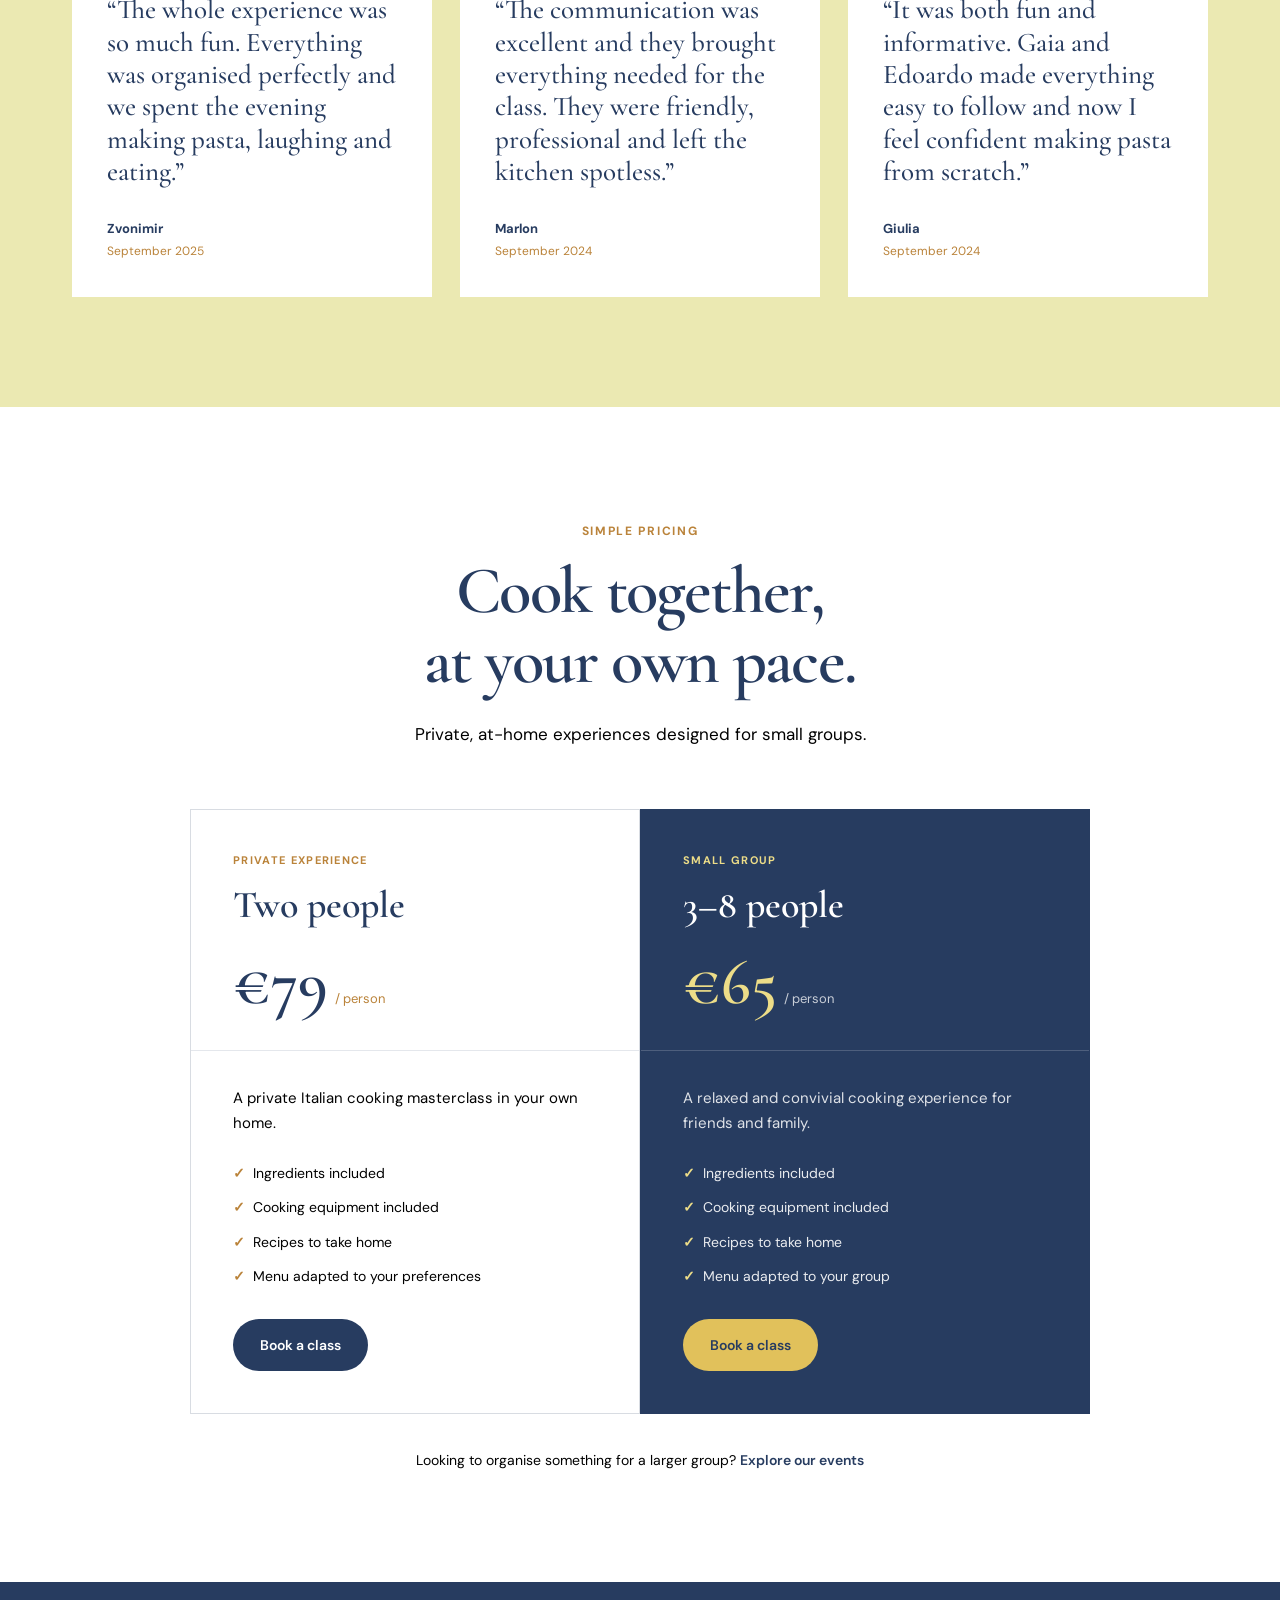
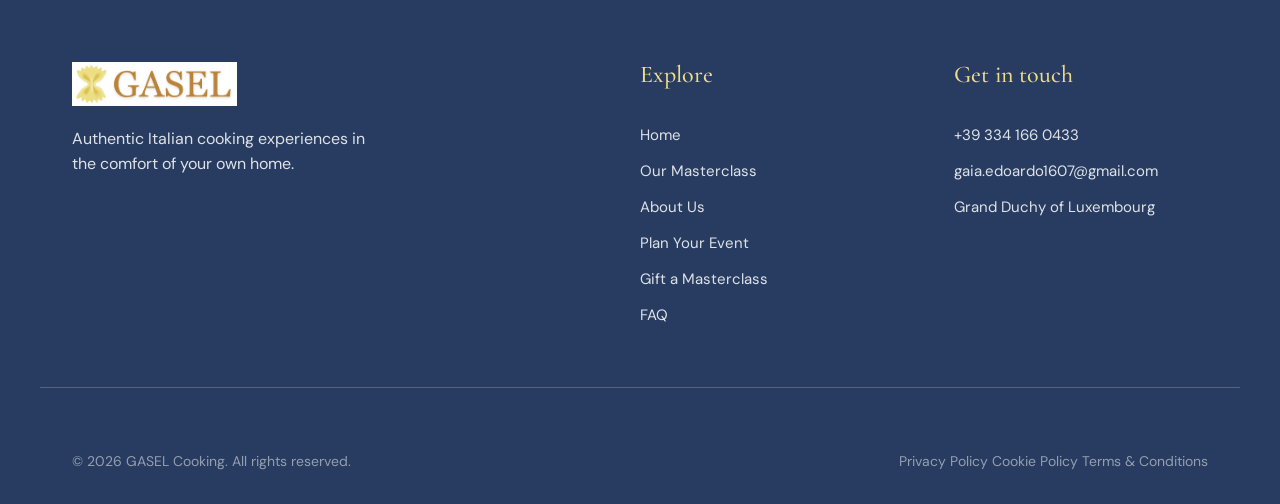
==== commit a8a8abd6: "Update index.html" ====
--- a/index.html
+++ b/index.html
@@ -635,61 +635,6 @@
 
 
         <!-- =================================================
-             EXPERIENCE IMAGE / FEATURE
-             ================================================= -->
-
-        <section class="feature section">
-
-            <div class="container feature-inner">
-
-
-                <div class="feature-image">
-
-                    <img
-                        src="assets/images/food/cooking-together.jpg"
-                        alt="Cooking Italian food together at home"
-                    >
-
-                </div>
-
-
-                <div class="feature-content">
-
-                    <span class="eyebrow">
-                        MORE THAN A RECIPE
-                    </span>
-
-                    <h2>
-                        Learn by<br>
-                        actually cooking.
-                    </h2>
-
-                    <p>
-                        We do not stand on the other side of the
-                        kitchen and demonstrate. You make the dough.
-                        You shape the pasta. You taste the sauce.
-                        You adjust it.
-                    </p>
-
-                    <p>
-                        The aim is not just to make one good meal.
-                        It is to leave the kitchen feeling more
-                        confident about making it again yourself.
-                    </p>
-
-                    <a href="about/" class="link">
-                        Why we do it
-                    </a>
-
-                </div>
-
-            </div>
-
-        </section>
-
-
-
-        <!-- =================================================
              WHAT IS INCLUDED
              ================================================= -->
 
@@ -792,62 +737,6 @@
             </div>
 
         </section>
-
-
-
-        <!-- =================================================
-             EVENTS
-             ================================================= -->
-
-        <section class="events-preview section">
-
-            <div class="container">
-
-
-                <div class="events-preview-grid">
-
-
-                    <div class="events-preview-content">
-
-                        <span class="eyebrow">
-                            FOR EVERY OCCASION
-                        </span>
-
-                        <h2>
-                            A cooking experience<br>
-                            worth sharing.
-                        </h2>
-
-                        <p>
-                            Birthdays, date nights, dinner parties,
-                            team events or simply an evening with
-                            friends. We adapt the format, menu and
-                            pace to the occasion.
-                        </p>
-
-                        <a href="events/" class="btn btn-primary">
-                            Explore events
-                        </a>
-
-                    </div>
-
-
-                    <div class="events-preview-image">
-
-                        <img
-                            src="assets/images/events/events-home.jpg"
-                            alt="Friends enjoying an Italian cooking experience"
-                        >
-
-                    </div>
-
-
-                </div>
-
-            </div>
-
-        </section>
-
 
 
         <!-- =================================================
@@ -1150,106 +1039,6 @@
                         Explore our events
                     </a>
                 </p>
-
-            </div>
-
-        </section>
-
-
-
-        <!-- =================================================
-             GIFT VOUCHER CTA
-             ================================================= -->
-
-        <section class="gift-preview section">
-
-            <div class="container gift-preview-inner">
-
-
-                <div class="gift-preview-content">
-
-                    <span class="eyebrow">
-                        A GIFT TO REMEMBER
-                    </span>
-
-                    <h2>
-                        Give someone<br>
-                        a taste of Italy.
-                    </h2>
-
-                    <p>
-                        A GASEL gift voucher is a cooking experience
-                        to share, learn from and enjoy together.
-                    </p>
-
-                    <a
-                        href="gift-vouchers/"
-                        class="btn btn-primary"
-                    >
-                        Explore gift vouchers
-                    </a>
-
-                </div>
-
-
-                <div class="gift-preview-image">
-
-                    <img
-                        src="assets/images/food/gift.jpg"
-                        alt="Italian food prepared during a cooking experience"
-                    >
-
-                </div>
-
-
-            </div>
-
-        </section>
-
-
-
-        <!-- =================================================
-             FINAL CTA
-             ================================================= -->
-
-        <section class="final-cta">
-
-            <div class="final-cta-image">
-
-                <img
-                    src="assets/images/hero/final-cta.jpg"
-                    alt="Italian pasta ready to be enjoyed"
-                >
-
-            </div>
-
-
-            <div class="final-cta-overlay"></div>
-
-
-            <div class="container final-cta-content">
-
-                <span class="eyebrow">
-                    LET'S COOK TOGETHER
-                </span>
-
-                <h2>
-                    Your kitchen.<br>
-                    Our recipes.<br>
-                    One Italian evening.
-                </h2>
-
-                <p>
-                    Choose your masterclass and let us take care
-                    of the rest.
-                </p>
-
-                <a
-                    href="masterclass/"
-                    class="btn btn-primary"
-                >
-                    Book a Class
-                </a>
 
             </div>
 
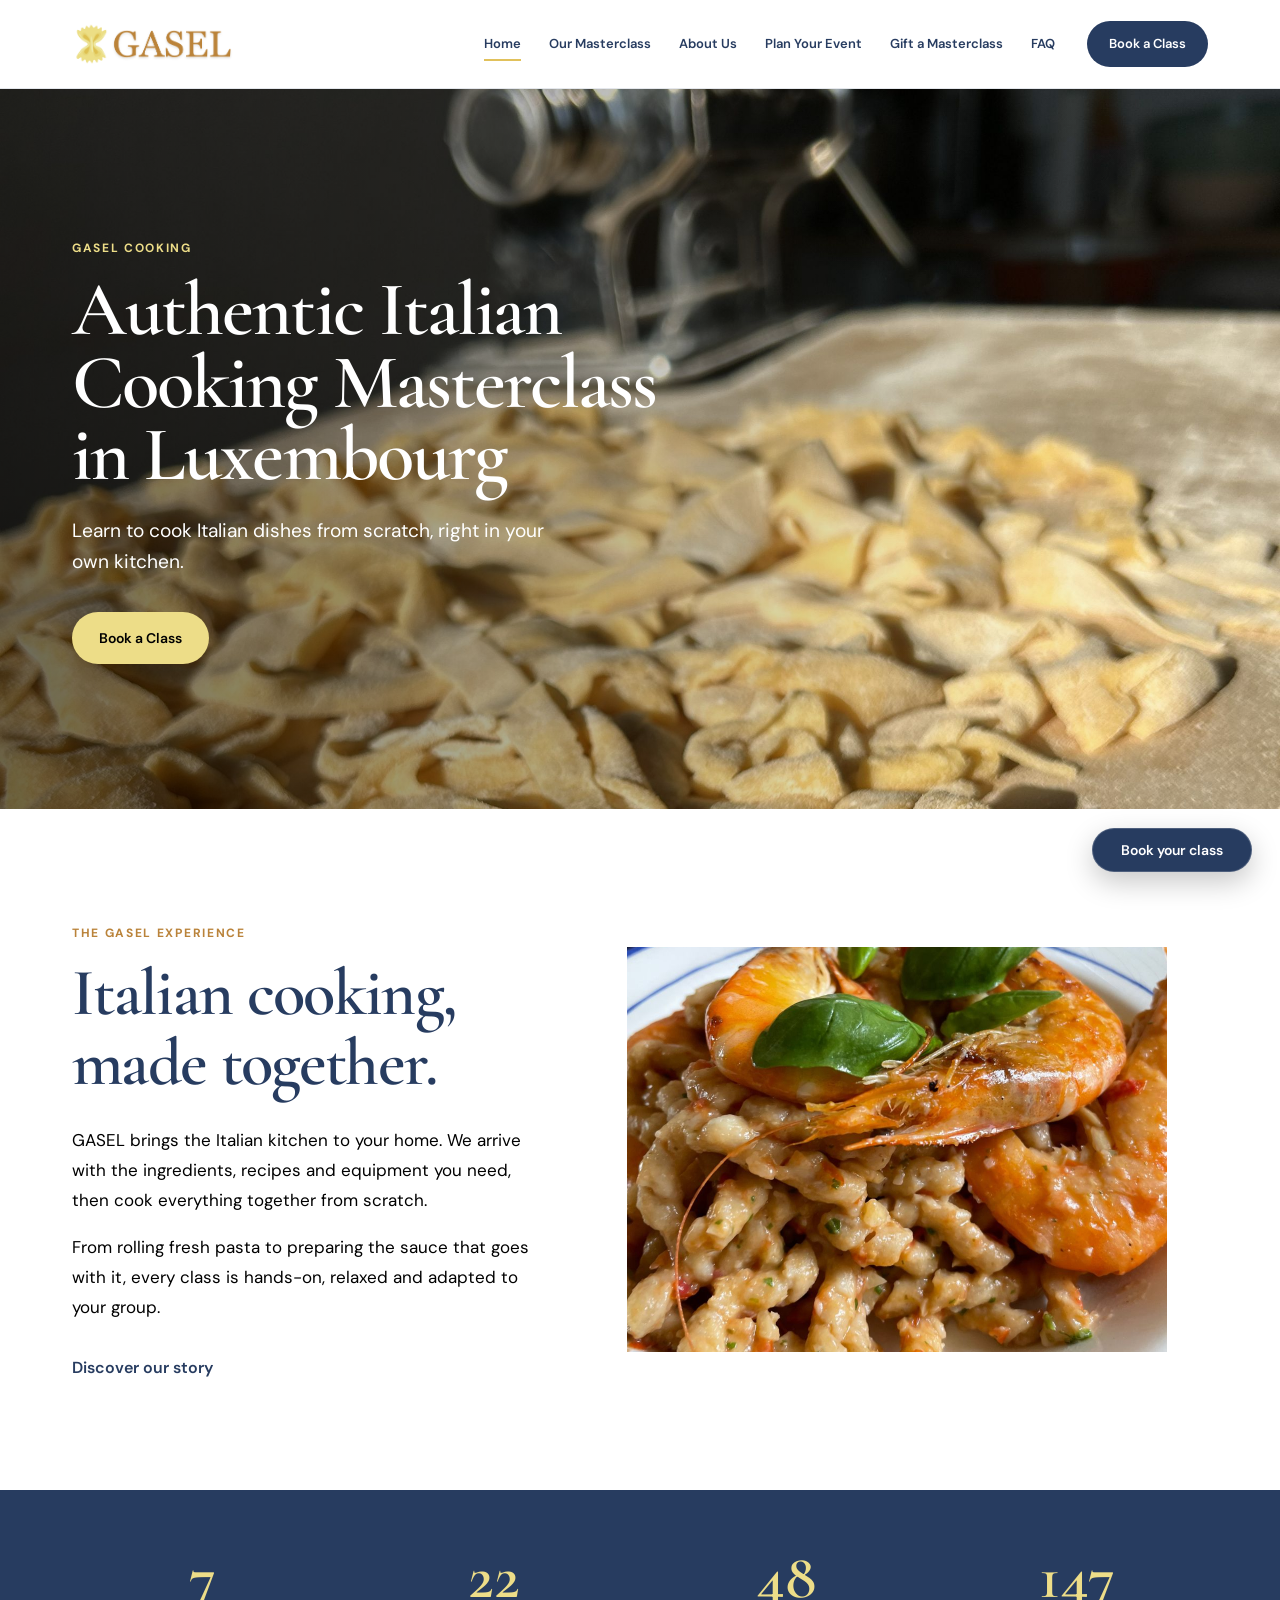
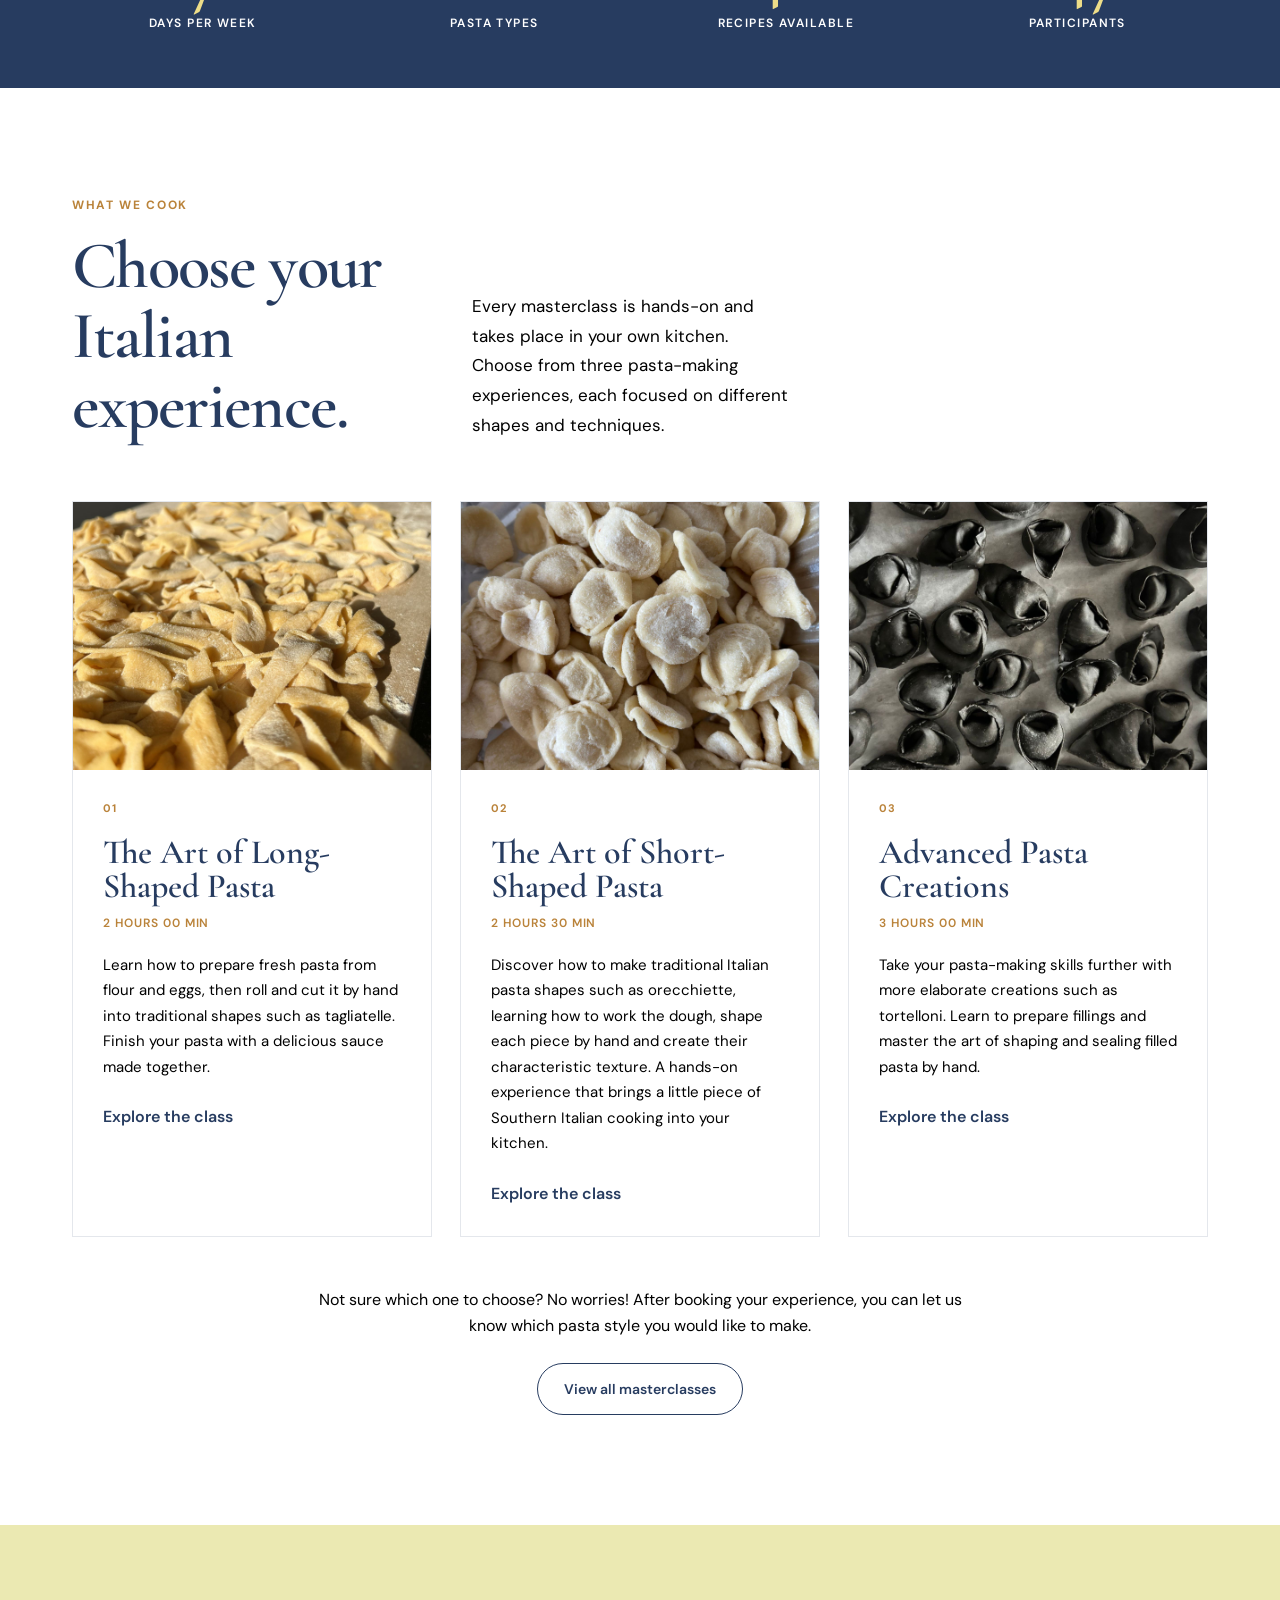
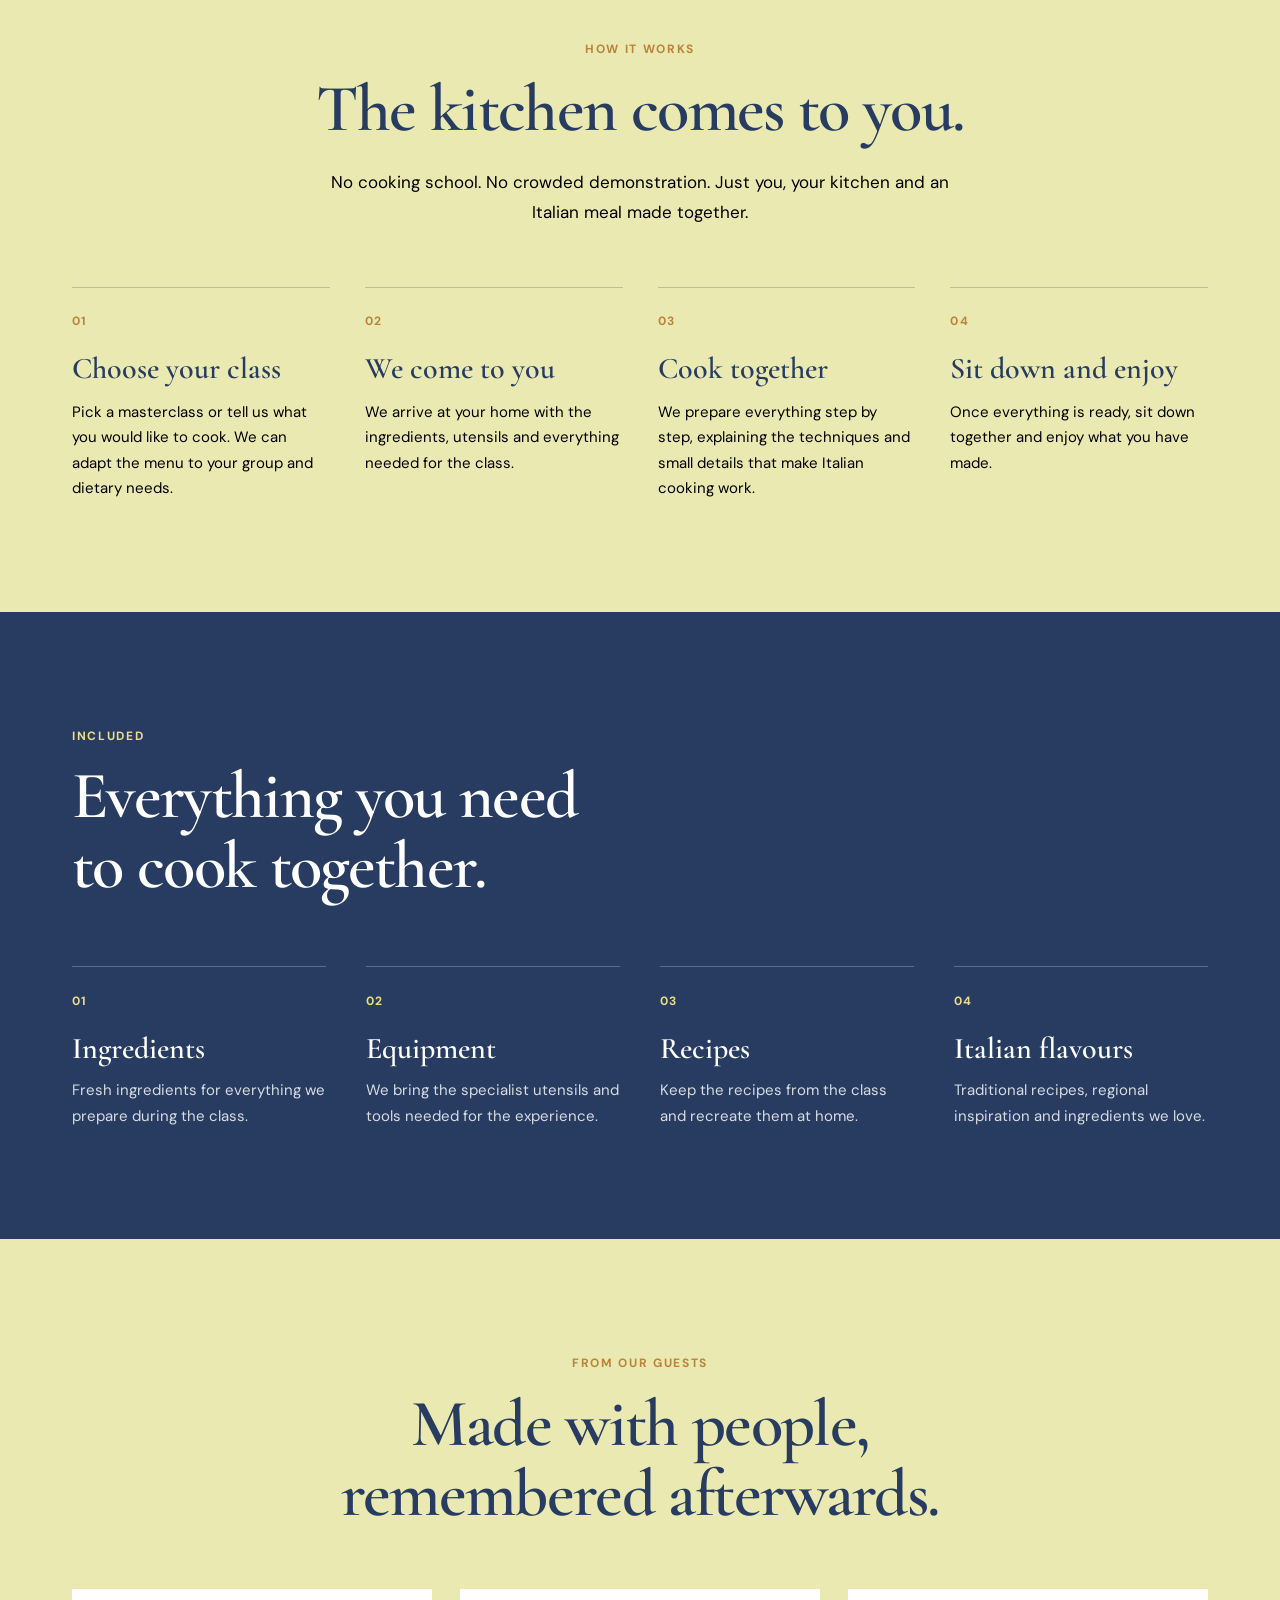
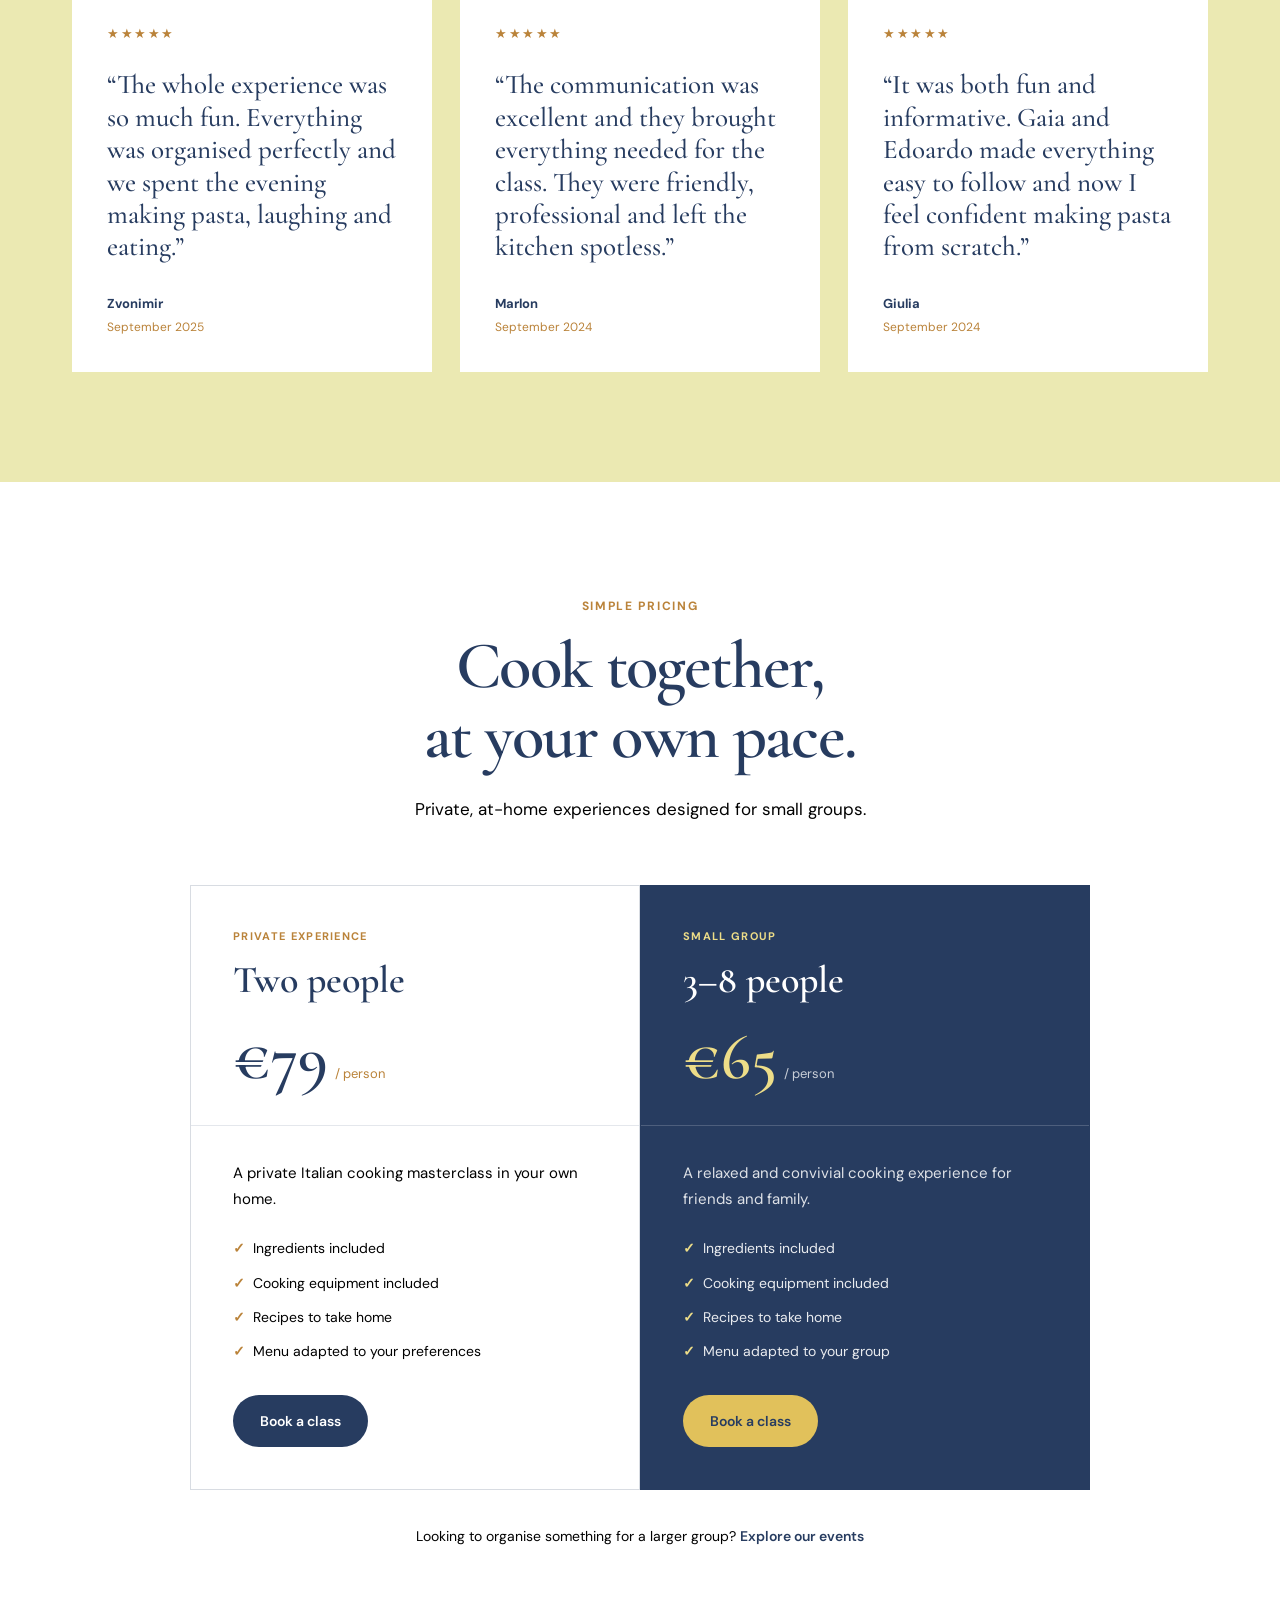
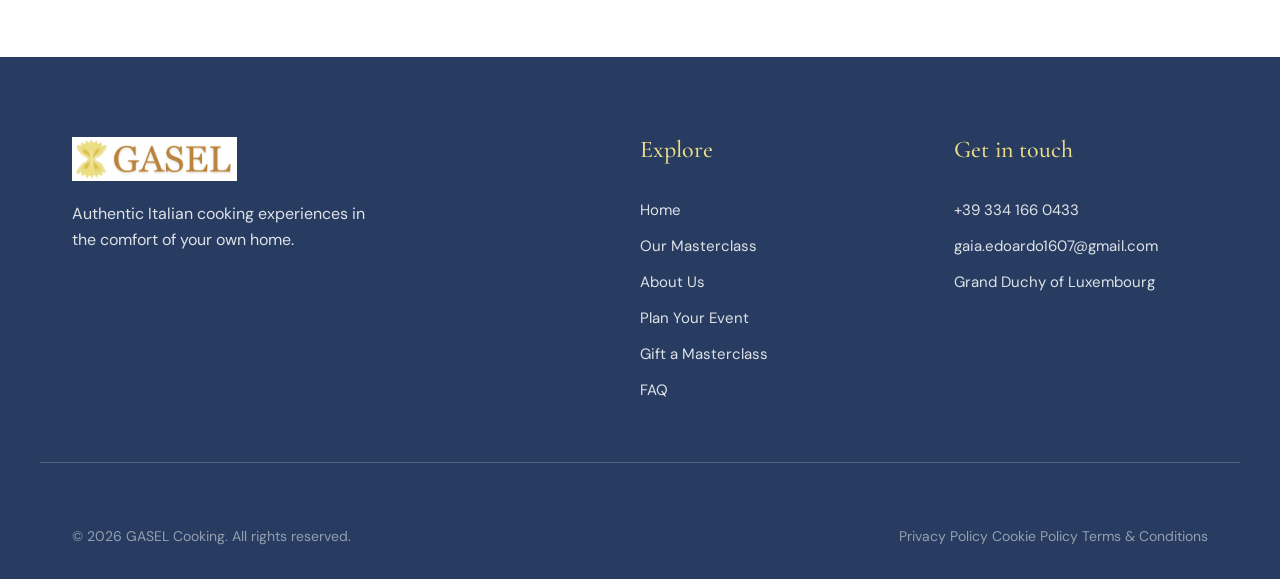
==== commit 1fc2212a: "Update index.html" ====
--- a/index.html
+++ b/index.html
@@ -183,7 +183,8 @@
 
                     <h1>
                         Authentic Italian<br>
-                        Cooking Masterclass
+                        Cooking Masterclass<br>
+                        in Luxembourg
                     </h1>
 
                     <p>
--- a/assets/css/home.css
+++ b/assets/css/home.css
@@ -342,9 +342,20 @@
 
 .section-action {
     display: flex;
-    justify-content: center;
+    flex-direction: column;
+    align-items: center;
+    text-align: center;
 
     margin-top: 50px;
+}
+
+.section-action p {
+    max-width: 650px;
+    margin-bottom: 24px;
+}
+
+.section-action .btn {
+    align-self: center;
 }
 
 
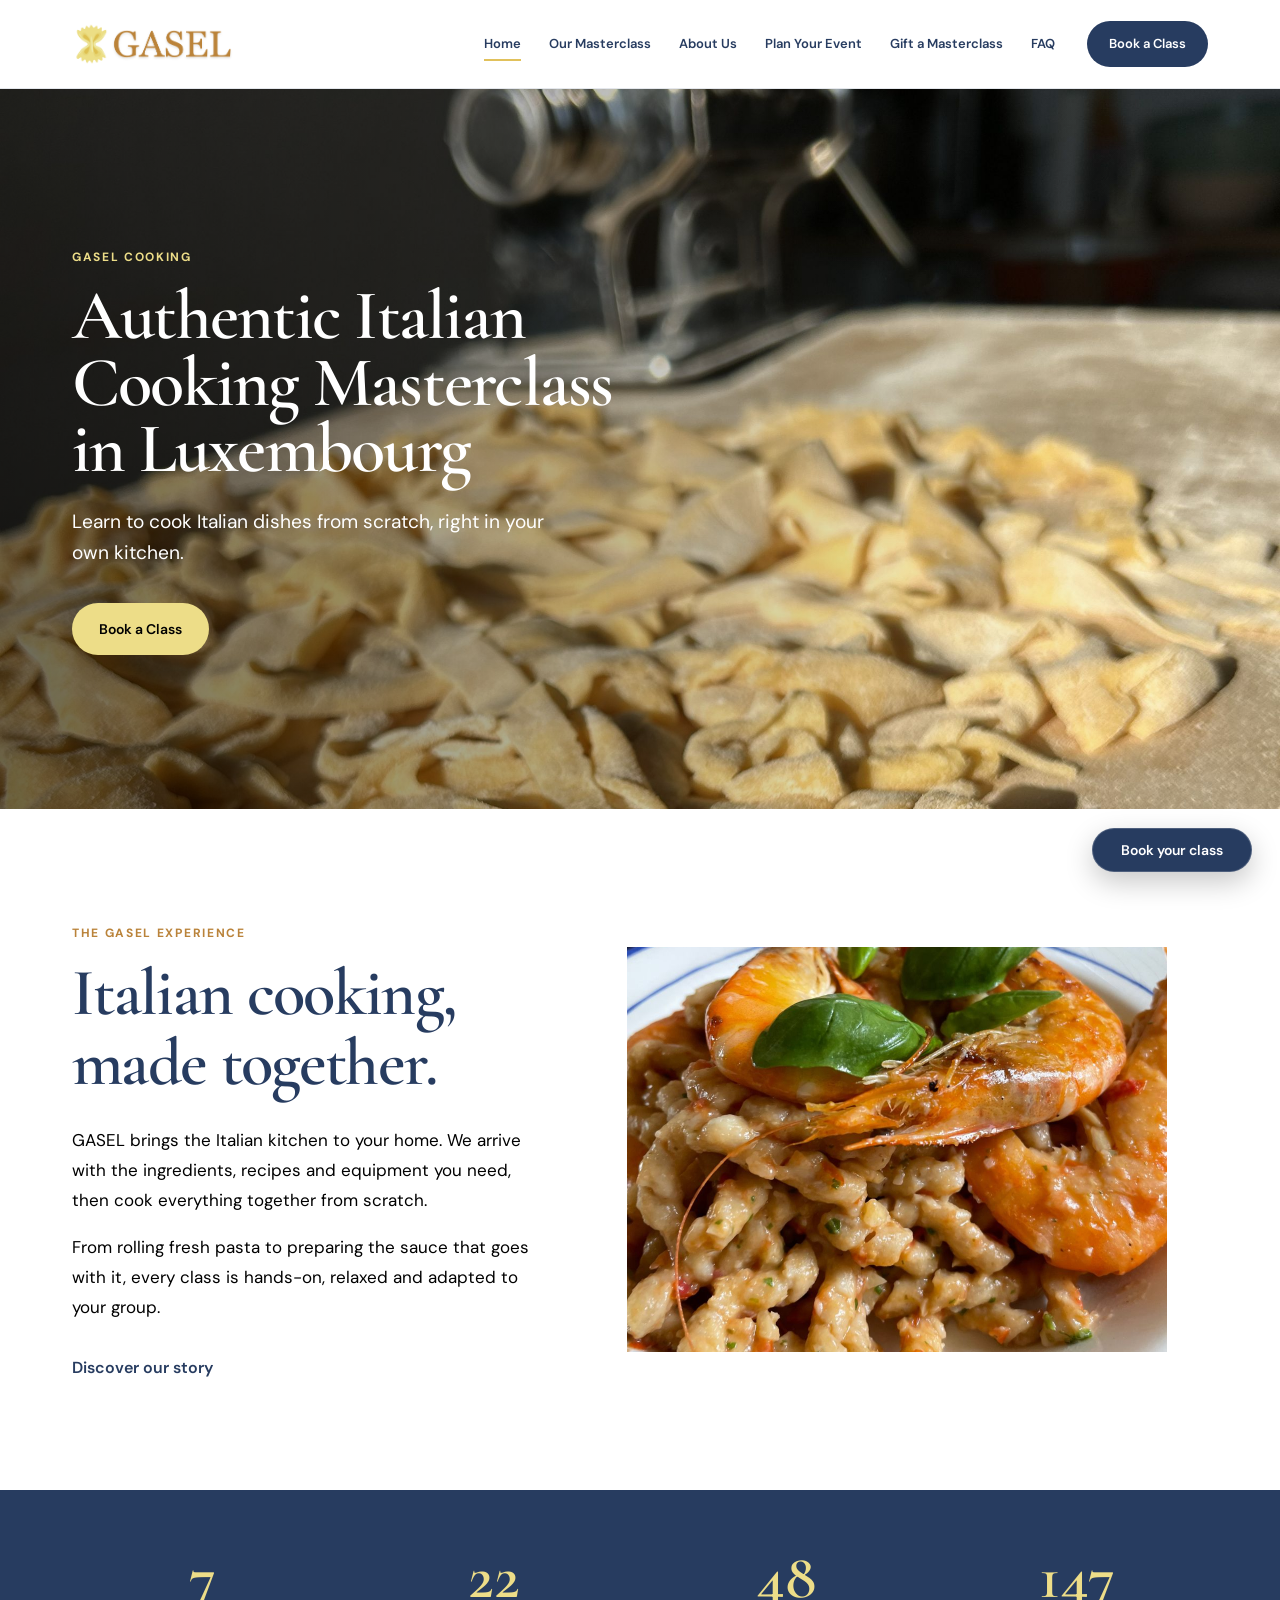
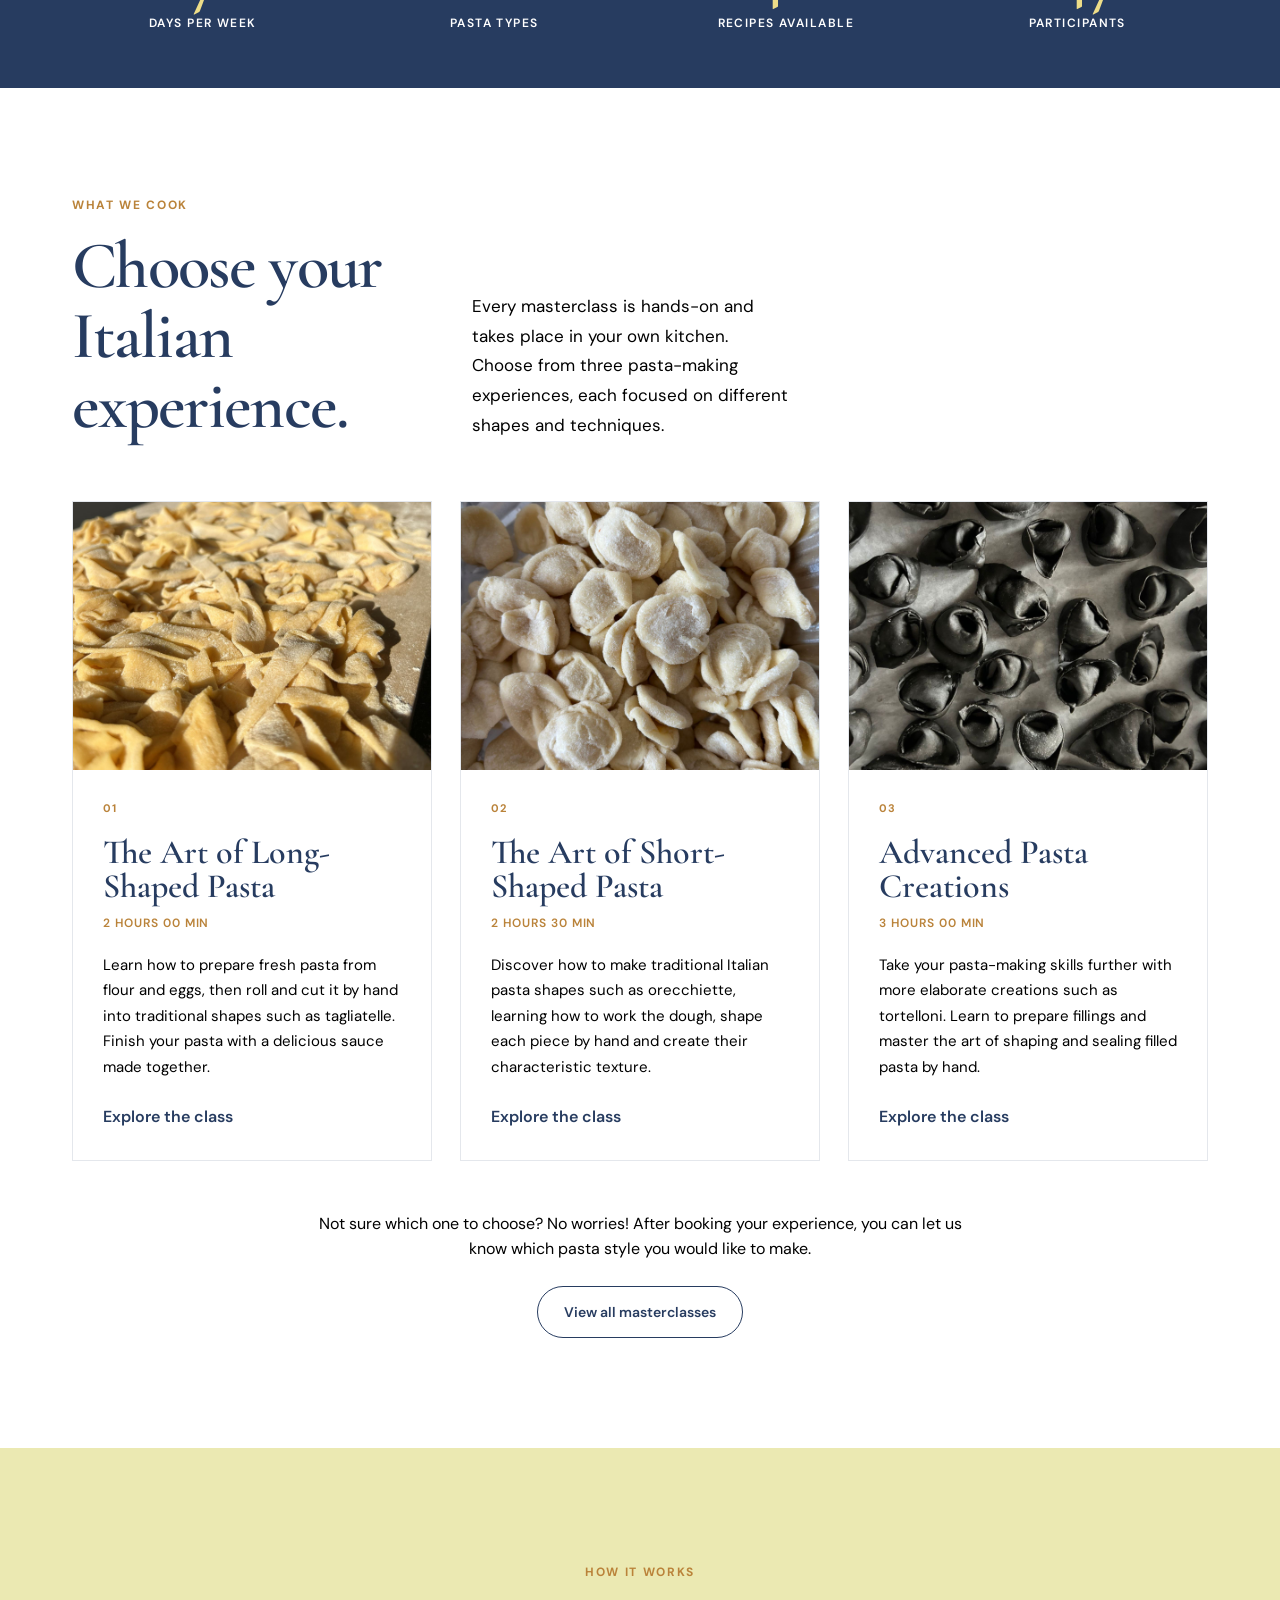
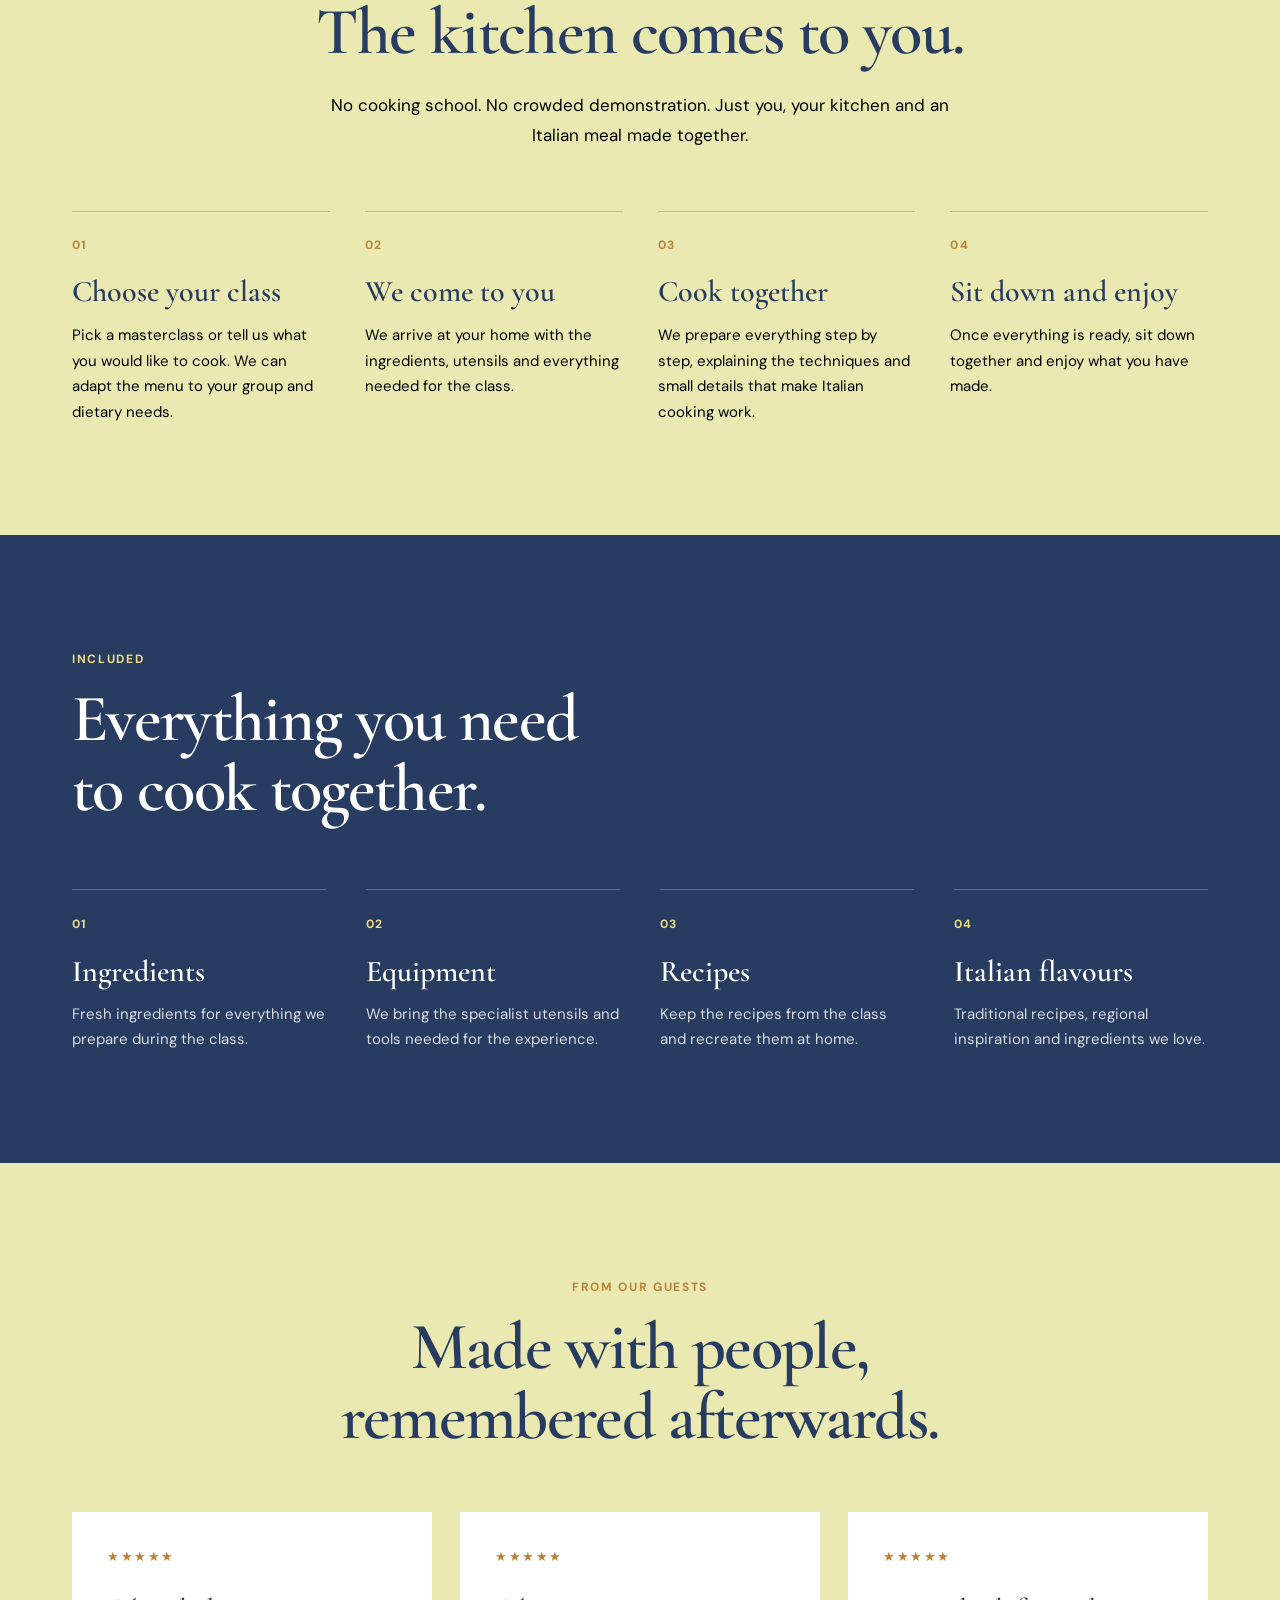
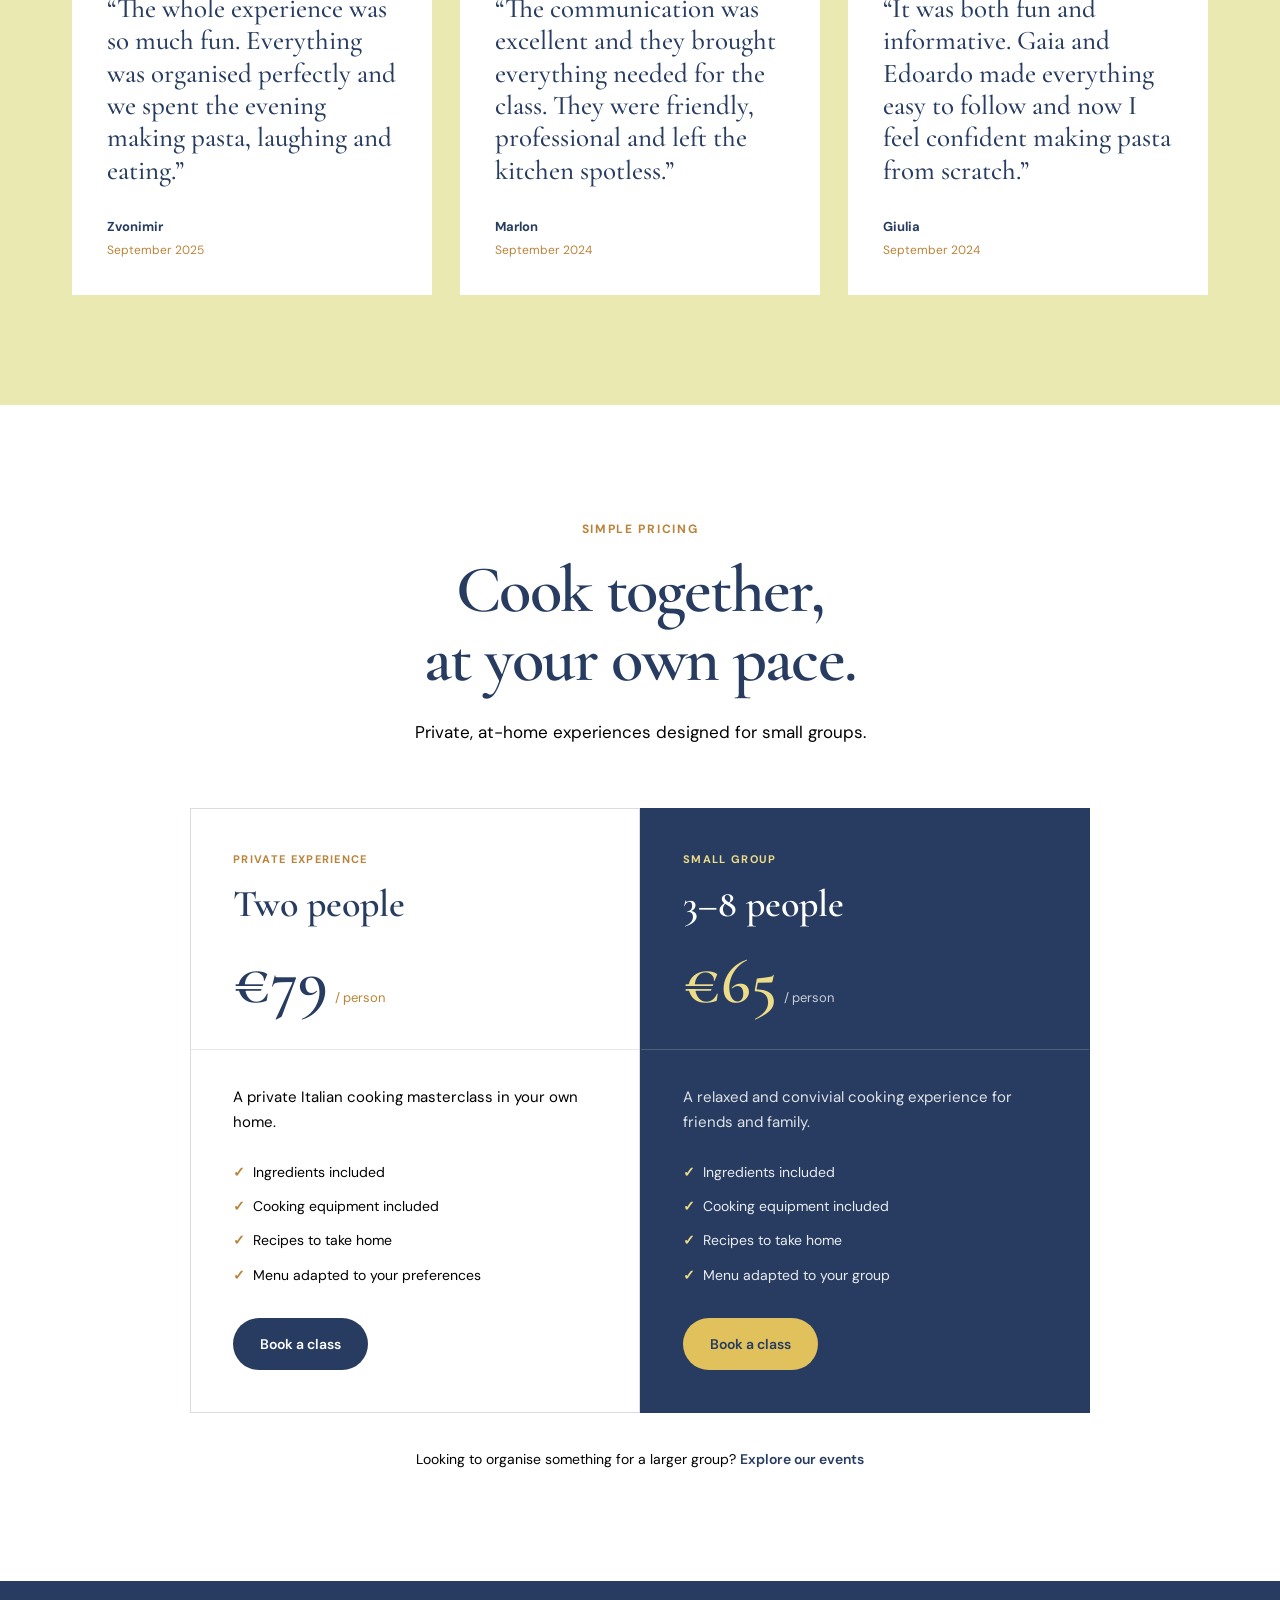
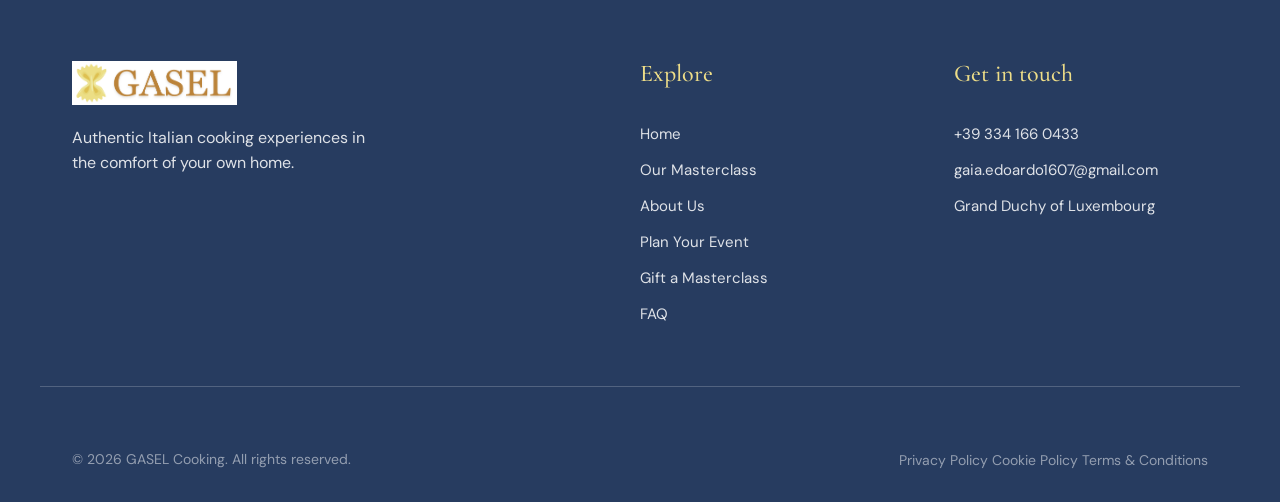
==== commit 7c54851b: "Update index.html" ====
--- a/index.html
+++ b/index.html
@@ -433,8 +433,7 @@
                                 Discover how to make traditional Italian pasta shapes
                                 such as orecchiette, learning how to work the dough,
                                 shape each piece by hand and create their characteristic
-                                texture. A hands-on experience that brings a little piece
-                                of Southern Italian cooking into your kitchen.
+                                texture. 
                             </p>
         
                             <a href="masterclass/" class="link">
--- a/assets/css/home.css
+++ b/assets/css/home.css
@@ -68,7 +68,7 @@
 }
 
 .hero-text {
-    max-width: 650px;
+    max-width: 800px;
 
     padding-top: 80px;
     padding-bottom: 80px;
@@ -86,7 +86,7 @@
 
     color: var(--white);
 
-    font-size: clamp(3.5rem, 6vw, 6.2rem);
+    font-size: clamp(3.5rem, 5.5vw, 5.5rem);
     line-height: 0.95;
     letter-spacing: -0.025em;
 }
